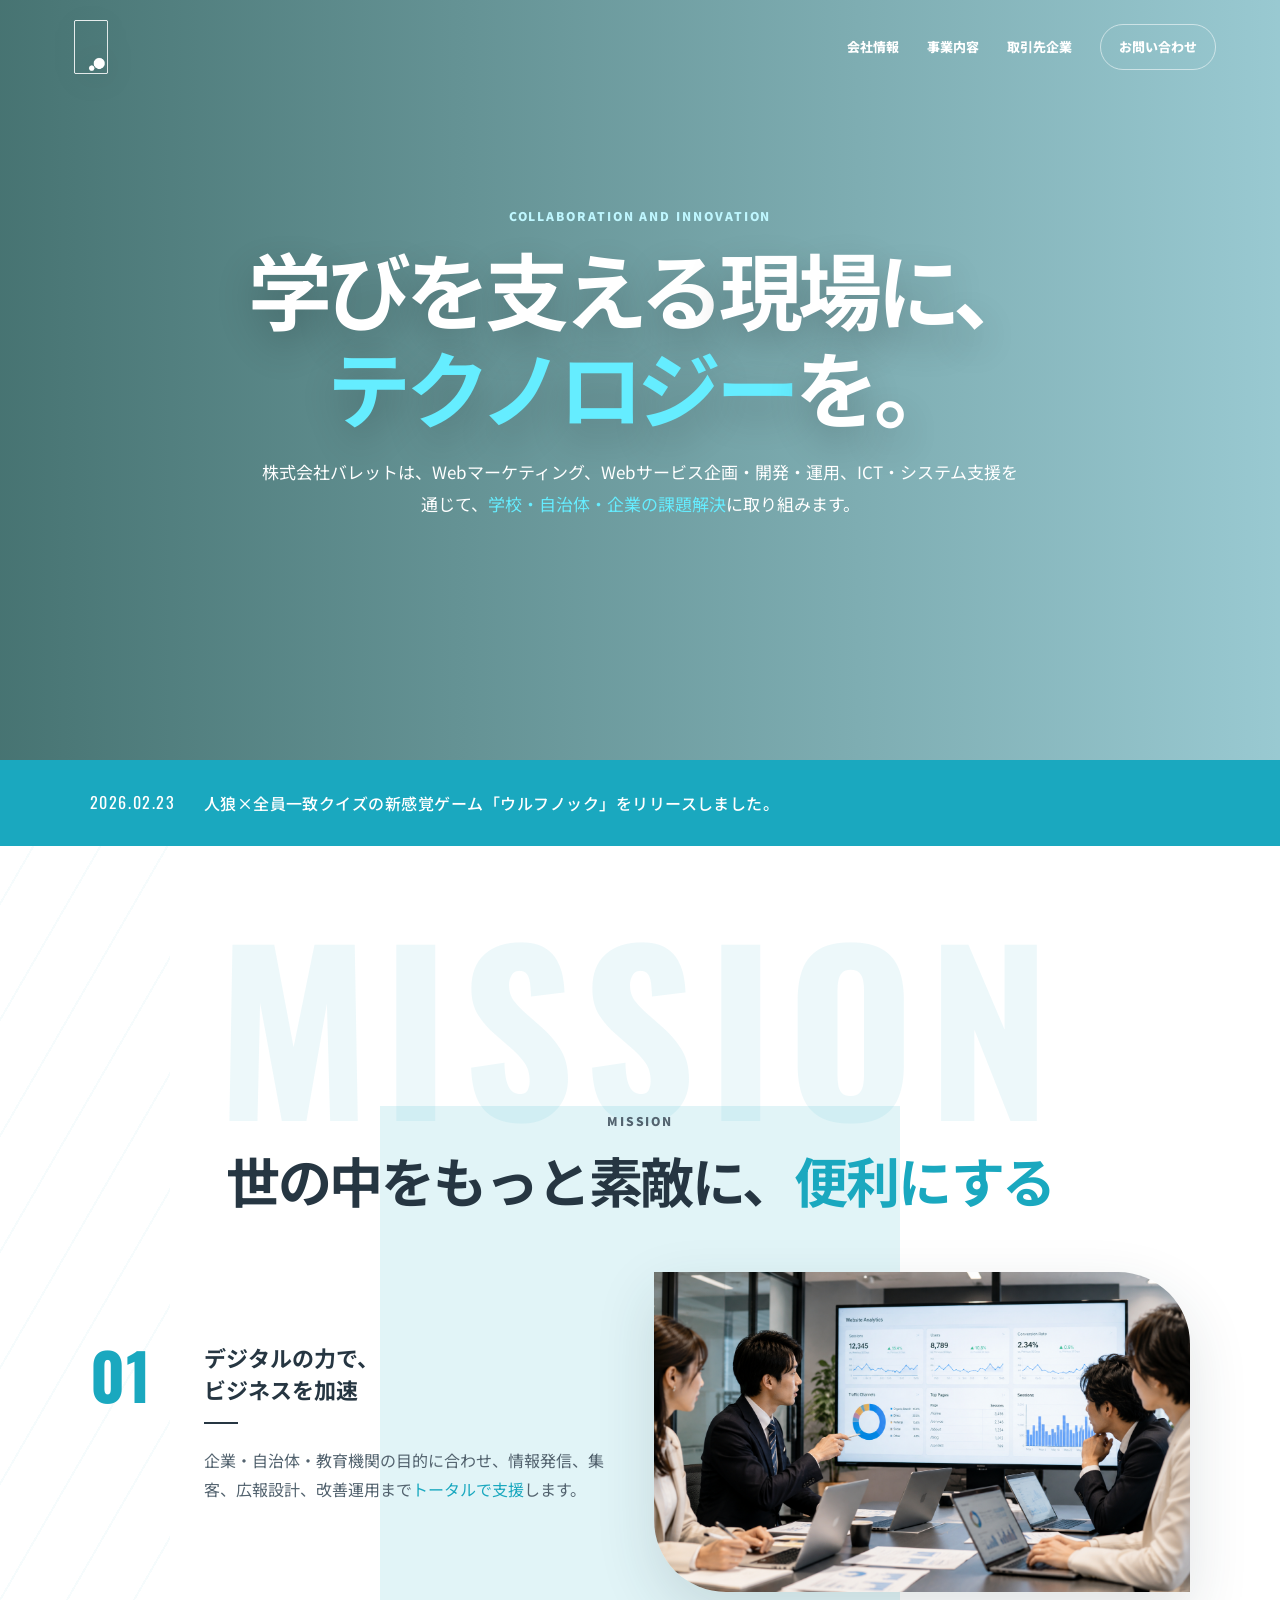
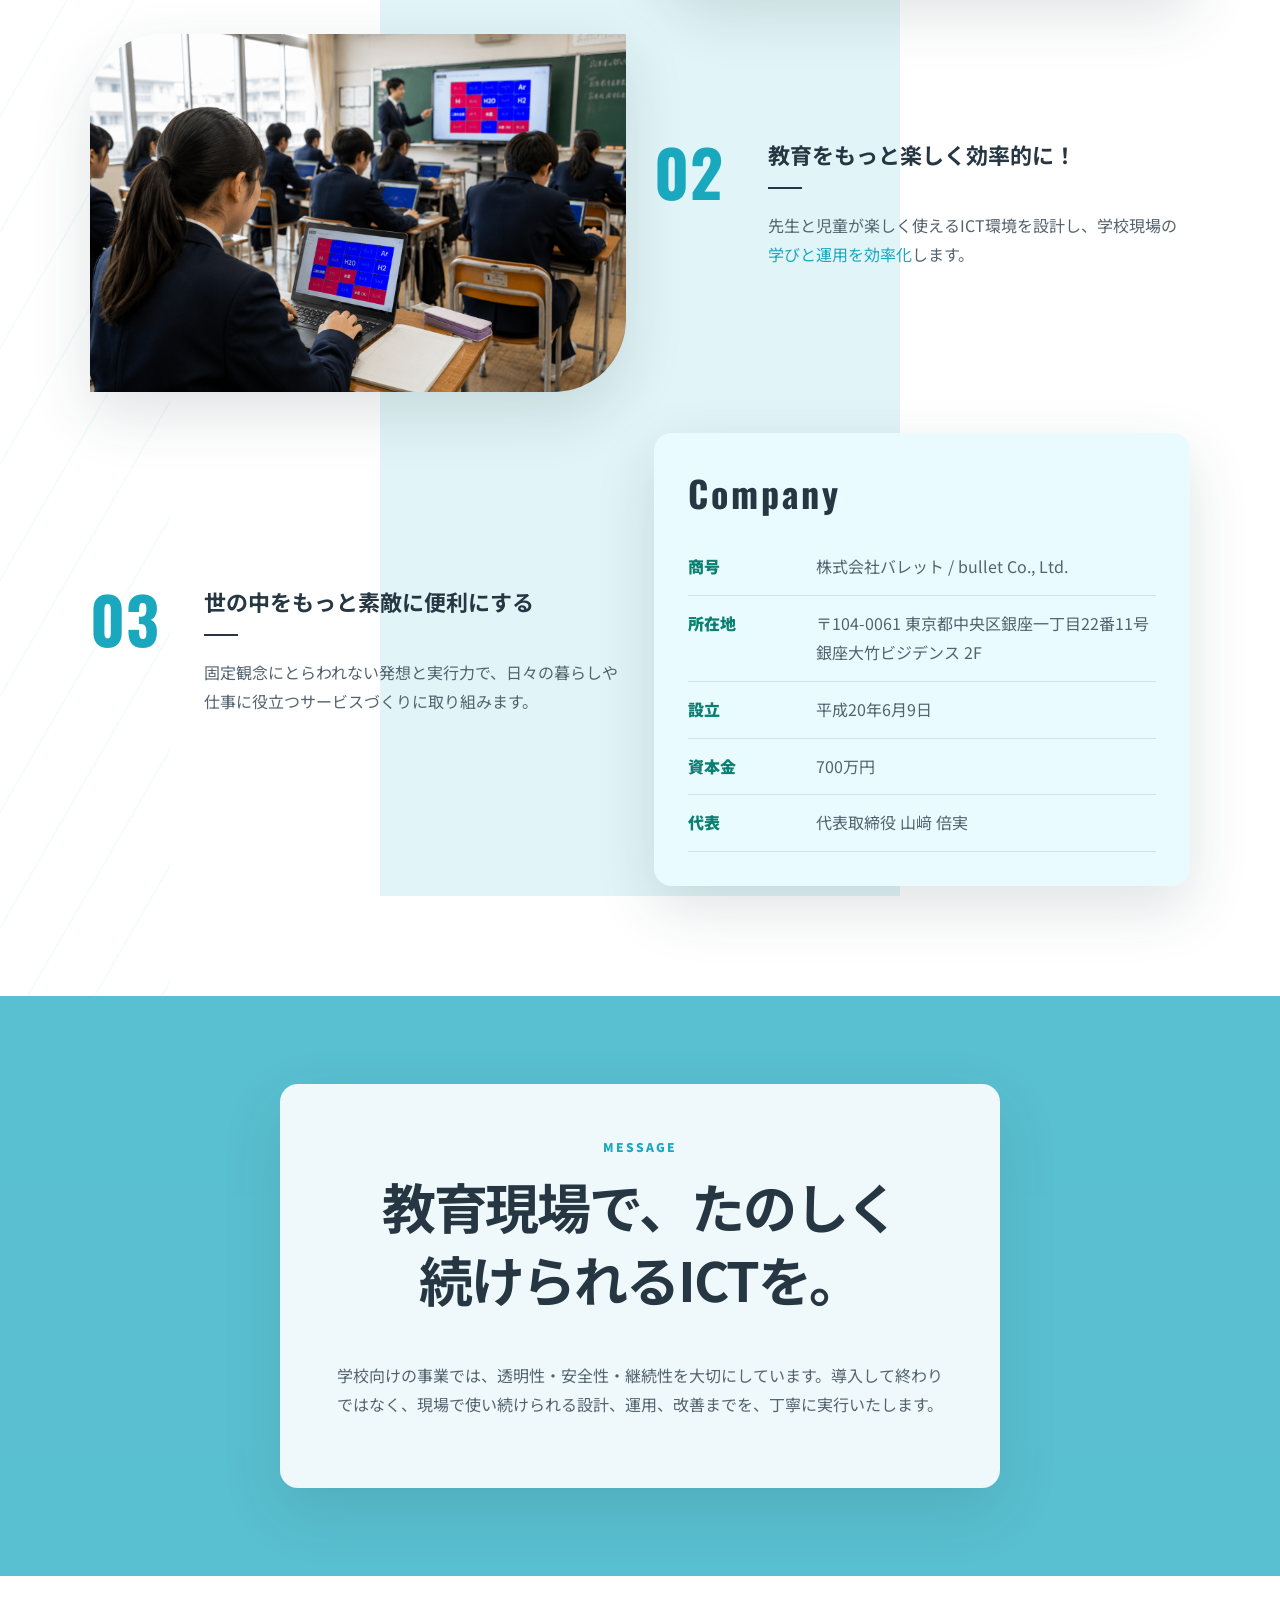
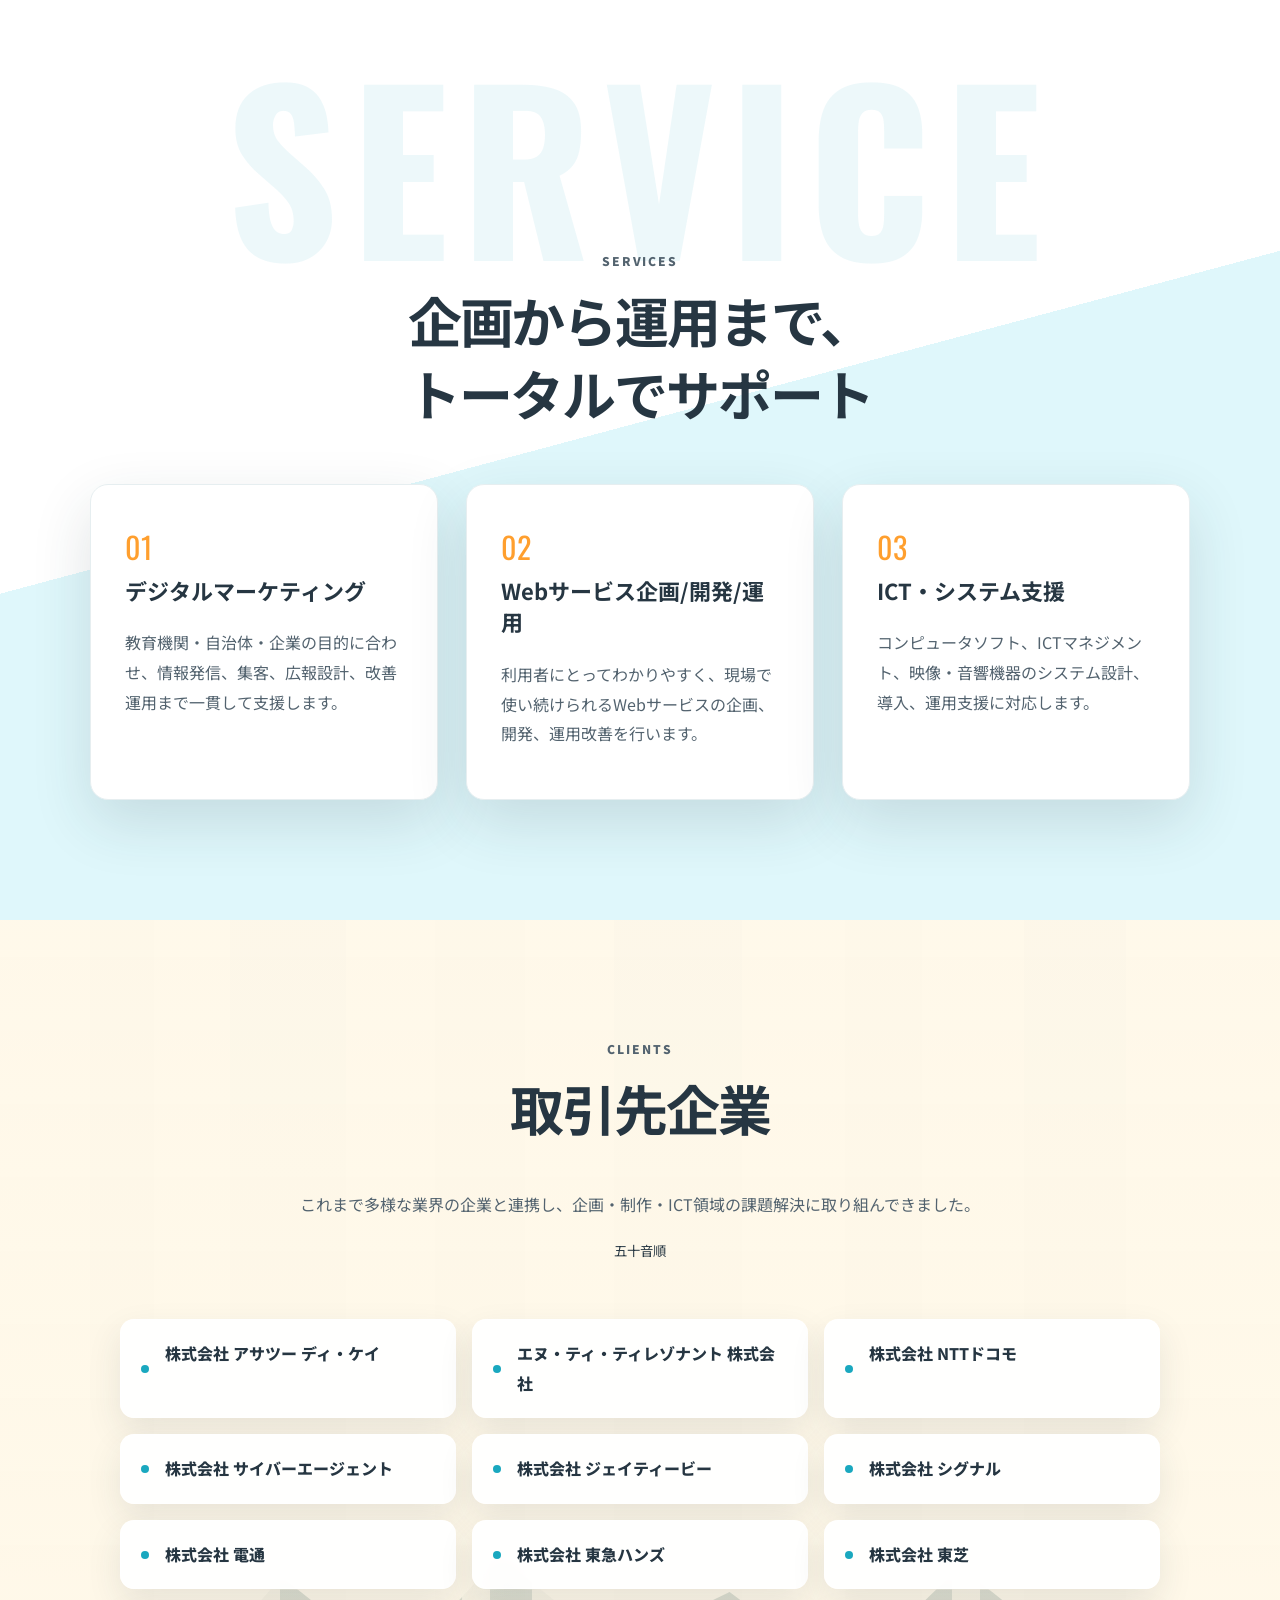
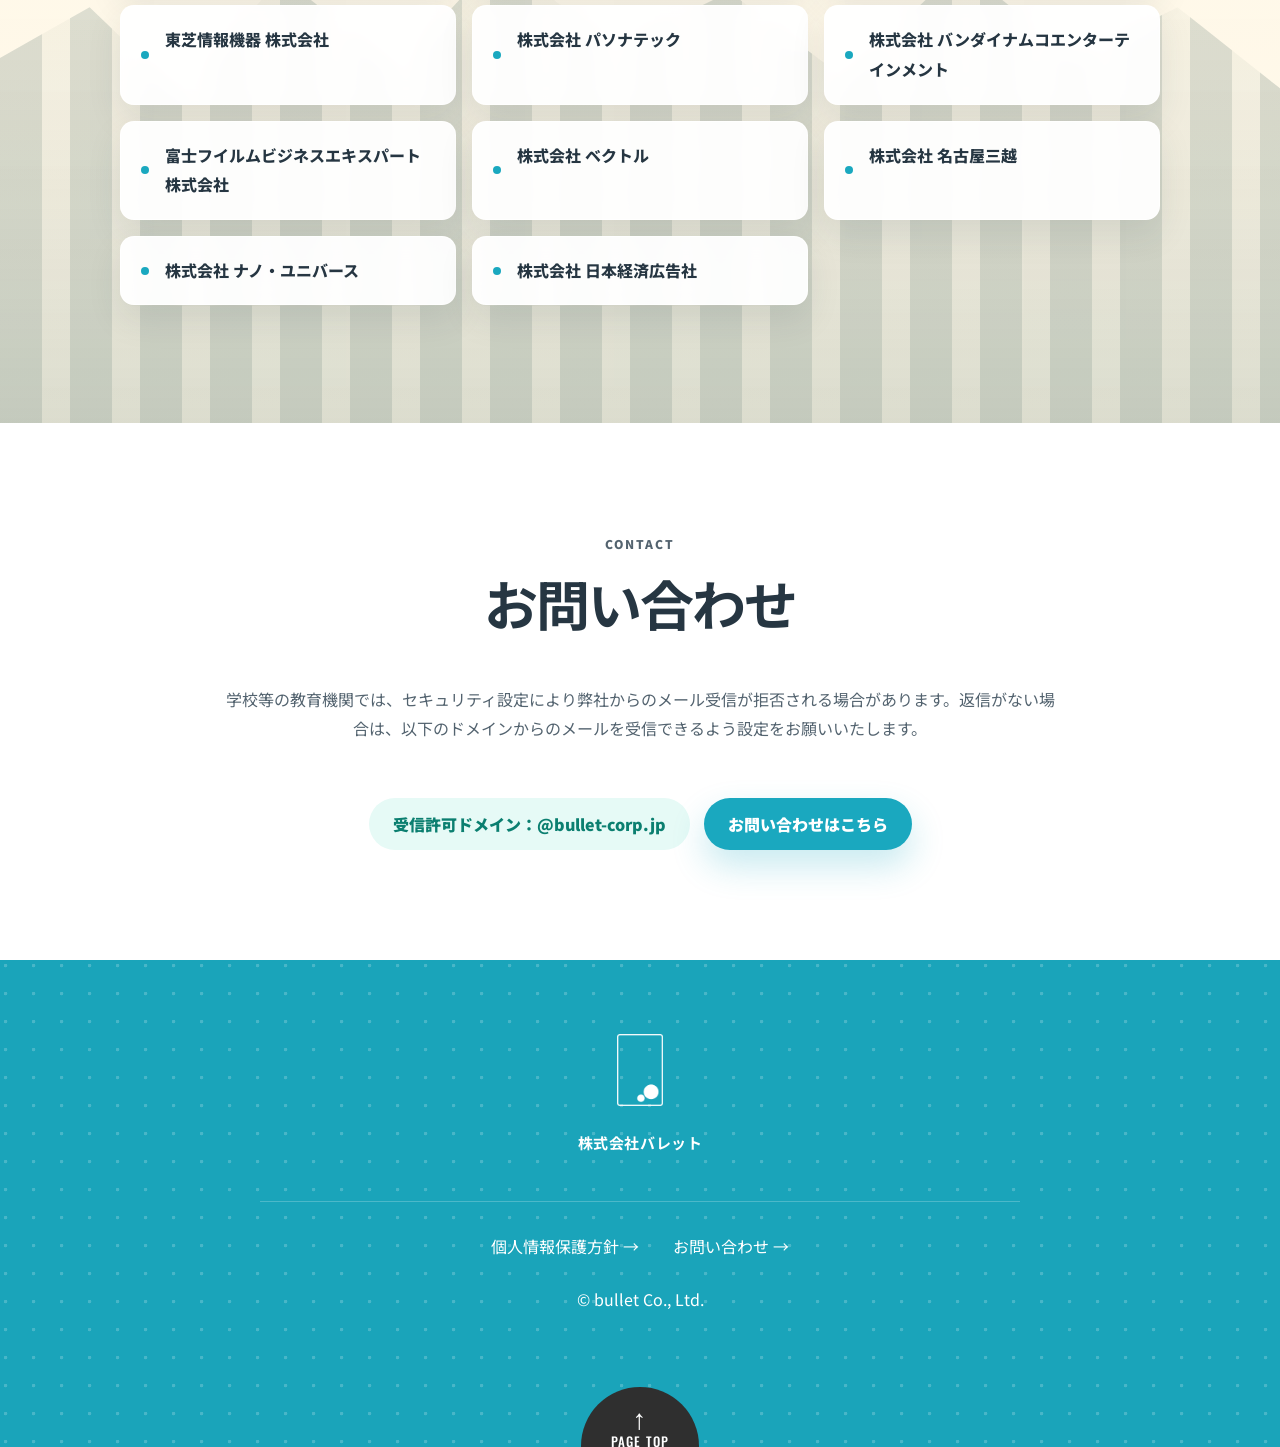
==== index.html @ dcca3805 "Update marketing section copy" ====
<!doctype html>
<html lang="ja">
  <head>
    <meta charset="UTF-8" />
    <meta name="viewport" content="width=device-width, initial-scale=1.0" />
    <meta
      name="description"
      content="株式会社バレットは、公立学校・教育機関に向けたWebサービス企画、ICT・システム支援、Webマーケティングを通じて、子どもの学びを支える環境づくりに伴走します。"
    />
    <title>株式会社バレット | 教育現場を支えるICT・Webサービスパートナー</title>
    <link rel="preconnect" href="https://fonts.googleapis.com" />
    <link rel="preconnect" href="https://fonts.gstatic.com" crossorigin />
    <link
      href="https://fonts.googleapis.com/css2?family=Noto+Sans+JP:wght@400;500;700;900&family=Oswald:wght@500;700&display=swap"
      rel="stylesheet"
    />
    <link rel="stylesheet" href="styles.css" />
  </head>
  <body>
    <header class="site-header" id="siteHeader">
      <a class="brand" href="#top" aria-label="株式会社バレット ホーム">
        <img class="brand-logo" src="assets/logo/アイコン.png" alt="株式会社バレット ロゴ" />
      </a>
      <button class="menu-toggle" type="button" aria-controls="globalNav" aria-expanded="false">
        <span class="menu-toggle__label">MENU</span>
        <span class="menu-toggle__bars" aria-hidden="true"><span></span><span></span><span></span></span>
      </button>
      <nav class="global-nav" id="globalNav" aria-label="主要ナビゲーション">
        <a href="#mission">会社情報</a>
        <a href="#services">事業内容</a>
        <a href="#clients">取引先企業</a>
        <a class="nav-button" href="https://forms.gle/RUbGqja7ydPH21GW9" target="_blank" rel="noopener">お問い合わせ</a>
      </nav>
    </header>

    <main id="top">
      <section class="hero photo-section">
        <div class="hero-slides" aria-hidden="true">
          <span class="hero-slide slide-panel"></span>
          <span class="hero-slide slide-meeting"></span>
          <span class="hero-slide slide-classroom"></span>
        </div>
        <div class="hero-overlay"></div>
        <div class="hero-content">
          <p class="eyebrow light">Collaboration and Innovation</p>
          <h1>学びを支える<br class="sp-only-br" />現場に、<br /><span class="accent-text">テクノロジー</span>を。</h1>
          <p>
            株式会社バレットは、Webマーケティング、Webサービス企画・開発・運用、ICT・システム支援を通じて、<span class="accent-text">学校・自治体・企業の課題解決</span>に取り組みます。
          </p>
        </div>
      </section>

      <section class="news-bar" aria-label="お知らせ">
        <span>2026.02.23</span>
        <a href="https://app2.wolfknock.net/lp" target="_blank" rel="noopener">人狼×全員一致クイズの新感覚ゲーム「ウルフノック」をリリースしました。</a>
      </section>

      <section class="mission" id="mission">
        <p class="mega-title" aria-hidden="true">MISSION</p>
        <div class="section-heading centered reveal">
          <p class="eyebrow">Mission</p>
          <h2>世の中をもっと素敵に、<br class="sp-only-br" /><span class="accent-text">便利にする</span></h2>
        </div>
        <div class="mission-grid">
          <article class="mission-item reveal">
            <span>01</span>
            <div>
              <h3>デジタルの力で、<br />ビジネスを加速</h3>
              <p>企業・自治体・教育機関の目的に合わせ、情報発信、集客、広報設計、改善運用まで<span class="accent-text">トータルで支援</span>します。</p>
            </div>
          </article>
          <figure class="mission-photo image-card classroom-card reveal">
            <img src="assets/images/meeting.png" alt="デジタルマーケティングの打ち合わせイメージ" />
          </figure>
          <figure class="mission-photo support-card reveal">
            <img src="assets/images/class01.png" alt="タブレットを使った学校授業の様子" />
          </figure>
          <article class="mission-item reveal">
            <span>02</span>
            <div>
              <h3>教育をもっと楽しく効率的に！</h3>
              <p>先生と児童が楽しく使えるICT環境を設計し、学校現場の<span class="accent-text">学びと運用を効率化</span>します。</p>
            </div>
          </article>
          <article class="mission-item reveal">
            <span>03</span>
            <div>
              <h3>世の中をもっと素敵に便利にする</h3>
              <p>固定観念にとらわれない発想と実行力で、日々の暮らしや仕事に役立つサービスづくりに取り組みます。</p>
            </div>
          </article>
          <div class="profile-card reveal">
            <h3>Company</h3>
            <dl>
              <div><dt>商号</dt><dd>株式会社バレット / bullet Co., Ltd.</dd></div>
              <div><dt>所在地</dt><dd>〒104-0061 東京都中央区銀座一丁目22番11号 銀座大竹ビジデンス 2F</dd></div>
              <div><dt>設立</dt><dd>平成20年6月9日</dd></div>
              <div><dt>資本金</dt><dd>700万円</dd></div>
              <div><dt>代表</dt><dd>代表取締役 山﨑 倍実</dd></div>
            </dl>
          </div>
        </div>
      </section>

      <section class="message photo-section" id="education">
        <div class="message-panel reveal">
          <p class="eyebrow">Message</p>
          <h2>教育現場で、たのしく<br />続けられるICTを。</h2>
          <p>
            学校向けの事業では、透明性・安全性・継続性を大切にしています。導入して終わりではなく、現場で使い続けられる設計、運用、改善までを、丁寧に実行いたします。
          </p>
        </div>
      </section>

      <section class="services" id="services">
        <p class="mega-title" aria-hidden="true">SERVICE</p>
        <div class="section-heading centered reveal">
          <p class="eyebrow">Services</p>
          <h2>企画から運用まで、<br />トータルでサポート</h2>
        </div>
        <div class="service-grid">
          <article class="reveal"><span>01</span><h3>デジタルマーケティング</h3><p>教育機関・自治体・企業の目的に合わせ、情報発信、集客、広報設計、改善運用まで一貫して支援します。</p></article>
          <article class="reveal"><span>02</span><h3>Webサービス企画/開発/運用</h3><p>利用者にとってわかりやすく、現場で使い続けられるWebサービスの企画、開発、運用改善を行います。</p></article>
          <article class="reveal"><span>03</span><h3>ICT・システム支援</h3><p>コンピュータソフト、ICTマネジメント、映像・音響機器のシステム設計、導入、運用支援に対応します。</p></article>
        </div>
      </section>

      <section class="clients" id="clients">
        <div class="section-heading centered reveal">
          <p class="eyebrow">Clients</p>
          <h2>取引先企業</h2>
          <p>これまで多様な業界の企業と連携し、企画・制作・ICT領域の課題解決に取り組んできました。</p>
          <small>五十音順</small>
        </div>
        <ul class="client-list" aria-label="取引先企業一覧">
          <li>株式会社 アサツー ディ・ケイ</li><li>エヌ・ティ・ティレゾナント 株式会社</li><li>株式会社 NTTドコモ</li><li>株式会社 サイバーエージェント</li><li>株式会社 ジェイティービー</li><li>株式会社 シグナル</li><li>株式会社 電通</li><li>株式会社 東急ハンズ</li><li>株式会社 東芝</li><li>東芝情報機器 株式会社</li><li>株式会社 パソナテック</li><li>株式会社 バンダイナムコエンターテインメント</li><li>富士フイルムビジネスエキスパート 株式会社</li><li>株式会社 ベクトル</li><li>株式会社 名古屋三越</li><li>株式会社 ナノ・ユニバース</li><li>株式会社 日本経済広告社</li>
        </ul>
      </section>

      <section class="contact" id="contact">
        <div class="section-heading centered reveal">
          <p class="eyebrow">Contact</p>
          <h2>お問い合わせ</h2>
          <p>学校等の教育機関では、セキュリティ設定により弊社からのメール受信が拒否される場合があります。返信がない場合は、以下のドメインからのメールを受信できるよう設定をお願いいたします。</p>
        </div>
        <div class="contact-actions">
          <div class="domain-box">受信許可ドメイン：@bullet-corp.jp</div>
          <a class="button" href="https://forms.gle/RUbGqja7ydPH21GW9" target="_blank" rel="noopener">お問い合わせはこちら</a>
        </div>
      </section>
    </main>

    <footer class="site-footer">
      <div class="footer-inner">
        <a class="footer-logo" href="#top" aria-label="株式会社バレット ホーム">
          <img src="assets/logo/アイコン.png" alt="株式会社バレット ロゴ" />
        </a>
        <p class="footer-company">株式会社バレット</p>
        <nav class="footer-links" aria-label="フッターナビゲーション">
          <a href="privacy-policy.html">個人情報保護方針</a>
          <a href="https://forms.gle/RUbGqja7ydPH21GW9" target="_blank" rel="noopener">お問い合わせ</a>
        </nav>
        <p>© bullet Co., Ltd.</p>
        <a class="page-top" href="#top">PAGE TOP</a>
      </div>
    </footer>
      <script>
      const siteHeader = document.getElementById("siteHeader");
      const menuToggle = document.querySelector(".menu-toggle");
      const globalNav = document.getElementById("globalNav");
      const updateHeader = () => {
        siteHeader.classList.toggle("is-scrolled", window.scrollY > 60);
      };
      updateHeader();
      window.addEventListener("scroll", updateHeader, { passive: true });

      if (menuToggle && globalNav) {
        const closeMenu = () => {
          siteHeader.classList.remove("is-menu-open");
          menuToggle.setAttribute("aria-expanded", "false");
        };

        menuToggle.addEventListener("click", () => {
          const isOpen = siteHeader.classList.toggle("is-menu-open");
          menuToggle.setAttribute("aria-expanded", String(isOpen));
        });

        globalNav.querySelectorAll("a").forEach((link) => {
          link.addEventListener("click", closeMenu);
        });
      }

      const revealElements = document.querySelectorAll(".reveal");
      if (!("IntersectionObserver" in window)) {
        revealElements.forEach((element) => element.classList.add("is-visible"));
      } else {
        const revealObserver = new IntersectionObserver(
          (entries) => {
            entries.forEach((entry) => {
              if (entry.isIntersecting) {
                entry.target.classList.add("is-visible");
                revealObserver.unobserve(entry.target);
              }
            });
          },
          { rootMargin: "0px 0px -12%", threshold: 0.12 },
        );

        revealElements.forEach((element, index) => {
          element.style.setProperty("--reveal-delay", `${Math.min(index % 3, 2) * 90}ms`);
          revealObserver.observe(element);
        });
      }
    </script>
  </body>
</html>
---- styles.css ----
:root {
  --ink: #263642;
  --text: #53636f;
  --cyan: #1aa8bf;
  --deep: #0b7f70;
  --deep-dark: #123e39;
  --aqua: #dff7fb;
  --pale: #f6fbfc;
  --cream: #fff8e8;
  --white: #ffffff;
  --line: #e6eef0;
  --shadow: 0 22px 60px rgba(38, 54, 66, 0.14);
  --photo: url("assets/images/hero-classroom.png"), url("https://upload.wikimedia.org/wikipedia/commons/6/65/Japanese_classroom.jpg");
  --photo-panel: url("assets/images/panel.png"), var(--photo);
  --photo-meeting: url("assets/images/meeting.png"), var(--photo);
  --photo-classroom: url("assets/images/hero-classroom.png"), var(--photo);
}

* { box-sizing: border-box; }
html { scroll-behavior: smooth; }
body {
  margin: 0;
  font-family: "Noto Sans JP", system-ui, sans-serif;
  color: var(--ink);
  background: var(--white);
  line-height: 1.85;
}
a { color: inherit; text-decoration: none; }
.sp-only-br { display: none; }

.site-header {
  position: fixed;
  inset: 0 0 auto;
  z-index: 20;
  display: flex;
  align-items: center;
  justify-content: space-between;
  gap: 28px;
  padding: 20px clamp(24px, 5vw, 92px);
  color: var(--white);
  transition: background .25s ease, color .25s ease, box-shadow .25s ease, padding .25s ease;
}
.site-header.is-scrolled {
  color: var(--ink);
  background: rgba(255, 255, 255, .96);
  box-shadow: 0 10px 32px rgba(38, 54, 66, .12);
  backdrop-filter: blur(14px);
}
.site-header.is-scrolled .brand-logo { filter: brightness(0); }
.site-header.is-scrolled .nav-button { color: var(--white); background: var(--cyan); border-color: var(--cyan); }
.brand { display: flex; align-items: center; font-weight: 900; }
.brand-logo { width: 54px; height: 54px; object-fit: contain; filter: brightness(0) invert(1) drop-shadow(0 4px 14px rgba(0,0,0,.18)); transition: filter .25s ease; }
.global-nav { display: flex; align-items: center; gap: 28px; font-size: 13px; font-weight: 800; }
.menu-toggle {
  display: none;
  position: relative;
  z-index: 32;
  margin-left: auto;
  padding: 0;
  color: inherit;
  background: transparent;
  border: 0;
  cursor: pointer;
}
.menu-toggle__label {
  display: block;
  margin-bottom: 3px;
  font-family: Oswald, sans-serif;
  font-size: 11px;
  line-height: 1;
  letter-spacing: .08em;
}
.menu-toggle__bars { display: grid; gap: 5px; width: 31px; }
.menu-toggle__bars span { display: block; height: 3px; background: currentColor; transition: transform .25s ease, opacity .2s ease; }
.site-header.is-menu-open .menu-toggle { color: var(--white); }
.site-header.is-menu-open .menu-toggle__label { opacity: 0; }
.site-header.is-menu-open .menu-toggle__bars span:nth-child(1) { transform: translateY(8px) rotate(40deg); }
.site-header.is-menu-open .menu-toggle__bars span:nth-child(2) { opacity: 0; }
.site-header.is-menu-open .menu-toggle__bars span:nth-child(3) { transform: translateY(-8px) rotate(-40deg); }

.nav-button { padding: 10px 18px; border: 1px solid rgba(255,255,255,.55); border-radius: 999px; }

.photo-section { position: relative; background-image: var(--photo); background-size: cover; background-position: center; }
.hero { min-height: 760px; display: grid; place-items: center; overflow: hidden; background-image: none; }
.hero-slides { position: absolute; inset: 0; overflow: hidden; }
.hero-slide { position: absolute; inset: 0; background-size: cover; background-position: center; opacity: 0; transform: scale(1.04); animation: heroSlide 18s infinite; }
.slide-panel { background-image: var(--photo-panel); animation-delay: 0s; }
.slide-meeting { background-image: var(--photo-meeting); animation-delay: 6s; }
.slide-classroom { background-image: var(--photo-classroom); background-position: center 42%; animation-delay: 12s; }
@keyframes heroSlide {
  0% { opacity: 0; transform: scale(1.04); }
  8% { opacity: 1; }
  33% { opacity: 1; transform: scale(1); }
  41% { opacity: 0; transform: scale(1); }
  100% { opacity: 0; transform: scale(1.04); }
}
.hero-overlay { position: absolute; inset: 0; background: linear-gradient(90deg, rgba(12, 74, 72, .72), rgba(16, 157, 181, .34)), rgba(0,0,0,.12); }
.hero-content { position: relative; z-index: 1; width: min(980px, calc(100% - 40px)); color: var(--white); text-align: center; }
.eyebrow { margin: 0 0 12px; color: var(--cyan); font-size: 12px; font-weight: 900; letter-spacing: .16em; text-transform: uppercase; }
.eyebrow.light { color: #bff7ff; }
.accent-text { color: var(--cyan); }
.hero-content .accent-text { color: #65edff; }
h1, h2, h3, p { margin-top: 0; }
h1 { margin-bottom: 22px; font-size: clamp(42px, 7vw, 84px); line-height: 1.16; letter-spacing: -.06em; text-shadow: 0 16px 38px rgba(0,0,0,.24); }
h2 { font-size: clamp(30px, 4.6vw, 54px); line-height: 1.35; letter-spacing: -.04em; }
h3 { font-size: 22px; line-height: 1.45; }
.hero-content p:not(.eyebrow) { max-width: 760px; margin: 0 auto 36px; font-size: 17px; }
.news-bar { display: grid; grid-template-columns: auto 1fr; gap: 28px; align-items: center; padding: 28px clamp(24px, 7vw, 120px); color: var(--white); background: var(--cyan); }
.news-bar span { font-family: Oswald, sans-serif; letter-spacing: .1em; }
.news-bar p, .news-bar a { margin: 0; color: var(--white); font-weight: 500; line-height: 1.9; letter-spacing: .03em; }
.news-bar a:hover { text-decoration: underline; text-underline-offset: 4px; }

.section-heading { max-width: 840px; margin: 0 auto 54px; }
.section-heading.centered { text-align: center; }
.reveal {
  opacity: 0;
  transform: translateY(34px) scale(.985);
  transition: opacity .7s ease, transform .7s cubic-bezier(.22, 1, .36, 1);
  transition-delay: var(--reveal-delay, 0ms);
  will-change: opacity, transform;
}
.reveal.is-visible {
  opacity: 1;
  transform: translateY(0) scale(1);
}
@media (prefers-reduced-motion: reduce) {
  .reveal {
    opacity: 1;
    transform: none;
    transition: none;
  }
}
.mega-title { margin: 0; color: rgba(26,168,191,.08); font-family: Oswald, sans-serif; font-size: clamp(80px, 17vw, 220px); font-weight: 700; letter-spacing: .06em; line-height: .8; text-align: center; }
.mission { position: relative; padding: 90px clamp(24px, 7vw, 120px) 110px; overflow: hidden; background: var(--white); }
.mission::before { content: ""; position: absolute; top: 260px; left: 50%; width: min(520px, 54vw); height: calc(100% - 360px); background: rgba(26, 168, 191, .13); transform: translateX(-50%); z-index: 0; }
.mission::after { content: ""; position: absolute; top: 0; left: 0; width: 170px; height: 100%; opacity: .16; background: repeating-linear-gradient(120deg, transparent 0 28px, rgba(26,168,191,.25) 28px 30px, transparent 30px 58px); }
.mission-grid { position: relative; z-index: 1; display: grid; grid-template-columns: repeat(12, 1fr); gap: 42px 28px; max-width: 1180px; margin: auto; align-items: center; }
.mission-item { grid-column: span 6; display: grid; grid-template-columns: 92px 1fr; gap: 22px; align-items: start; padding: 18px 0; background: transparent; border: 0; box-shadow: none; }
.mission-item > span { color: var(--cyan); font-family: Oswald, sans-serif; font-size: 64px; font-weight: 700; letter-spacing: .01em; line-height: 1; }
.mission-item h3::after { content: ""; display: block; width: 34px; height: 2px; margin: 16px 0; background: var(--ink); }
.mission-item p, .section-heading p { color: var(--text); }
.mission-photo { grid-column: span 6; margin: 0; }
.mission-photo img { display: block; width: 100%; min-height: 320px; object-fit: cover; box-shadow: var(--shadow); }
.image-card img { border-radius: 0 72px 0 72px; }
.support-card img { border-radius: 72px 0 72px 0; }
.profile-card { grid-column: span 6; padding: 34px; background: #e9fbff; border-radius: 18px; box-shadow: var(--shadow); }
.profile-card h3 { margin-bottom: 20px; font-family: Oswald, sans-serif; font-size: 36px; letter-spacing: .08em; }
.profile-card dl { margin: 0; }
.profile-card div { display: grid; grid-template-columns: 110px 1fr; gap: 18px; padding: 13px 0; border-bottom: 1px solid rgba(38,54,66,.12); }
dt { color: var(--deep); font-weight: 900; }
dd { margin: 0; color: var(--text); }

.message { min-height: 520px; display: grid; place-items: center; padding: 88px 24px; background-attachment: fixed; }
.message::before { content: ""; position: absolute; inset: 0; background: rgba(26,168,191,.72); }
.message-panel { position: relative; z-index: 1; width: min(720px, 100%); padding: 52px; background: rgba(255,255,255,.9); border-radius: 18px; text-align: center; box-shadow: var(--shadow); }
.message-panel p:last-child { color: var(--text); }

.services { position: relative; padding: 100px clamp(24px, 7vw, 120px) 120px; background: linear-gradient(165deg, var(--white) 0 48%, var(--aqua) 48% 100%); overflow: hidden; }
.service-grid { display: grid; grid-template-columns: repeat(3, 1fr); gap: 28px; max-width: 1180px; margin: auto; }
.service-grid article { min-height: 300px; padding: 34px; background: var(--white); border: 1px solid var(--line); border-radius: 18px; box-shadow: var(--shadow); }
.service-grid span { color: #ff9f2e; font-family: Oswald, sans-serif; font-size: 30px; }
.service-grid p { color: var(--text); }

.clients {
  position: relative;
  isolation: isolate;
  padding: 118px clamp(24px, 7vw, 120px);
  overflow: hidden;
  background:
    linear-gradient(180deg, rgba(255,248,232,.92), rgba(255,248,232,.98)),
    linear-gradient(90deg, transparent 0 7%, rgba(38,54,66,.08) 7% 12%, transparent 12% 18%, rgba(38,54,66,.1) 18% 27%, transparent 27% 34%, rgba(38,54,66,.08) 34% 41%, transparent 41% 48%, rgba(38,54,66,.1) 48% 58%, transparent 58% 66%, rgba(38,54,66,.08) 66% 72%, transparent 72% 80%, rgba(38,54,66,.1) 80% 88%, transparent 88% 100%);
}
.clients::before {
  content: "";
  position: absolute;
  inset: auto 0 0;
  height: 46%;
  z-index: -1;
  opacity: .75;
  background:
    linear-gradient(to top, rgba(18,62,57,.2), transparent),
    repeating-linear-gradient(90deg, rgba(18,62,57,.16) 0 42px, transparent 42px 70px);
  clip-path: polygon(0 28%, 7% 18%, 14% 35%, 22% 12%, 31% 30%, 39% 8%, 48% 26%, 57% 15%, 66% 32%, 75% 10%, 84% 28%, 92% 18%, 100% 34%, 100% 100%, 0 100%);
}
.client-list { display: grid; grid-template-columns: repeat(3, 1fr); gap: 16px; max-width: 1040px; margin: 0 auto; padding: 0; list-style: none; }
.client-list li { position: relative; padding: 19px 22px 19px 44px; background: rgba(255,255,255,.94); border: 1px solid rgba(255,255,255,.75); border-radius: 14px; box-shadow: 0 14px 34px rgba(38,54,66,.1); font-weight: 800; backdrop-filter: blur(10px); }
.client-list li::before { content: ""; position: absolute; left: 20px; top: 50%; width: 8px; height: 8px; border-radius: 50%; background: var(--cyan); transform: translateY(-50%); }
.contact { padding: 110px clamp(24px, 7vw, 120px); background: var(--white); text-align: center; }
.contact-actions { display: flex; flex-wrap: wrap; justify-content: center; gap: 14px; }
.domain-box, .button { display: inline-flex; align-items: center; justify-content: center; min-height: 52px; padding: 0 24px; border-radius: 999px; font-weight: 900; }
.domain-box { color: var(--deep); background: #e6faf6; }
.button { color: var(--white); background: var(--cyan); box-shadow: 0 16px 34px rgba(26,168,191,.24); }
.site-footer { position: relative; overflow: hidden; color: var(--white); background: #1aa4ba; }
.site-footer::before { content: ""; position: absolute; inset: 0; opacity: .2; background: radial-gradient(circle at 20% 20%, #fff 0 1.5px, transparent 2px); background-size: 28px 28px; }
.footer-inner { position: relative; display: grid; justify-items: center; gap: 24px; max-width: 1120px; margin: 0 auto; padding: 74px 24px 132px; text-align: center; }
.footer-logo img { width: 118px; height: 72px; object-fit: contain; filter: brightness(0) invert(1); }
.site-footer .footer-company { margin: -10px 0 20px; font-size: 15px; font-weight: 700; letter-spacing: .04em; }
.footer-links { display: flex; flex-wrap: wrap; justify-content: center; gap: 20px 34px; width: min(760px, 100%); padding-top: 30px; border-top: 1px solid rgba(255,255,255,.22); font-size: 16px; font-weight: 400; }
.footer-links a::after { content: " →"; }
.site-footer p { margin: 0; font-weight: 400; }
.page-top { position: absolute; left: 50%; bottom: -58px; display: grid; place-items: start center; width: 118px; height: 118px; padding-top: 42px; color: var(--white); background: #2f2f2f; border: 0; border-radius: 50%; font-family: Oswald, sans-serif; font-size: 13px; font-weight: 500; letter-spacing: .08em; text-transform: uppercase; transform: translateX(-50%); }
.page-top::before { content: "↑"; position: absolute; top: 16px; font-size: 28px; font-weight: 300; line-height: 1; }

@media (max-width: 900px) {
  .site-header { position: fixed; align-items: center; flex-direction: row; padding: 14px 16px; color: var(--white); background: transparent; box-shadow: none; backdrop-filter: none; }
  .site-header.is-scrolled { color: var(--ink); background: rgba(255,255,255,.97); box-shadow: 0 8px 24px rgba(38,54,66,.1); backdrop-filter: blur(12px); }
  .site-header .brand-logo { width: 45px; height: 45px; filter: brightness(0) invert(1) drop-shadow(0 4px 14px rgba(0,0,0,.18)); }
  .site-header.is-scrolled .brand-logo { width: 45px; height: 45px; filter: brightness(0); }
  .menu-toggle { display: block; }
  .global-nav { position: absolute; inset: 0; z-index: 30; display: flex; flex-direction: column; justify-content: center; align-items: center; gap: 0; color: var(--white); background: linear-gradient(90deg, rgba(48, 173, 191, .98) 0 50%, rgba(16, 149, 169, .98) 50% 100%); font-size: 20px; font-weight: 700; opacity: 0; pointer-events: none; transform: translateY(-8px); transition: opacity .25s ease, transform .25s ease; }
  .site-header.is-menu-open { inset: 0; height: 100svh; align-items: flex-start; background: linear-gradient(90deg, rgba(48, 173, 191, .98) 0 50%, rgba(16, 149, 169, .98) 50% 100%); box-shadow: none; backdrop-filter: none; }
  .site-header.is-menu-open .brand { position: relative; z-index: 32; }
  .site-header.is-menu-open .brand-logo { filter: brightness(0) invert(1); }
  .site-header.is-menu-open .global-nav { opacity: 1; pointer-events: auto; transform: translateY(0); }
  .global-nav a { min-width: 190px; padding: 24px 0; text-align: center; }
  .global-nav a + a { border-top: 1px solid rgba(255,255,255,.22); }
  .global-nav .nav-button { min-width: 136px; margin-top: 22px; padding: 10px 20px; color: var(--white); background: #35bcef; border: 0; border-radius: 999px; }
  .sp-only-br { display: initial; }
  .hero { min-height: 100svh; padding: 120px 0 94px; }
  .hero-content { text-align: center; }
  .hero-content p:not(.eyebrow) { font-size: 14px; margin-right: auto; margin-left: auto; }
  .news-bar { grid-template-columns: 1fr; gap: 8px; padding: 16px 34px 18px; }
  .news-bar span { font-size: 18px; }
  .news-bar a { font-size: 16px; font-weight: 500; line-height: 1.55; letter-spacing: .04em; }
  .mission-grid, .service-grid, .client-list { grid-template-columns: 1fr; }
  .mission { padding: 54px 24px 76px; }
  .mission::before { top: 118px; right: 0; left: auto; width: 52%; height: calc(100% - 210px); transform: none; }
  .mission::after { width: 92px; opacity: .1; }
  .mega-title { font-size: 54px; text-align: left; }
  .section-heading { margin-bottom: 28px; }
  .mission-grid { gap: 18px; align-items: start; }
  .mission-item, .mission-photo, .profile-card { grid-column: 1; }
  .mission-item { position: relative; display: block; padding: 0 0 34px; }
  .mission-item > span { display: none; }
  .mission-item h3 { margin-bottom: 8px; font-size: 22px; font-weight: 800; line-height: 1.42; letter-spacing: -.02em; }
  .mission-item h3::after { width: 28px; margin: 10px 0 16px; }
  .mission-item p { font-size: 14px; font-weight: 400; line-height: 1.95; letter-spacing: .01em; }
  .mission-item p .accent-text { font-size: inherit; font-weight: 700; line-height: inherit; letter-spacing: inherit; }
  .mission-photo { position: relative; margin-top: 12px; }
  .mission-photo img { min-height: 0; height: auto; box-shadow: 0 16px 36px rgba(38,54,66,.14); }
  .image-card img, .support-card img { border-radius: 0 38px 0 38px; }
  .classroom-card { order: 1; }
  .mission-item:nth-of-type(1) { order: 2; }
  .support-card { order: 3; }
  .mission-item:nth-of-type(2) { order: 4; }
  .mission-item:nth-of-type(3) { order: 5; }
  .profile-card { order: 6; padding: 24px 20px; }
  .classroom-card::after, .support-card::after { position: absolute; right: 12px; bottom: -18px; color: rgba(26,168,191,.82); font-family: Oswald, sans-serif; font-size: 72px; font-weight: 700; letter-spacing: .01em; line-height: 1; }
  .classroom-card::after { content: "01"; }
  .support-card::after { content: "02"; }
  .mission-item:nth-of-type(3) > span { display: block; color: rgba(26,168,191,.82); font-family: Oswald, sans-serif; font-size: 72px; font-weight: 700; letter-spacing: .01em; line-height: 1; }
  .message { background-attachment: scroll; }
  .message-panel { padding: 34px 22px; border-radius: 8px; }
  .footer-inner { gap: 20px; padding: 70px 24px 132px; }
  .footer-logo img { width: 116px; height: 68px; }
  .site-footer .footer-company { margin-bottom: 18px; font-size: 14px; }
  .footer-links { flex-direction: column; gap: 14px; font-size: 15px; }
}

.privacy-page { background: #f6fbfc; }
.policy-main { padding: 124px clamp(24px, 7vw, 120px) 96px; }
.policy-hero { max-width: 980px; margin: 0 auto 34px; padding: 70px 0 28px; }
.policy-hero h1 { color: var(--ink); text-shadow: none; }
.policy-content { max-width: 980px; margin: 0 auto; padding: clamp(28px, 5vw, 64px); background: var(--white); box-shadow: var(--shadow); }
.policy-content section + section { margin-top: 42px; padding-top: 36px; border-top: 1px solid var(--line); }
.policy-content h2 { margin-bottom: 18px; font-size: clamp(24px, 3vw, 34px); }
.policy-content h3 { margin: 30px 0 12px; font-size: 22px; }
.policy-content h4 { margin: 24px 0 10px; color: var(--deep); font-size: 18px; }
.policy-content p, .policy-content li { color: var(--text); }
.policy-content ol { padding-left: 1.4em; }
.policy-content .circled-list { list-style: none; padding-left: 0; counter-reset: circled; }
.policy-content .circled-list li { counter-increment: circled; position: relative; padding-left: 2.2em; margin: 12px 0; }
.policy-content .circled-list li::before { content: counter(circled); position: absolute; left: 0; top: .1em; display: inline-grid; place-items: center; width: 1.6em; height: 1.6em; color: var(--white); background: var(--cyan); border-radius: 50%; font-size: .78em; font-weight: 900; }
.policy-date { padding: 24px; background: #e9fbff; }

.privacy-page .site-header { color: var(--ink); background: rgba(255, 255, 255, .96); box-shadow: 0 10px 32px rgba(38, 54, 66, .12); backdrop-filter: blur(14px); }
.privacy-page .site-header .brand-logo { filter: brightness(0); }
.privacy-page .site-header .nav-button { color: var(--white); background: var(--cyan); border-color: var(--cyan); }
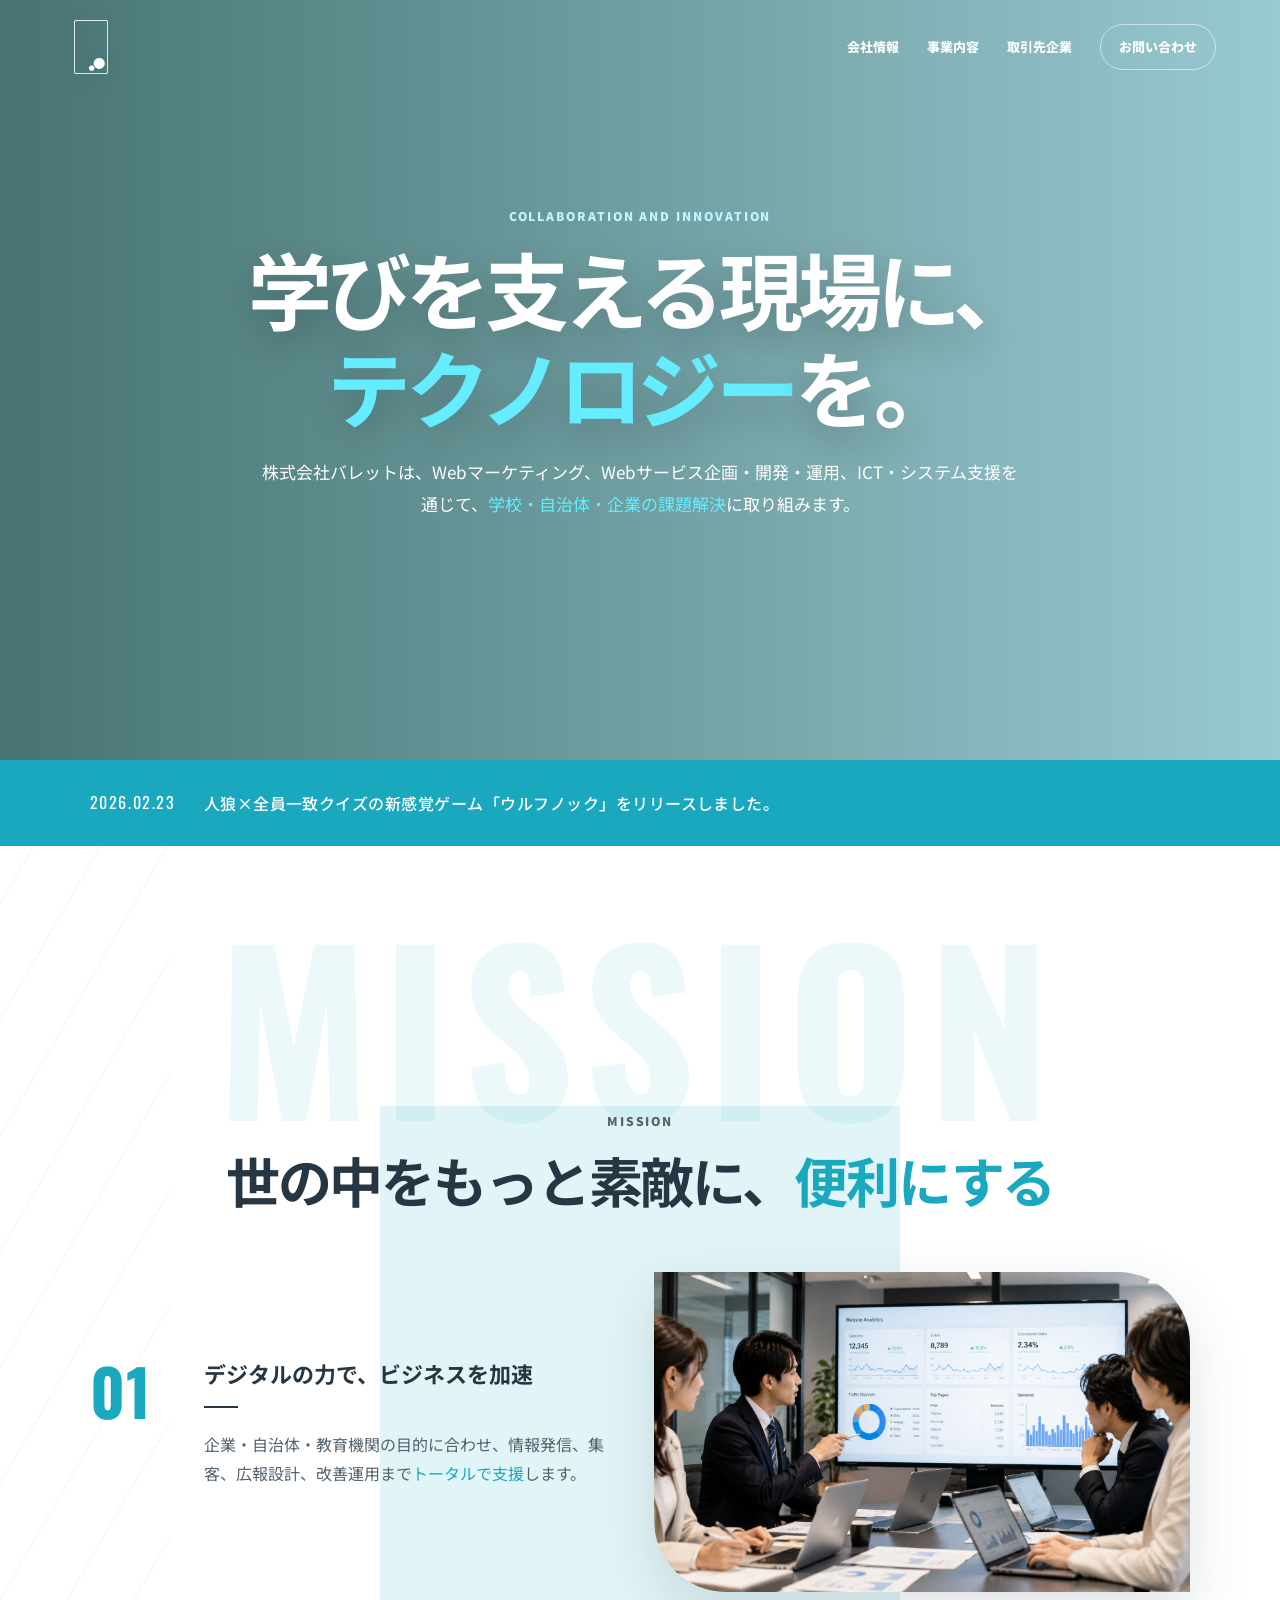
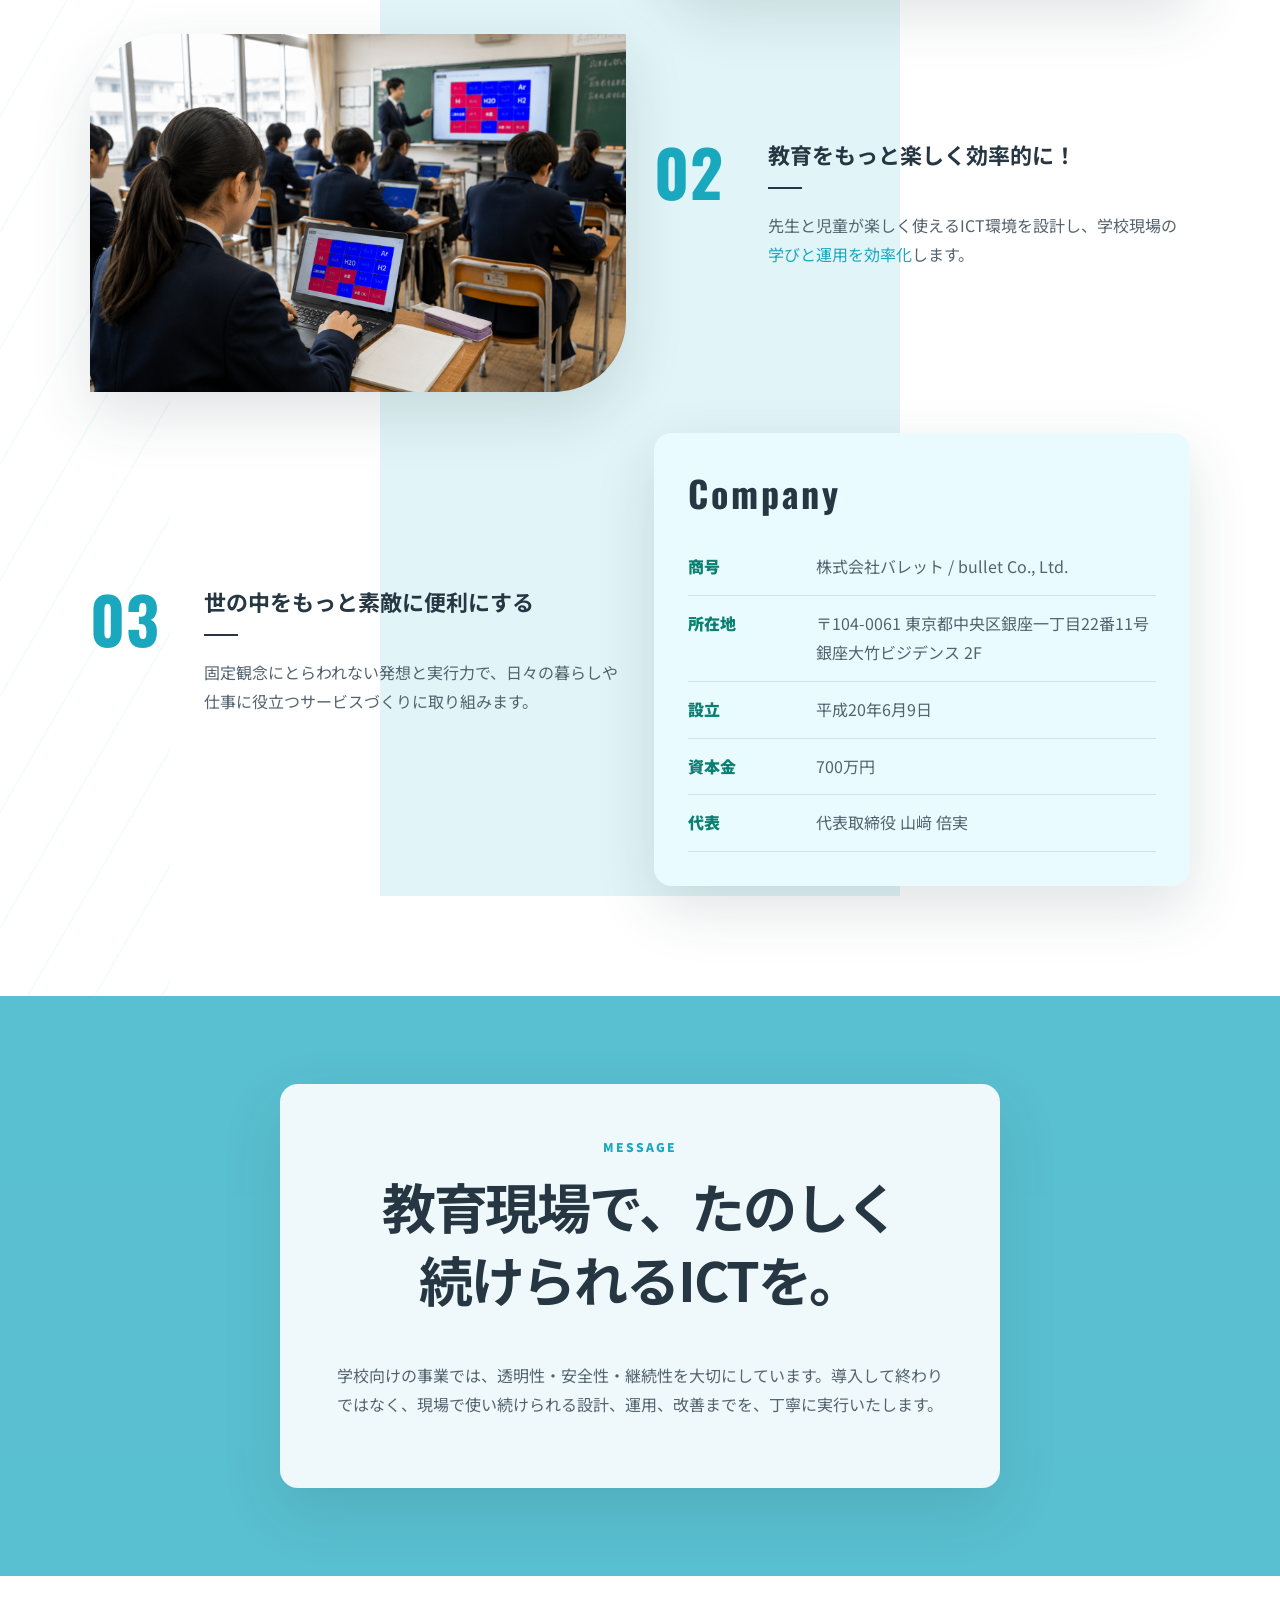
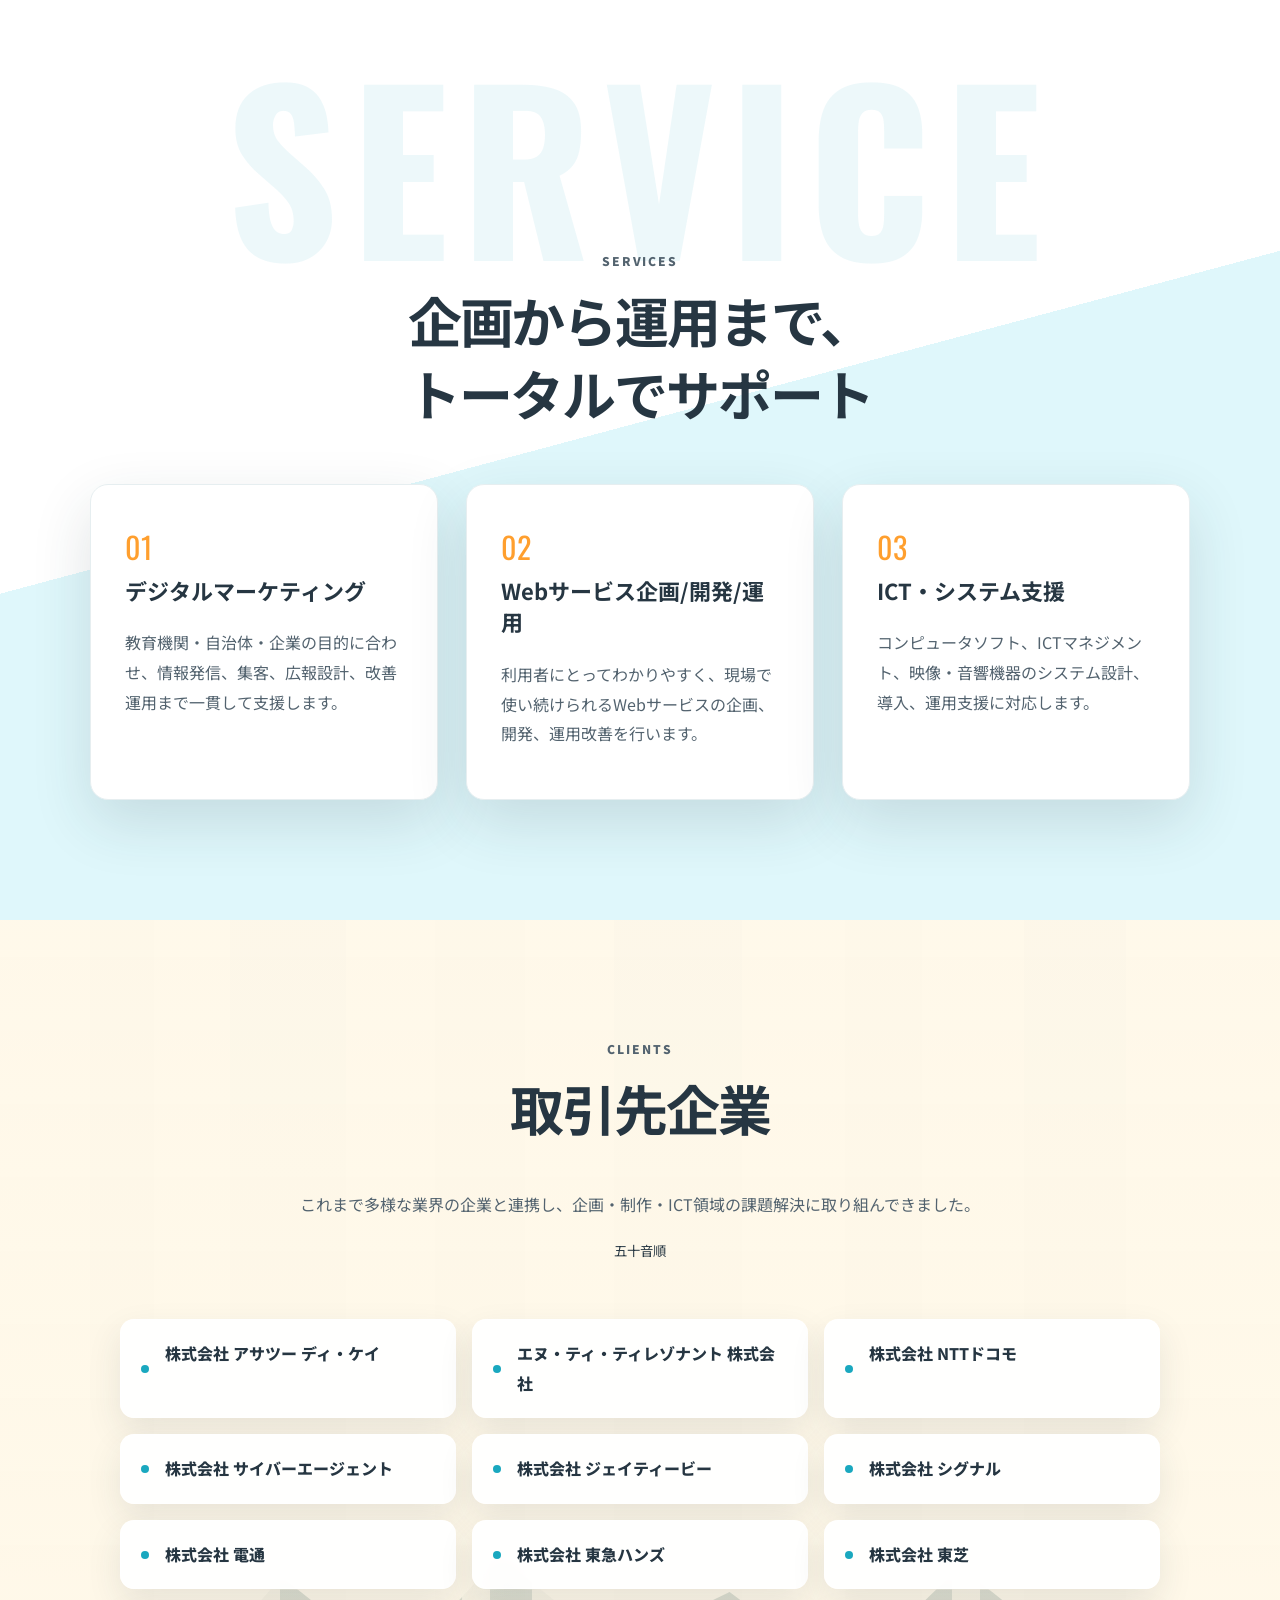
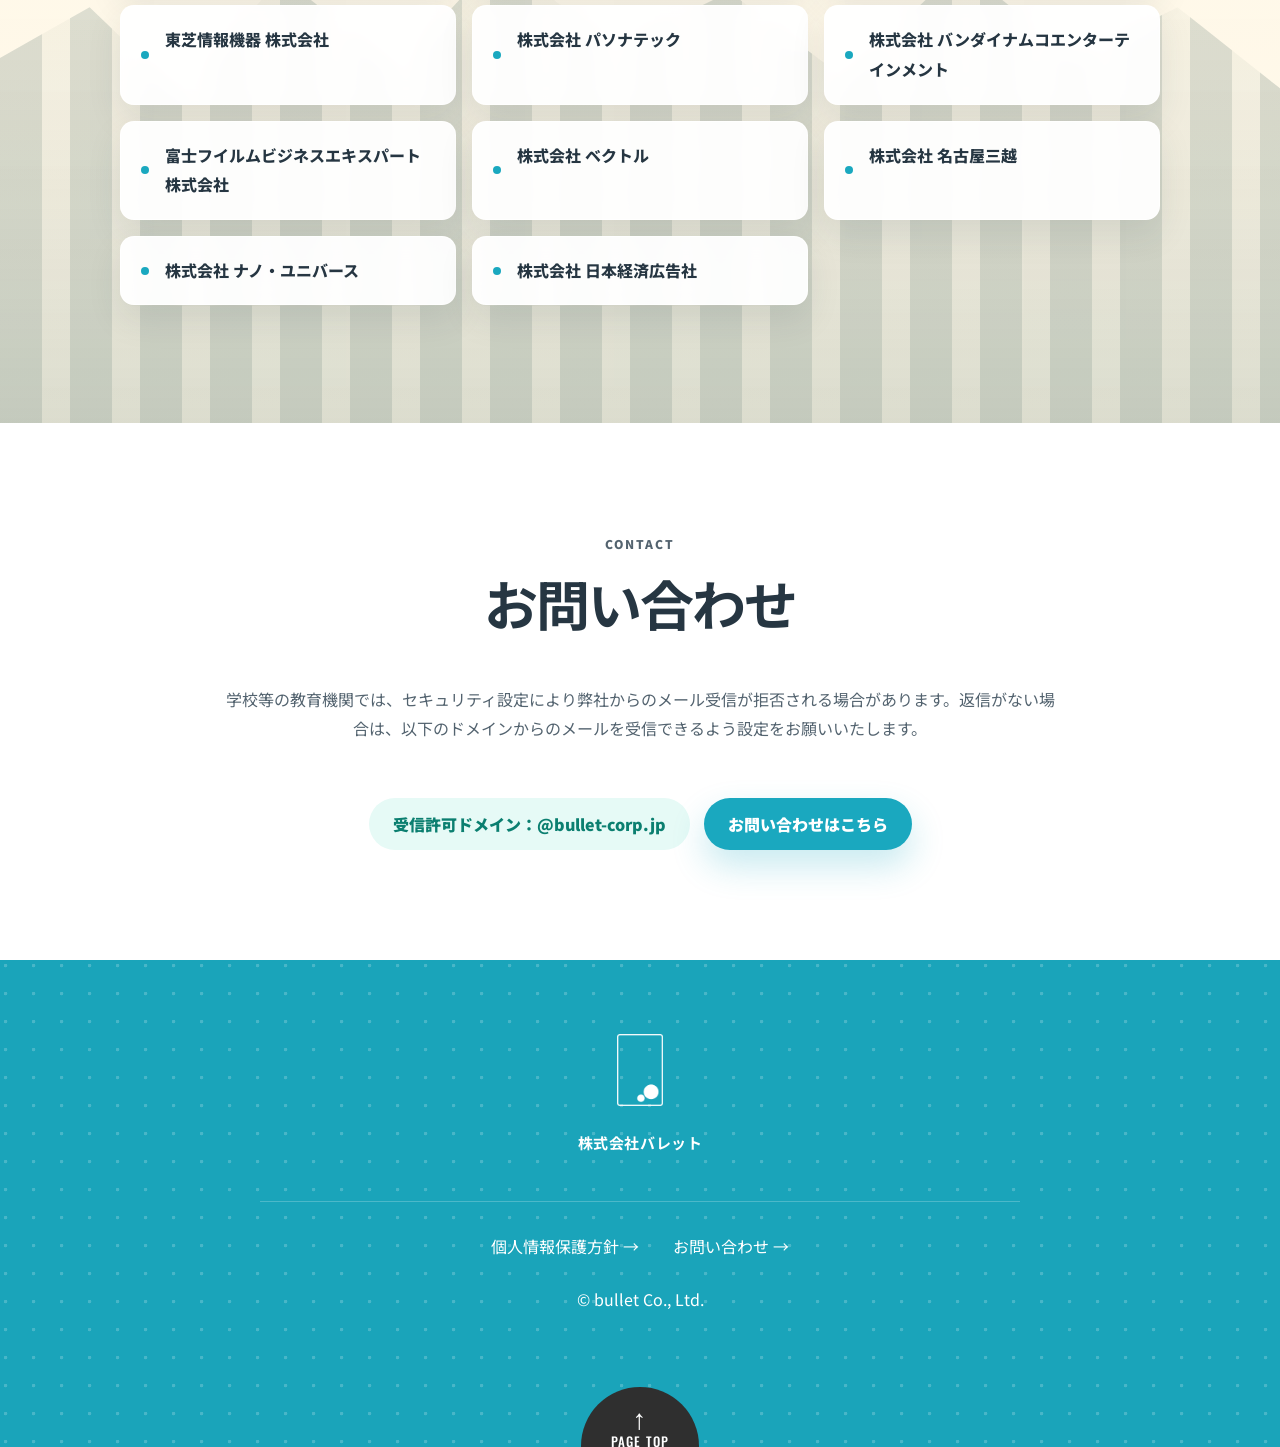
==== commit d198b725: "Keep mission heading on one line" ====
--- a/index.html
+++ b/index.html
@@ -65,7 +65,7 @@
           <article class="mission-item reveal">
             <span>01</span>
             <div>
-              <h3>デジタルの力で、<br />ビジネスを加速</h3>
+              <h3>デジタルの力で、ビジネスを加速</h3>
               <p>企業・自治体・教育機関の目的に合わせ、情報発信、集客、広報設計、改善運用まで<span class="accent-text">トータルで支援</span>します。</p>
             </div>
           </article>
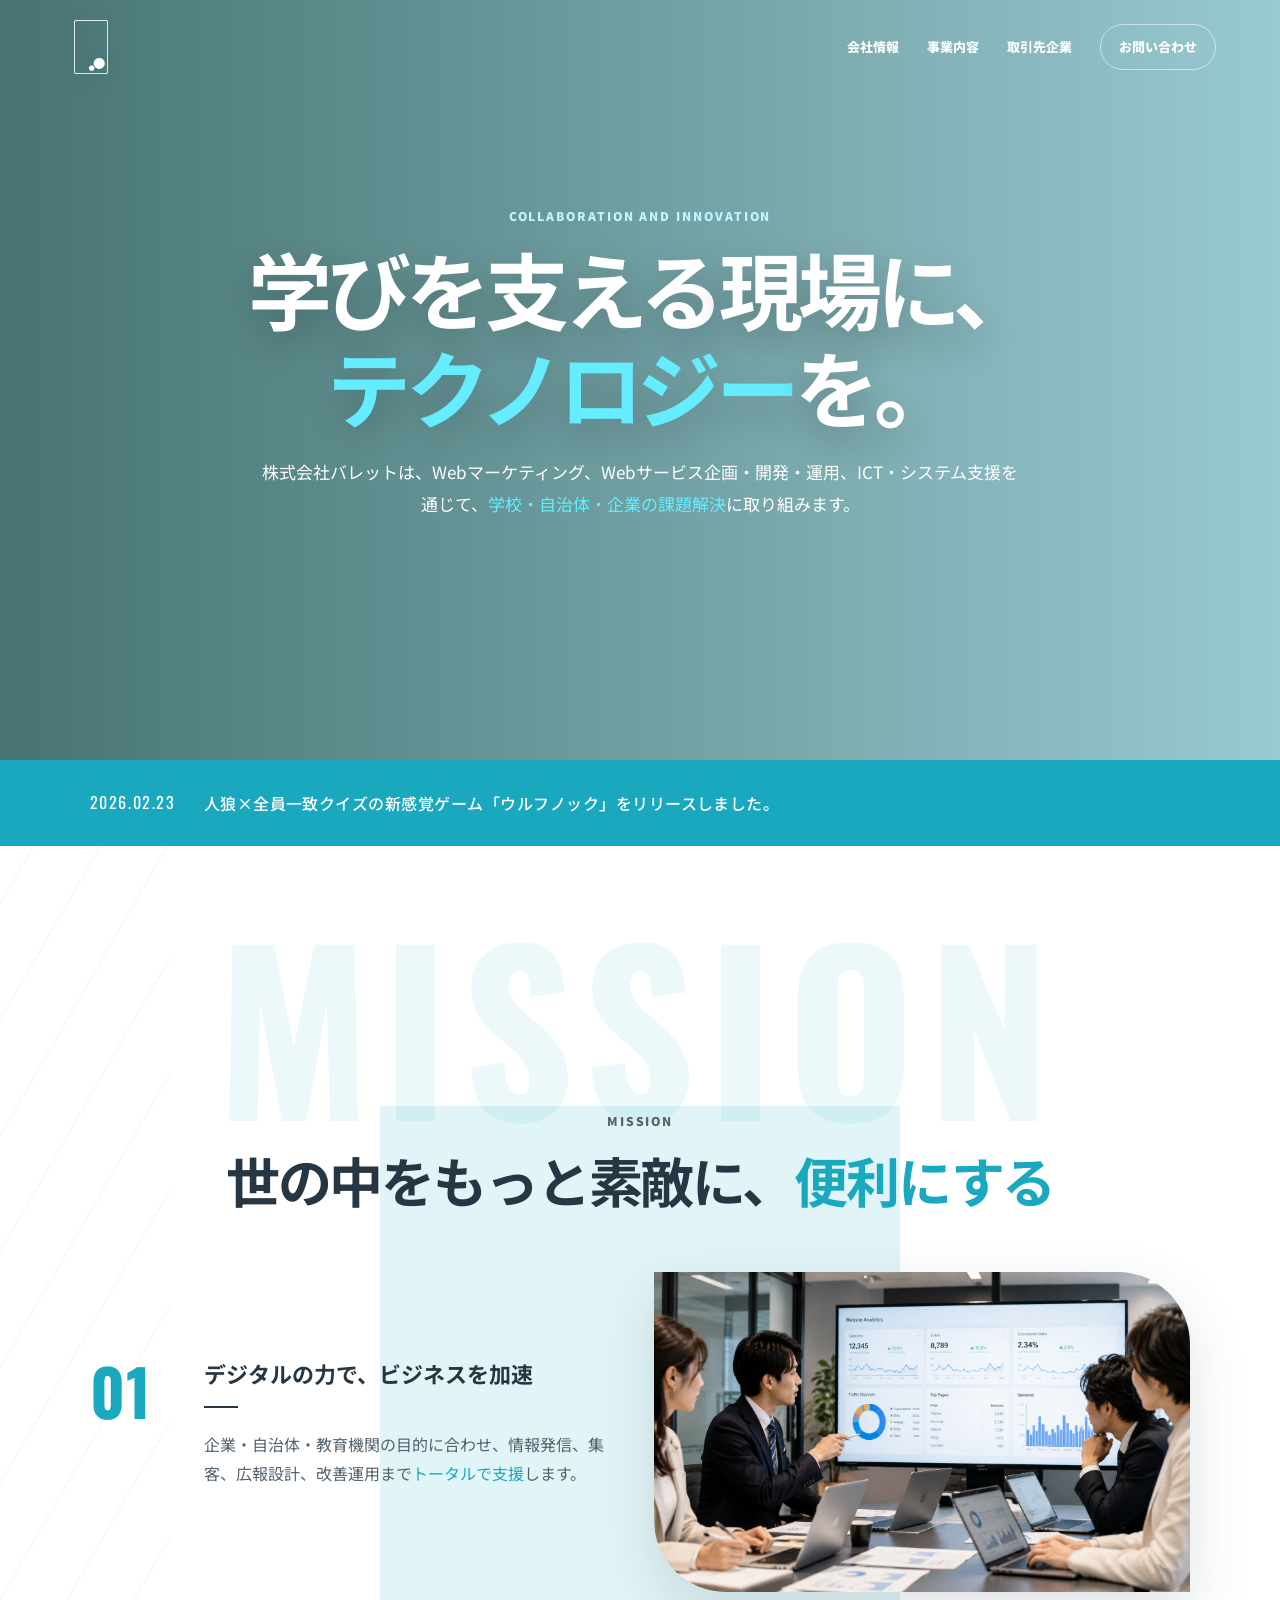
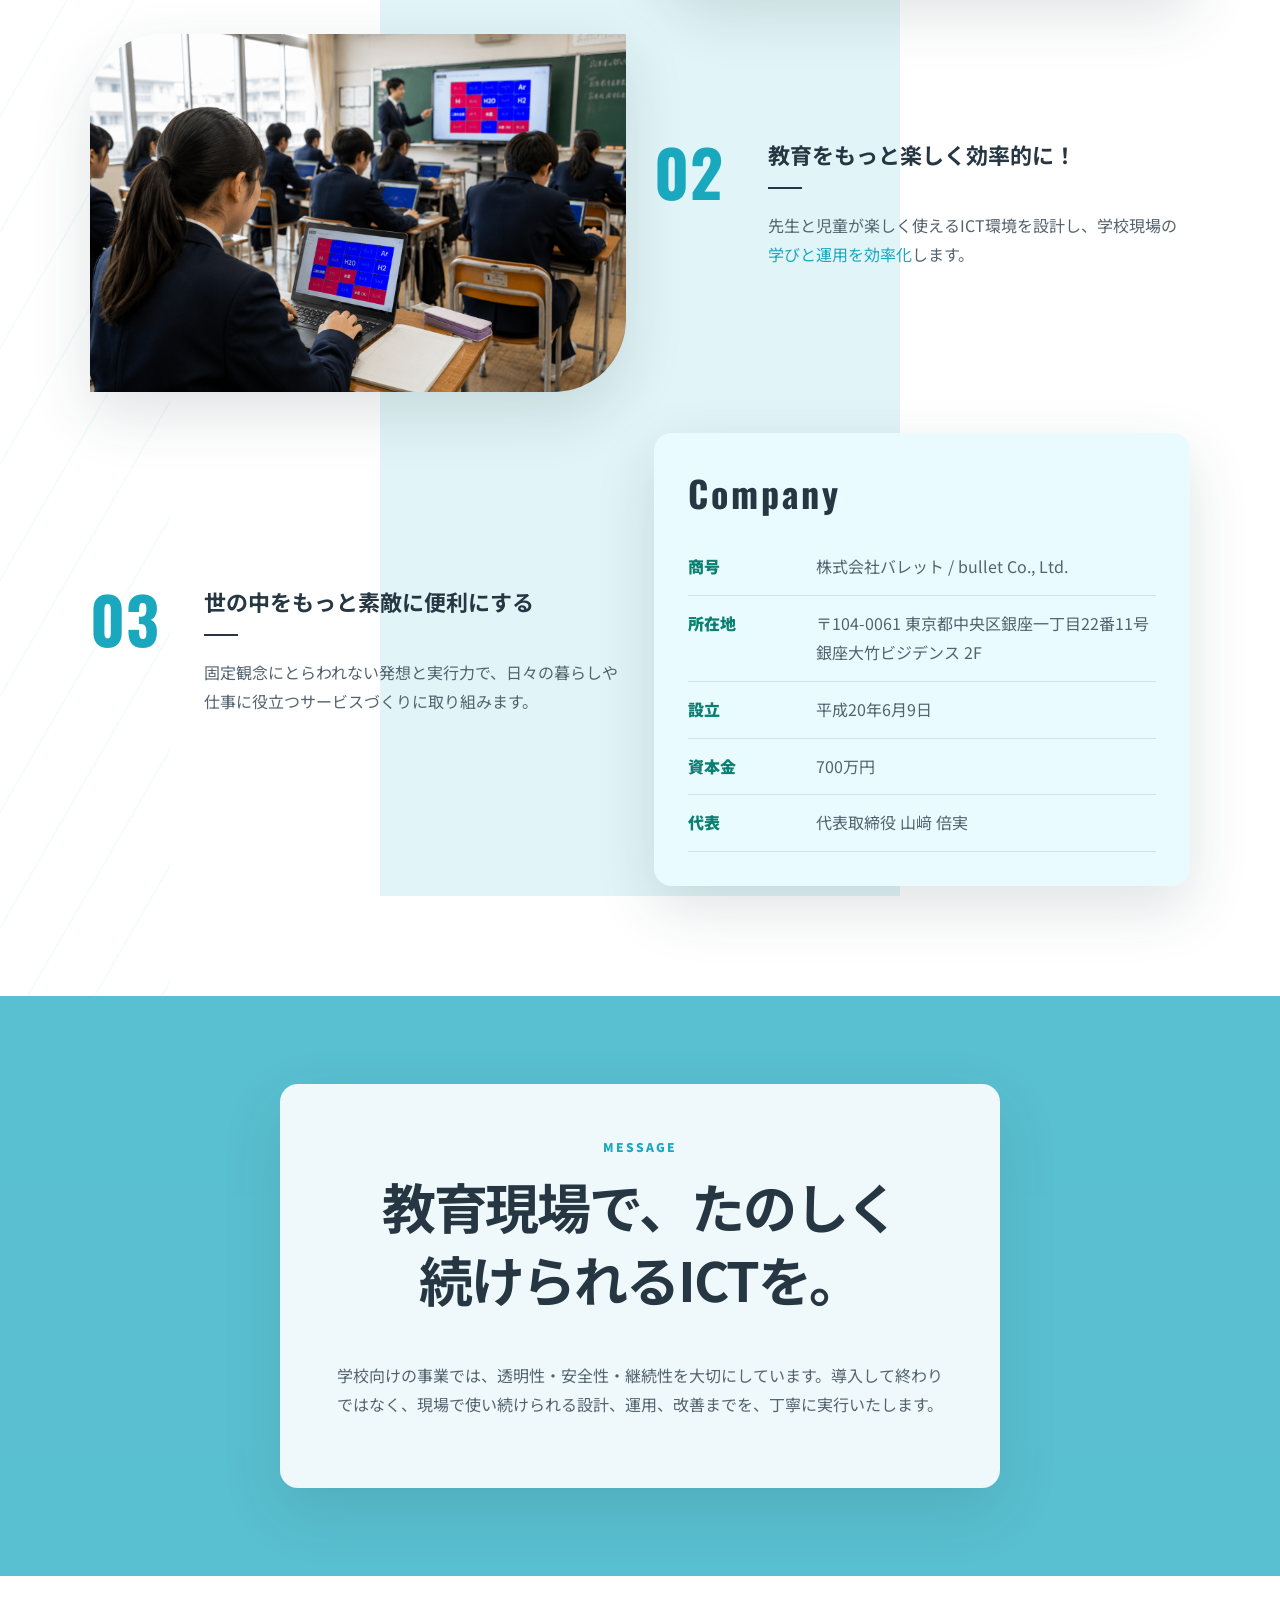
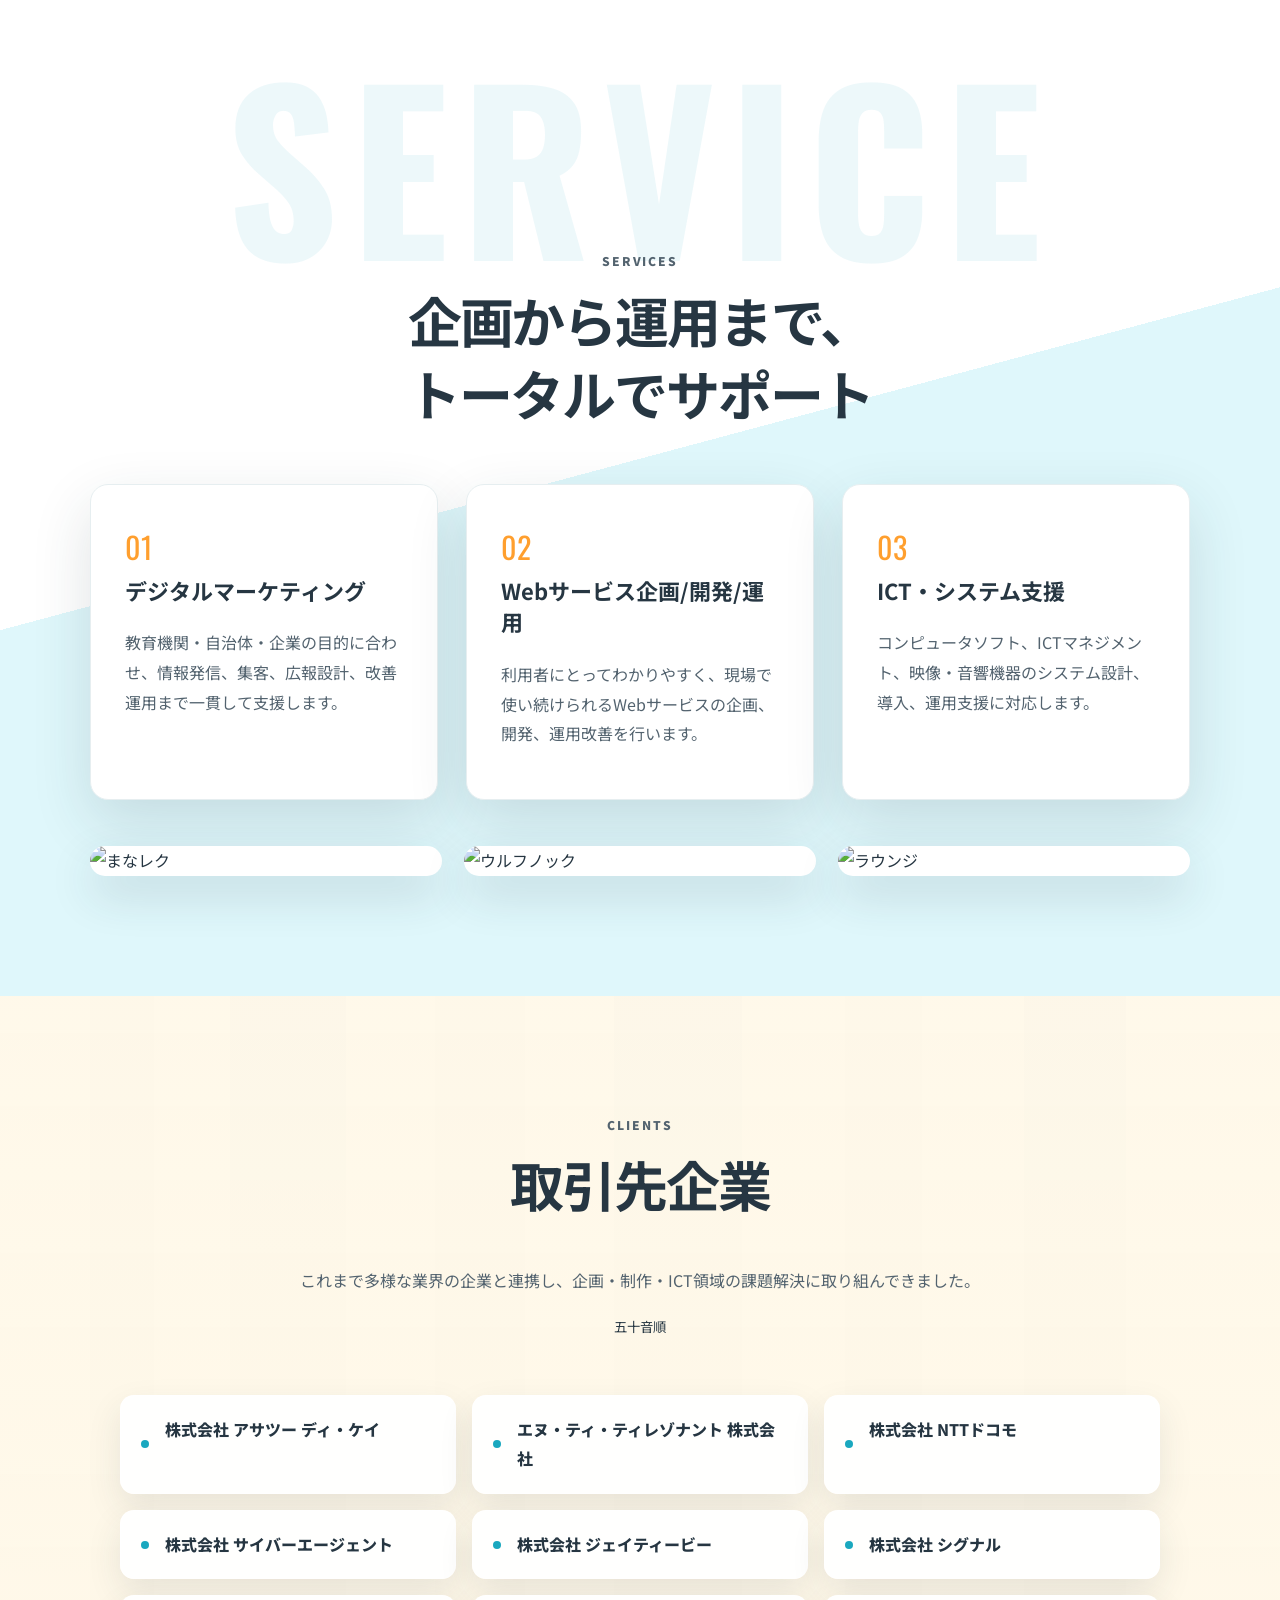
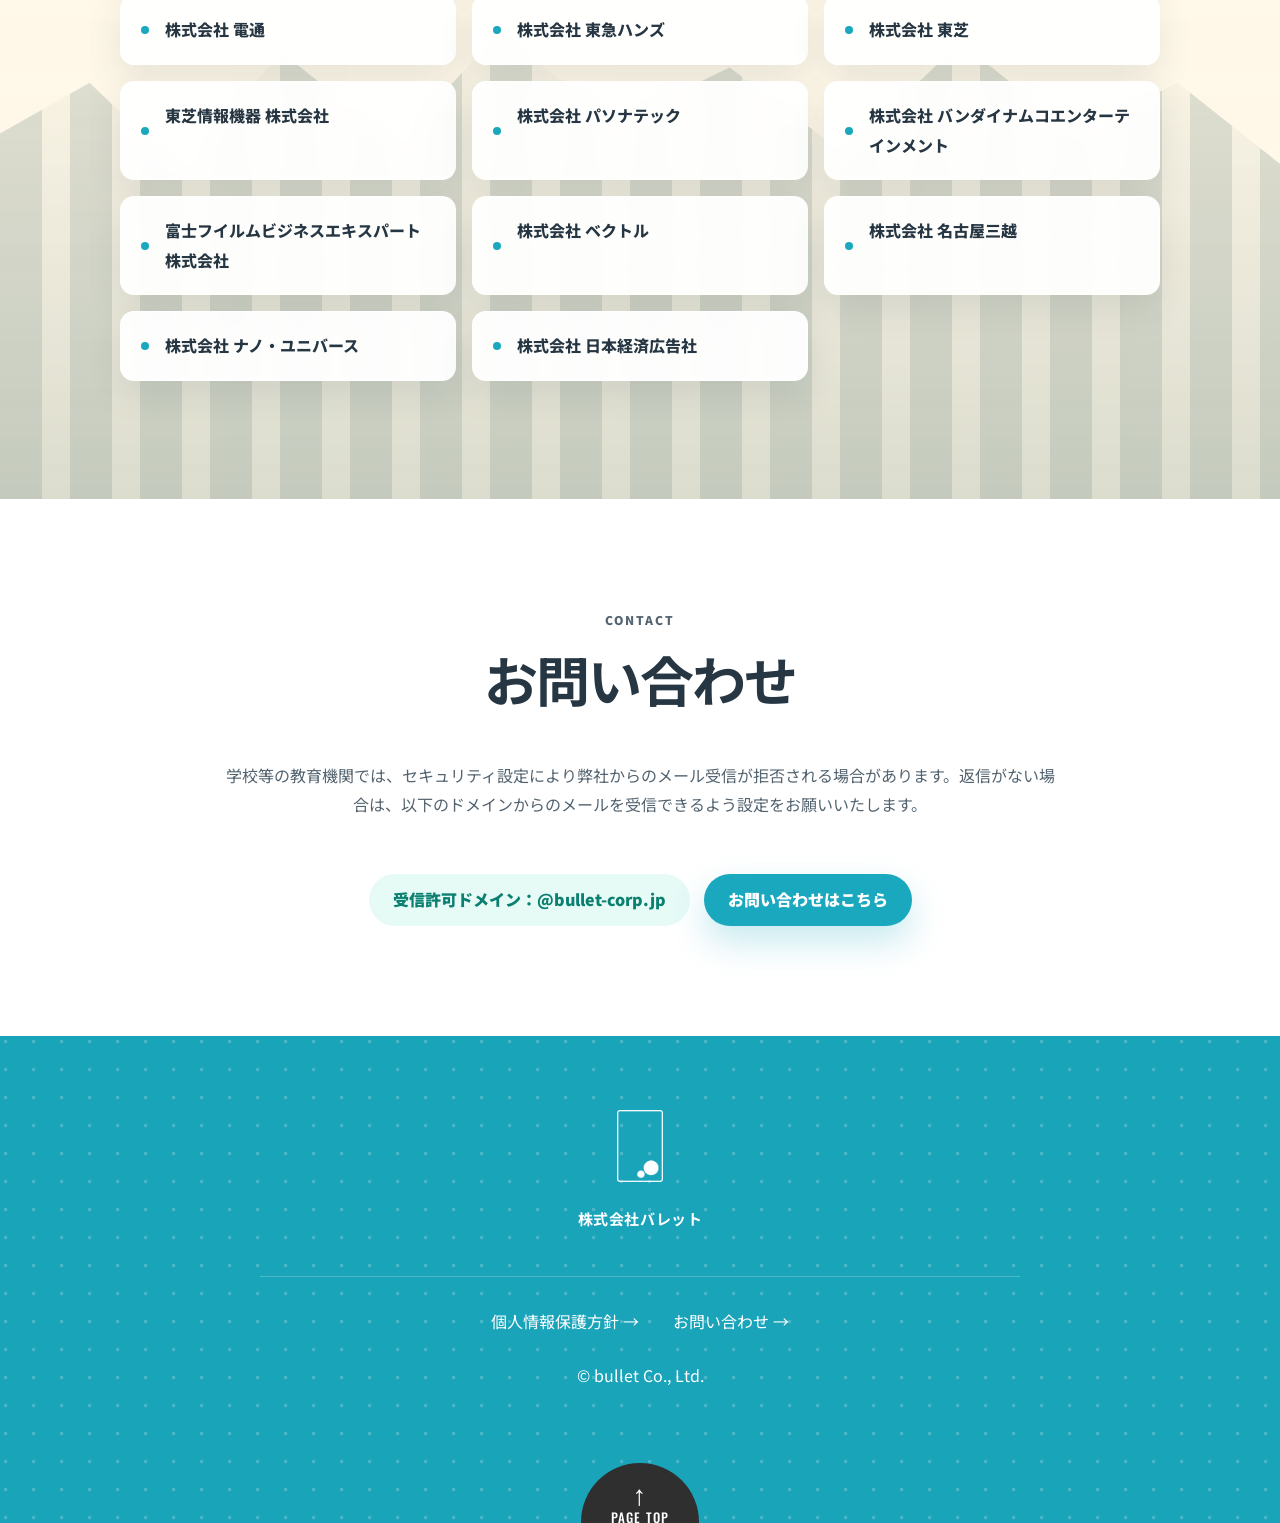
==== commit f5f3d195: "Add service banner links" ====
--- a/index.html
+++ b/index.html
@@ -123,6 +123,17 @@
           <article class="reveal"><span>02</span><h3>Webサービス企画/開発/運用</h3><p>利用者にとってわかりやすく、現場で使い続けられるWebサービスの企画、開発、運用改善を行います。</p></article>
           <article class="reveal"><span>03</span><h3>ICT・システム支援</h3><p>コンピュータソフト、ICTマネジメント、映像・音響機器のシステム設計、導入、運用支援に対応します。</p></article>
         </div>
+        <div class="service-banners" aria-label="サービス紹介バナー">
+          <a class="service-banner reveal" href="about:blank" target="_blank" rel="noopener" aria-label="まなレクを別タブで開く">
+            <img src="assets/images/manareku_pc.png" alt="まなレク" />
+          </a>
+          <a class="service-banner reveal" href="https://app2.wolfknock.net/lp" target="_blank" rel="noopener" aria-label="ウルフノックを別タブで開く">
+            <img src="assets/images/wolfknock_pc.png" alt="ウルフノック" />
+          </a>
+          <a class="service-banner reveal" href="https://loungegame.site/top/" target="_blank" rel="noopener" aria-label="ラウンジを別タブで開く">
+            <img src="assets/images/lounge_pc.png" alt="ラウンジ" />
+          </a>
+        </div>
       </section>
 
       <section class="clients" id="clients">
--- a/styles.css
+++ b/styles.css
@@ -160,6 +160,10 @@
 .service-grid article { min-height: 300px; padding: 34px; background: var(--white); border: 1px solid var(--line); border-radius: 18px; box-shadow: var(--shadow); }
 .service-grid span { color: #ff9f2e; font-family: Oswald, sans-serif; font-size: 30px; }
 .service-grid p { color: var(--text); }
+.service-banners { display: grid; grid-template-columns: repeat(3, 1fr); gap: 22px; max-width: 1180px; margin: 46px auto 0; }
+.service-banner { display: block; overflow: hidden; background: var(--white); border-radius: 18px; box-shadow: 0 18px 46px rgba(38,54,66,.16); transition: transform .25s ease, box-shadow .25s ease; }
+.service-banner:hover { transform: translateY(-4px); box-shadow: 0 24px 58px rgba(38,54,66,.2); }
+.service-banner img { display: block; width: 100%; height: auto; }
 
 .clients {
   position: relative;
@@ -222,7 +226,7 @@
   .news-bar { grid-template-columns: 1fr; gap: 8px; padding: 16px 34px 18px; }
   .news-bar span { font-size: 18px; }
   .news-bar a { font-size: 16px; font-weight: 500; line-height: 1.55; letter-spacing: .04em; }
-  .mission-grid, .service-grid, .client-list { grid-template-columns: 1fr; }
+  .mission-grid, .service-grid, .service-banners, .client-list { grid-template-columns: 1fr; }
   .mission { padding: 54px 24px 76px; }
   .mission::before { top: 118px; right: 0; left: auto; width: 52%; height: calc(100% - 210px); transform: none; }
   .mission::after { width: 92px; opacity: .1; }
@@ -249,6 +253,8 @@
   .classroom-card::after { content: "01"; }
   .support-card::after { content: "02"; }
   .mission-item:nth-of-type(3) > span { display: block; color: rgba(26,168,191,.82); font-family: Oswald, sans-serif; font-size: 72px; font-weight: 700; letter-spacing: .01em; line-height: 1; }
+  .service-banners { gap: 16px; margin-top: 28px; }
+  .service-banner { border-radius: 12px; }
   .message { background-attachment: scroll; }
   .message-panel { padding: 34px 22px; border-radius: 8px; }
   .footer-inner { gap: 20px; padding: 70px 24px 132px; }
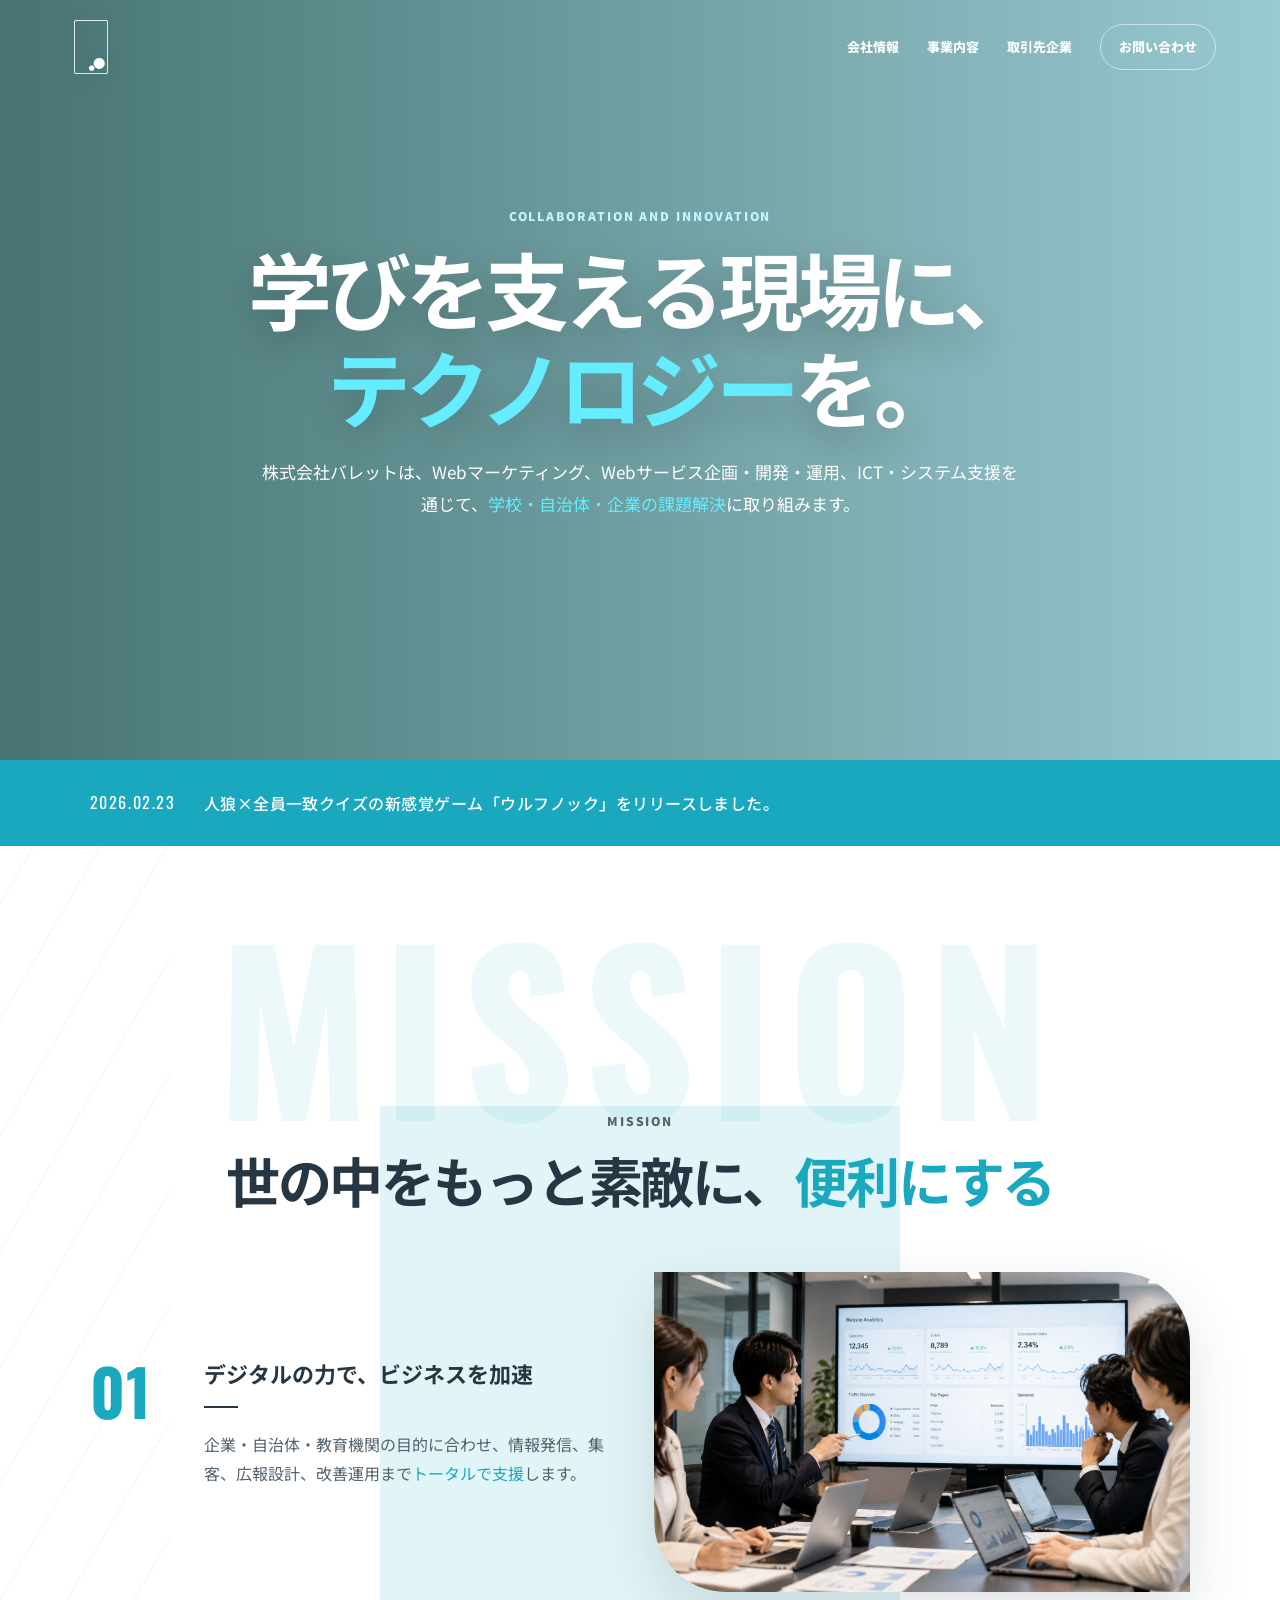
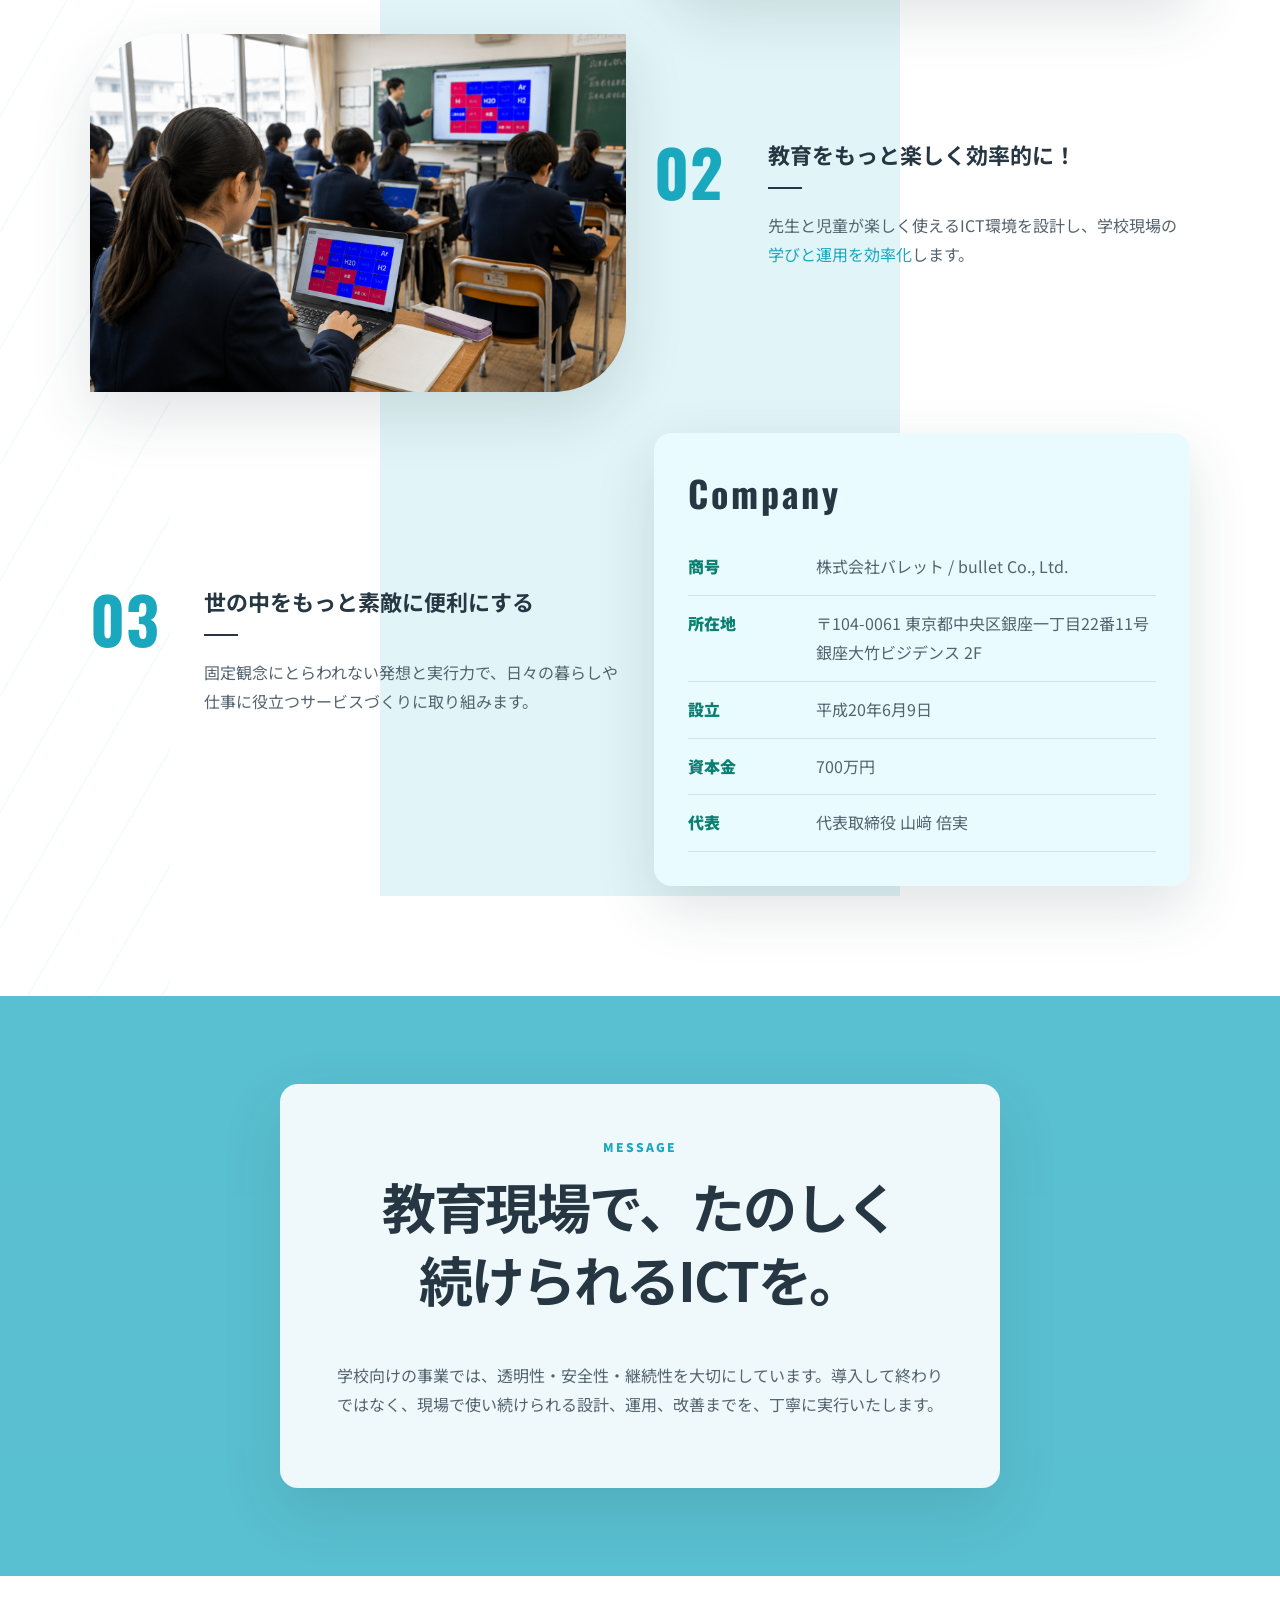
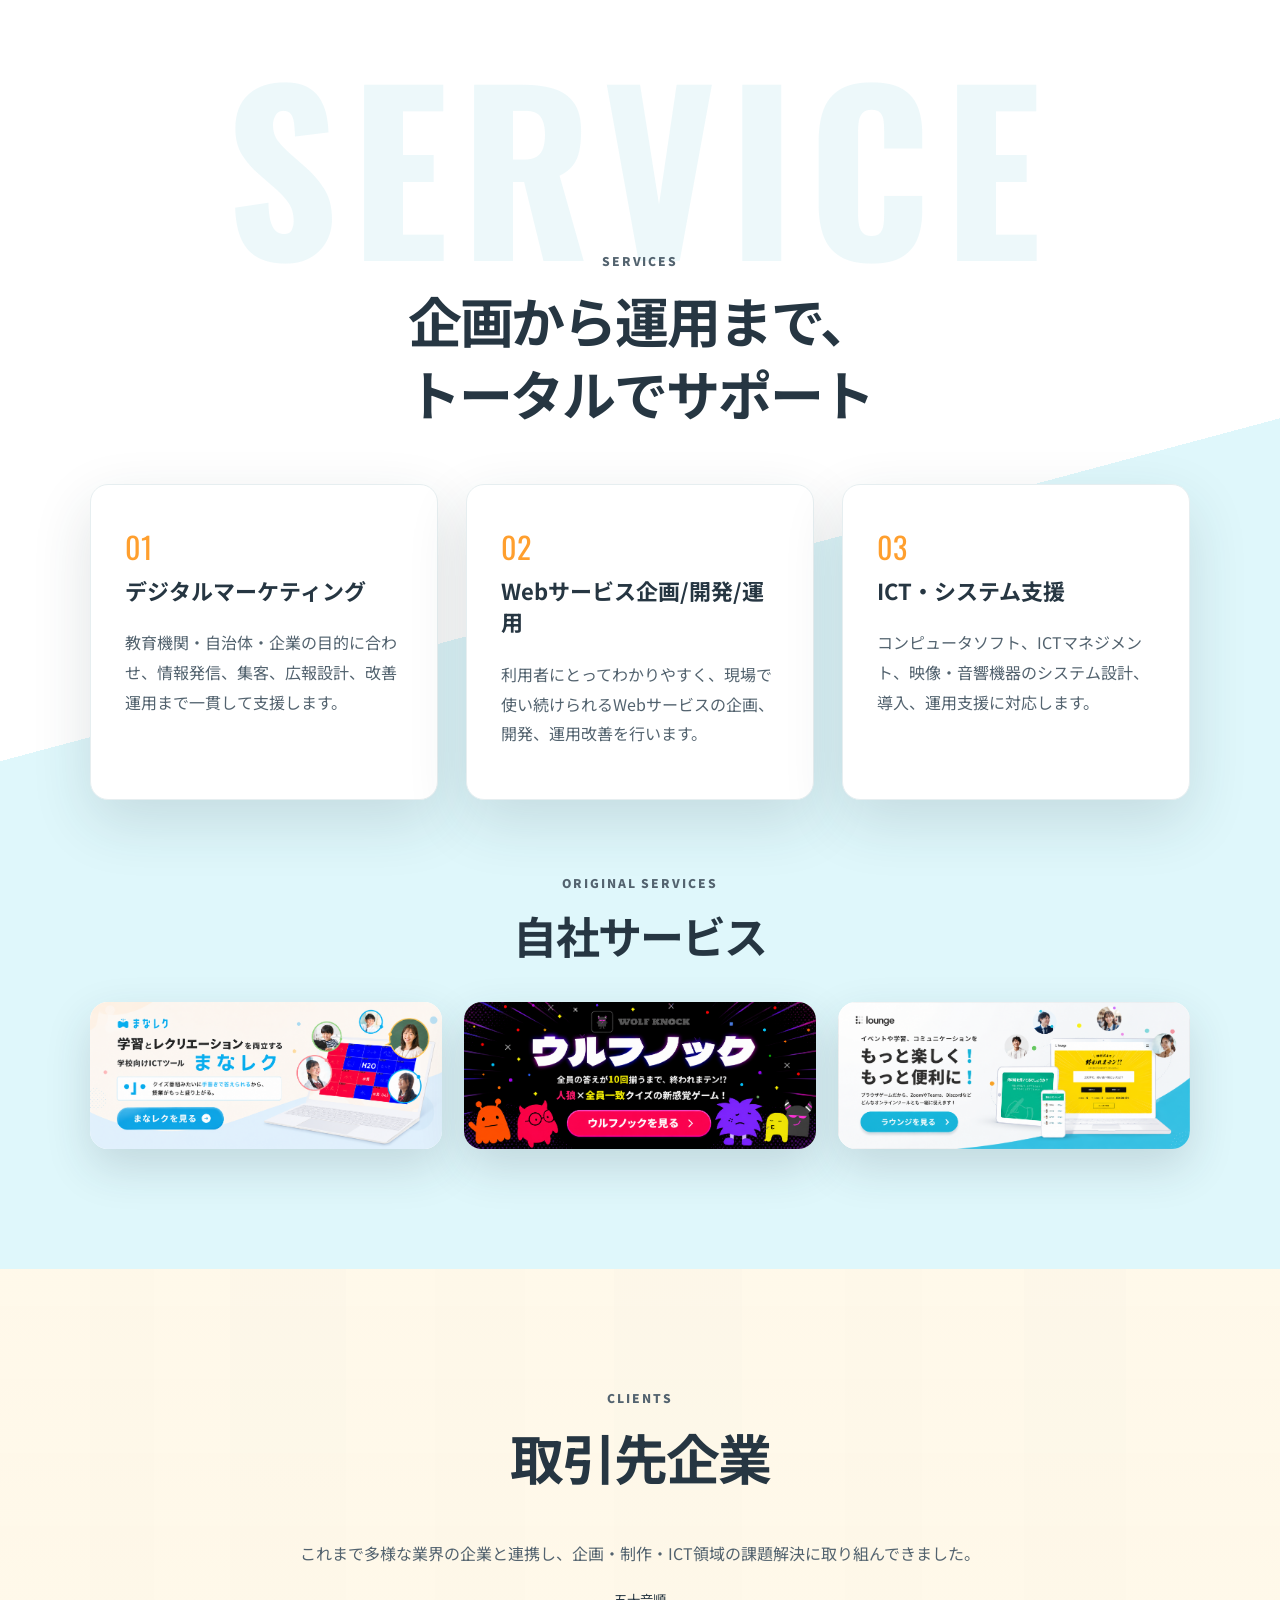
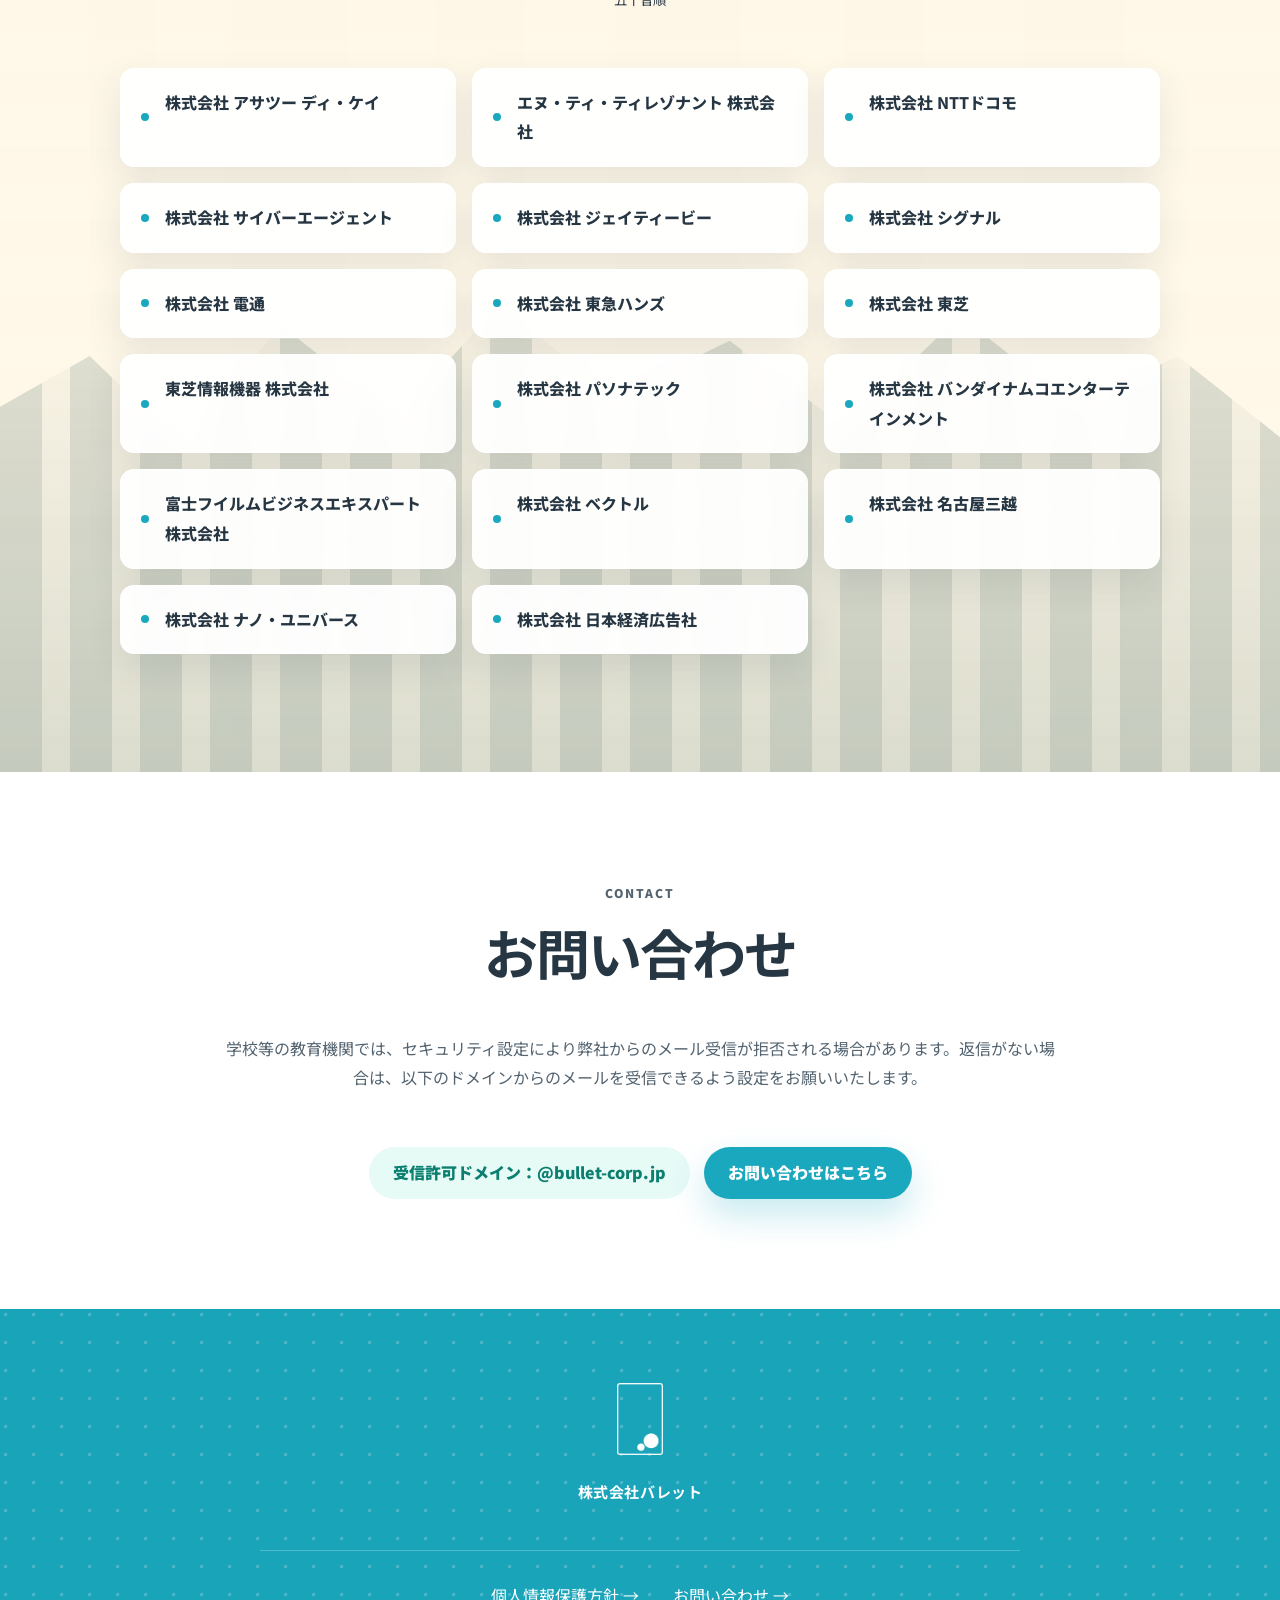
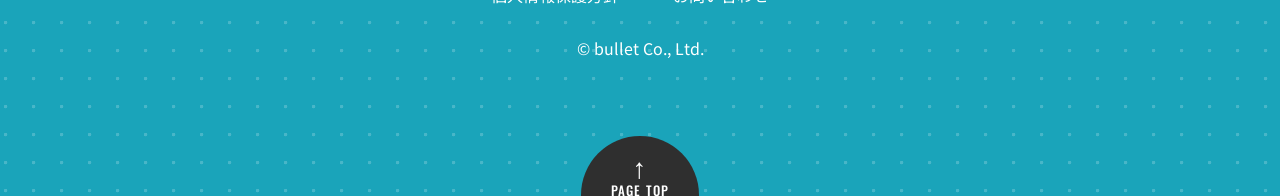
==== commit eed9415c: "Add heading for service banners" ====
--- a/index.html
+++ b/index.html
@@ -123,6 +123,10 @@
           <article class="reveal"><span>02</span><h3>Webサービス企画/開発/運用</h3><p>利用者にとってわかりやすく、現場で使い続けられるWebサービスの企画、開発、運用改善を行います。</p></article>
           <article class="reveal"><span>03</span><h3>ICT・システム支援</h3><p>コンピュータソフト、ICTマネジメント、映像・音響機器のシステム設計、導入、運用支援に対応します。</p></article>
         </div>
+        <div class="service-banners-heading section-heading centered reveal">
+          <p class="eyebrow">Original Services</p>
+          <h2>自社サービス</h2>
+        </div>
         <div class="service-banners" aria-label="サービス紹介バナー">
           <a class="service-banner reveal" href="about:blank" target="_blank" rel="noopener" aria-label="まなレクを別タブで開く">
             <img src="assets/images/manareku_pc.png" alt="まなレク" />
--- a/styles.css
+++ b/styles.css
@@ -160,7 +160,9 @@
 .service-grid article { min-height: 300px; padding: 34px; background: var(--white); border: 1px solid var(--line); border-radius: 18px; box-shadow: var(--shadow); }
 .service-grid span { color: #ff9f2e; font-family: Oswald, sans-serif; font-size: 30px; }
 .service-grid p { color: var(--text); }
-.service-banners { display: grid; grid-template-columns: repeat(3, 1fr); gap: 22px; max-width: 1180px; margin: 46px auto 0; }
+.service-banners-heading { margin-top: 72px; margin-bottom: 28px; }
+.service-banners-heading h2 { font-size: clamp(28px, 3.6vw, 44px); }
+.service-banners { display: grid; grid-template-columns: repeat(3, 1fr); gap: 22px; max-width: 1180px; margin: 0 auto; }
 .service-banner { display: block; overflow: hidden; background: var(--white); border-radius: 18px; box-shadow: 0 18px 46px rgba(38,54,66,.16); transition: transform .25s ease, box-shadow .25s ease; }
 .service-banner:hover { transform: translateY(-4px); box-shadow: 0 24px 58px rgba(38,54,66,.2); }
 .service-banner img { display: block; width: 100%; height: auto; }
@@ -253,7 +255,8 @@
   .classroom-card::after { content: "01"; }
   .support-card::after { content: "02"; }
   .mission-item:nth-of-type(3) > span { display: block; color: rgba(26,168,191,.82); font-family: Oswald, sans-serif; font-size: 72px; font-weight: 700; letter-spacing: .01em; line-height: 1; }
-  .service-banners { gap: 16px; margin-top: 28px; }
+  .service-banners-heading { margin-top: 44px; margin-bottom: 18px; }
+  .service-banners { gap: 16px; }
   .service-banner { border-radius: 12px; }
   .message { background-attachment: scroll; }
   .message-panel { padding: 34px 22px; border-radius: 8px; }
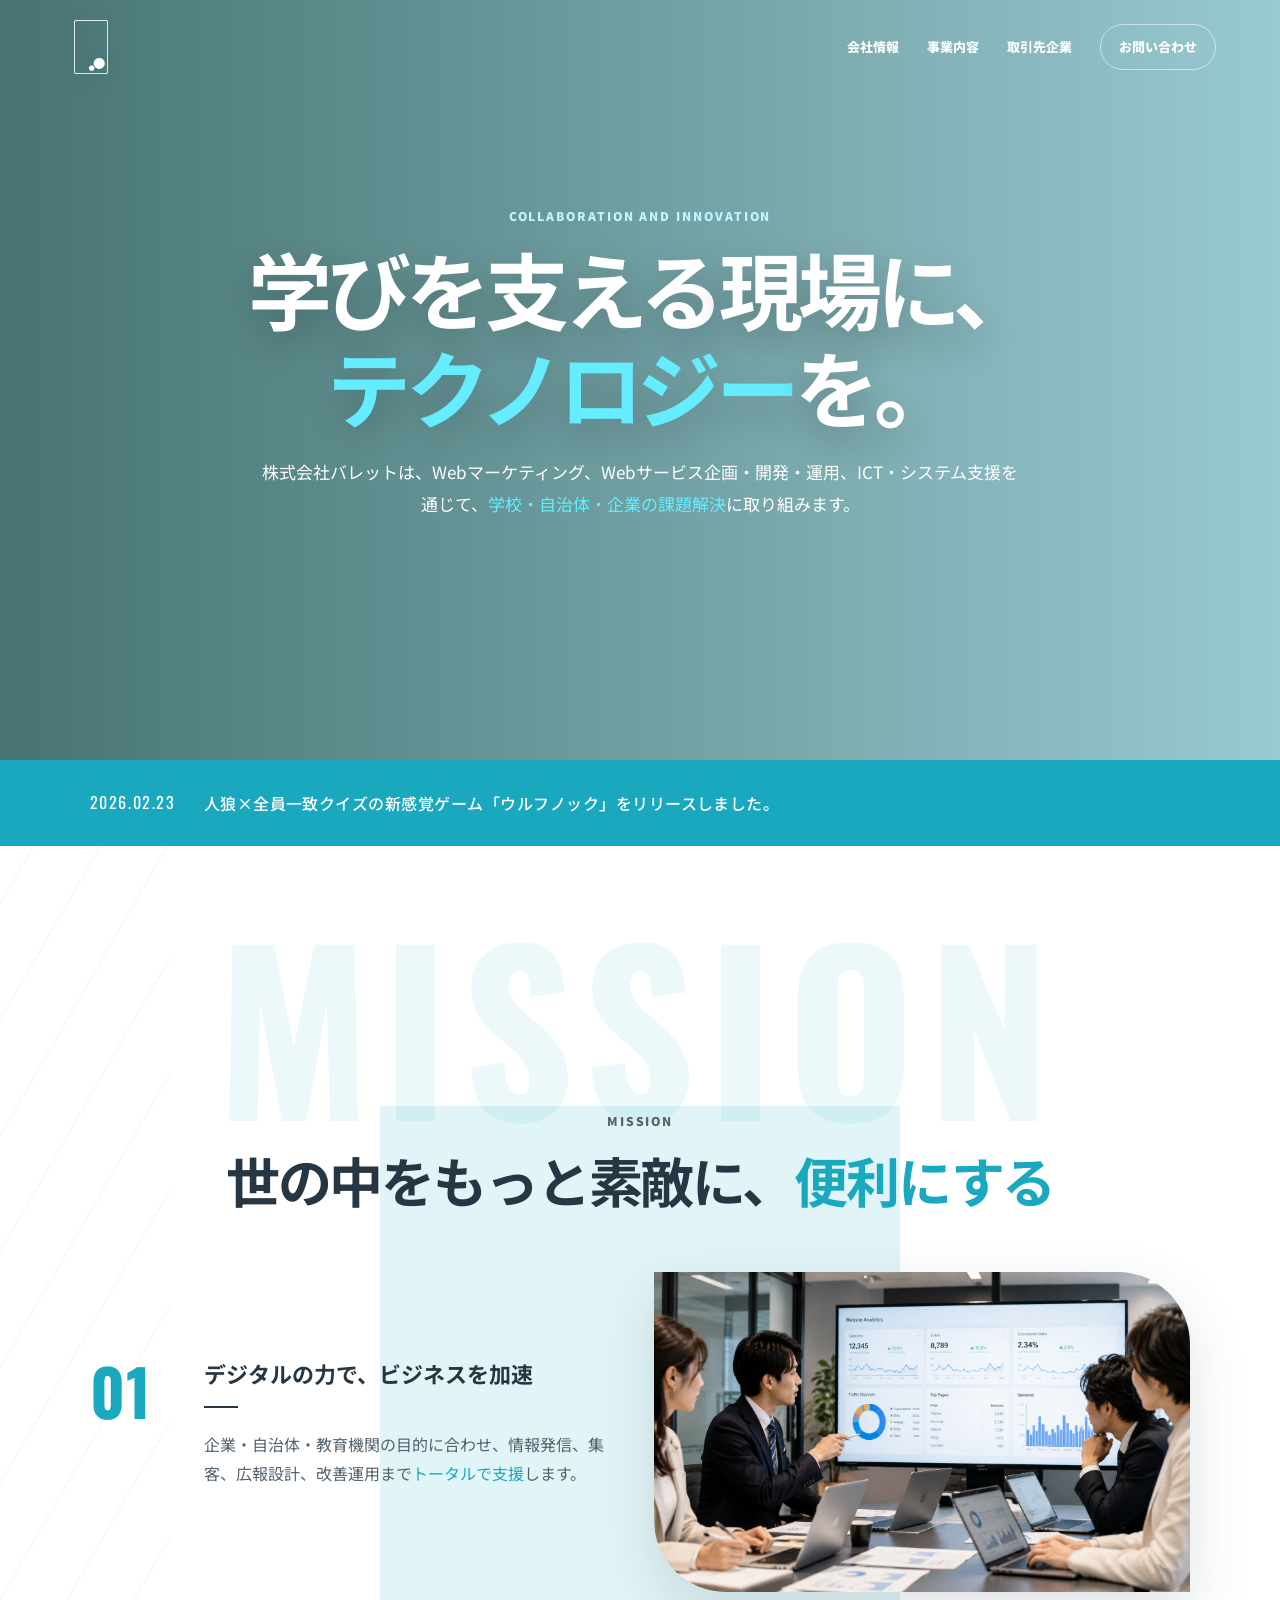
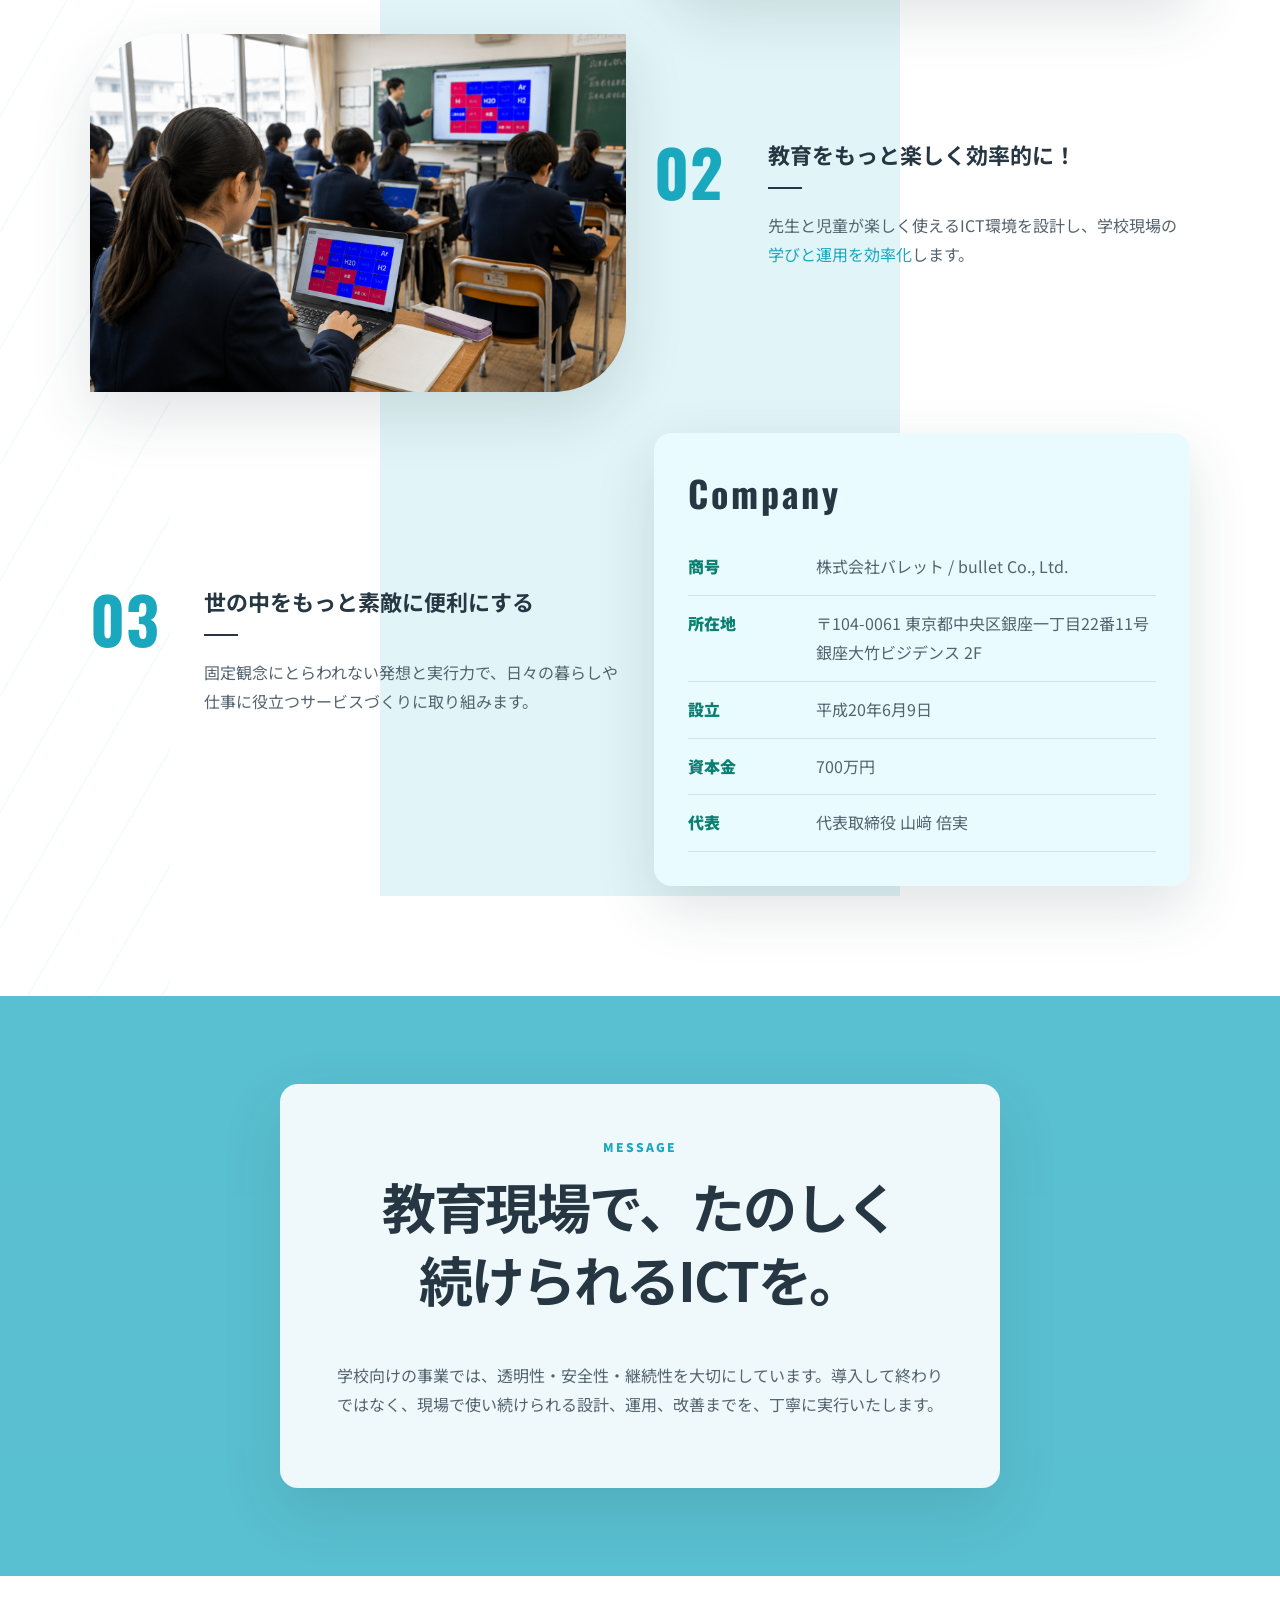
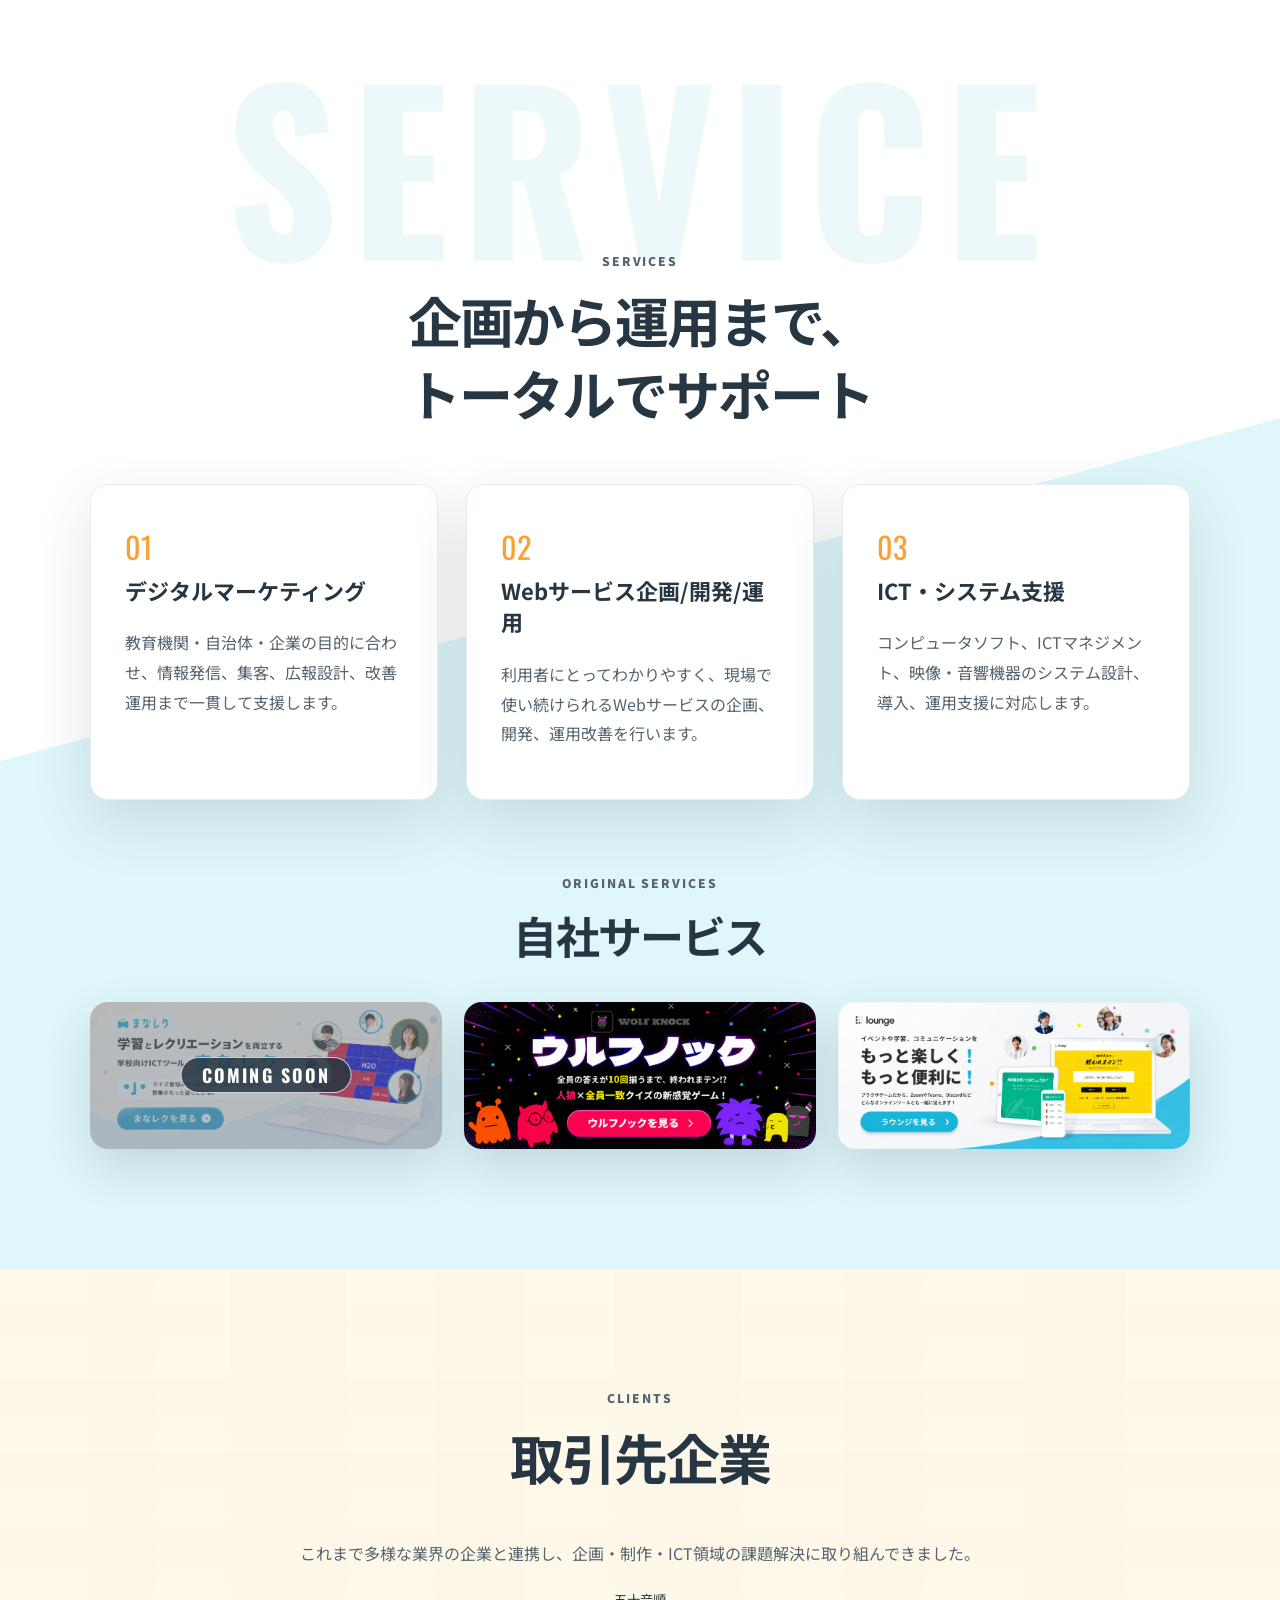
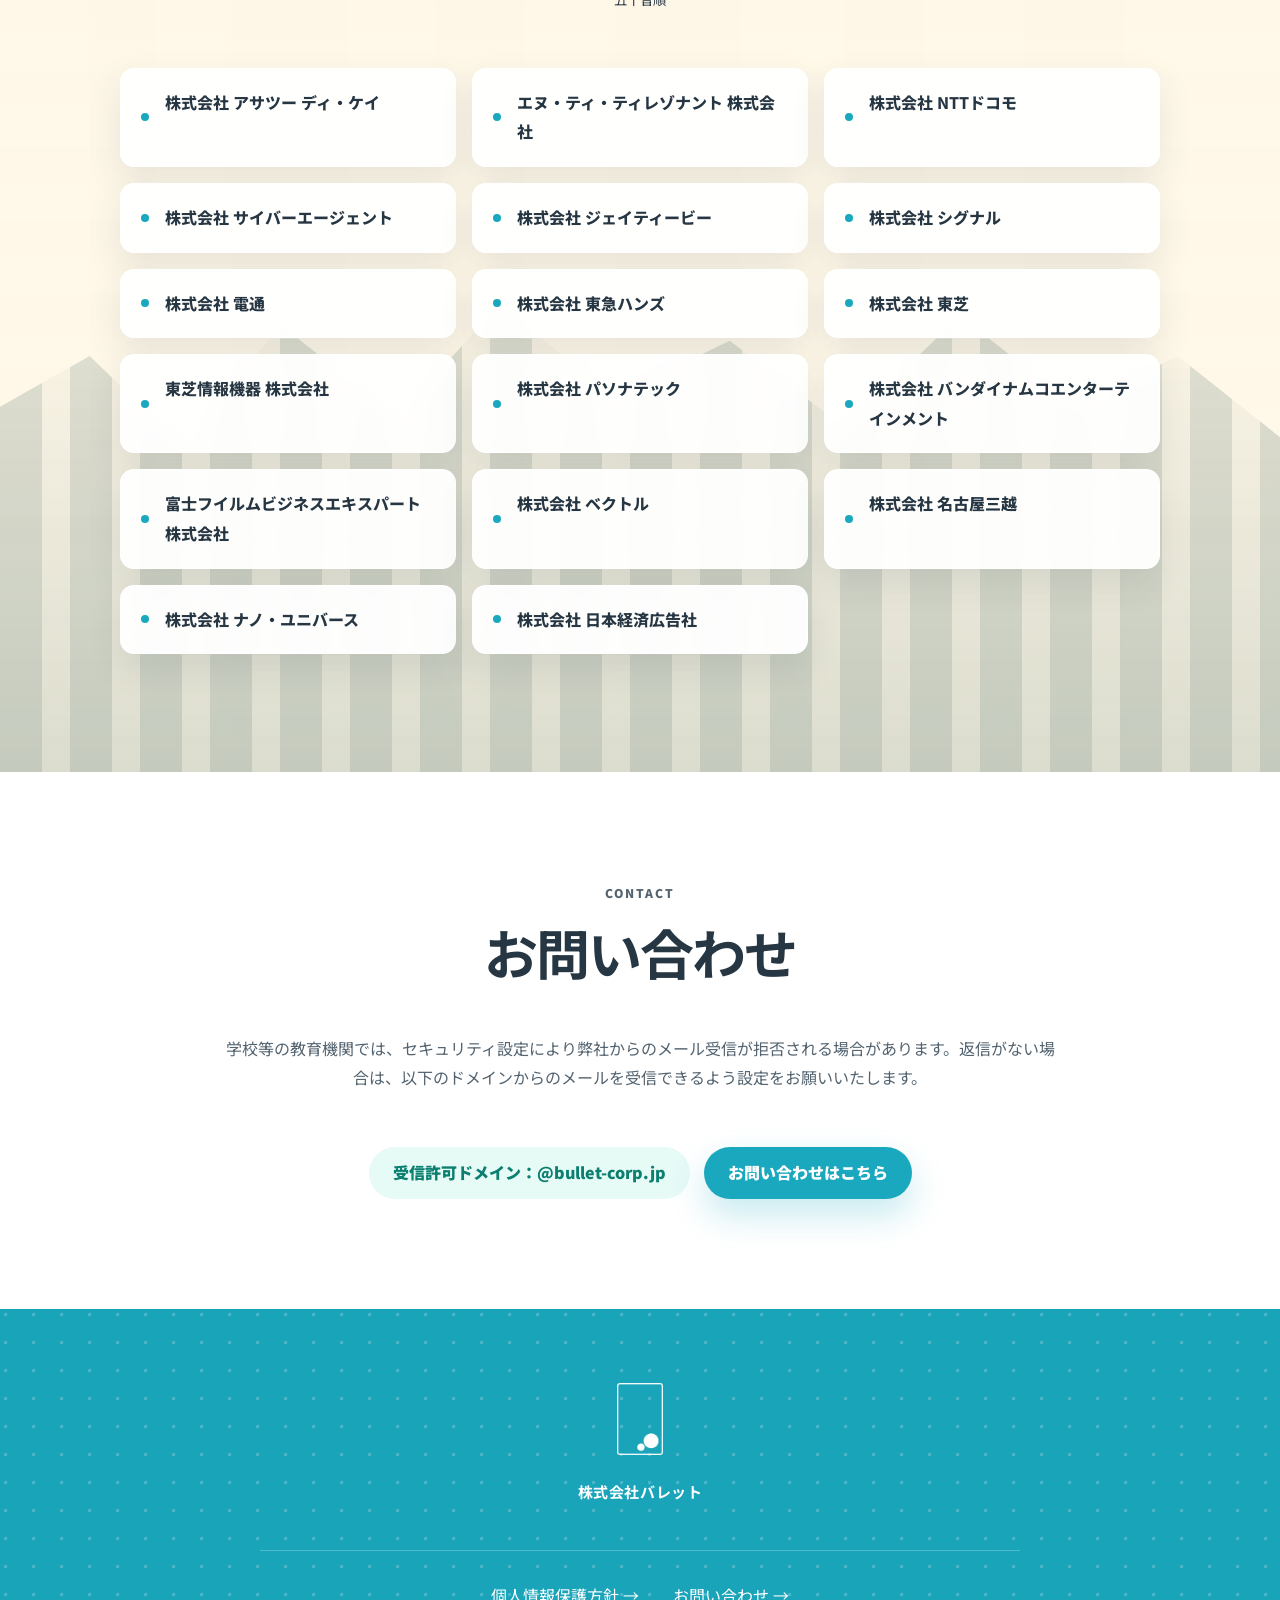
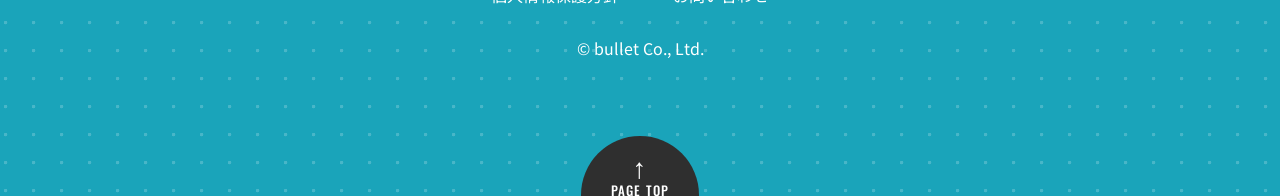
==== commit 8b43205e: "Mark Manareku banner coming soon" ====
--- a/index.html
+++ b/index.html
@@ -128,9 +128,10 @@
           <h2>自社サービス</h2>
         </div>
         <div class="service-banners" aria-label="サービス紹介バナー">
-          <a class="service-banner reveal" href="about:blank" target="_blank" rel="noopener" aria-label="まなレクを別タブで開く">
+          <div class="service-banner service-banner--coming-soon reveal" aria-label="まなレク Coming Soon">
             <img src="assets/images/manareku_pc.png" alt="まなレク" />
-          </a>
+            <span class="service-banner__status">Coming Soon</span>
+          </div>
           <a class="service-banner reveal" href="https://app2.wolfknock.net/lp" target="_blank" rel="noopener" aria-label="ウルフノックを別タブで開く">
             <img src="assets/images/wolfknock_pc.png" alt="ウルフノック" />
           </a>
--- a/styles.css
+++ b/styles.css
@@ -163,9 +163,13 @@
 .service-banners-heading { margin-top: 72px; margin-bottom: 28px; }
 .service-banners-heading h2 { font-size: clamp(28px, 3.6vw, 44px); }
 .service-banners { display: grid; grid-template-columns: repeat(3, 1fr); gap: 22px; max-width: 1180px; margin: 0 auto; }
-.service-banner { display: block; overflow: hidden; background: var(--white); border-radius: 18px; box-shadow: 0 18px 46px rgba(38,54,66,.16); transition: transform .25s ease, box-shadow .25s ease; }
-.service-banner:hover { transform: translateY(-4px); box-shadow: 0 24px 58px rgba(38,54,66,.2); }
+.service-banner { position: relative; display: block; overflow: hidden; background: var(--white); border-radius: 18px; box-shadow: 0 18px 46px rgba(38,54,66,.16); transition: transform .25s ease, box-shadow .25s ease; }
+a.service-banner:hover { transform: translateY(-4px); box-shadow: 0 24px 58px rgba(38,54,66,.2); }
 .service-banner img { display: block; width: 100%; height: auto; }
+.service-banner--coming-soon { cursor: default; }
+.service-banner--coming-soon img { filter: grayscale(.18); opacity: .74; }
+.service-banner--coming-soon::after { content: ""; position: absolute; inset: 0; background: rgba(38,54,66,.32); }
+.service-banner__status { position: absolute; inset: 50% auto auto 50%; z-index: 1; padding: 8px 20px; color: var(--white); background: rgba(38,54,66,.86); border: 1px solid rgba(255,255,255,.74); border-radius: 999px; font-family: Oswald, sans-serif; font-size: 18px; font-weight: 700; letter-spacing: .12em; line-height: 1; text-transform: uppercase; transform: translate(-50%, -50%); }
 
 .clients {
   position: relative;
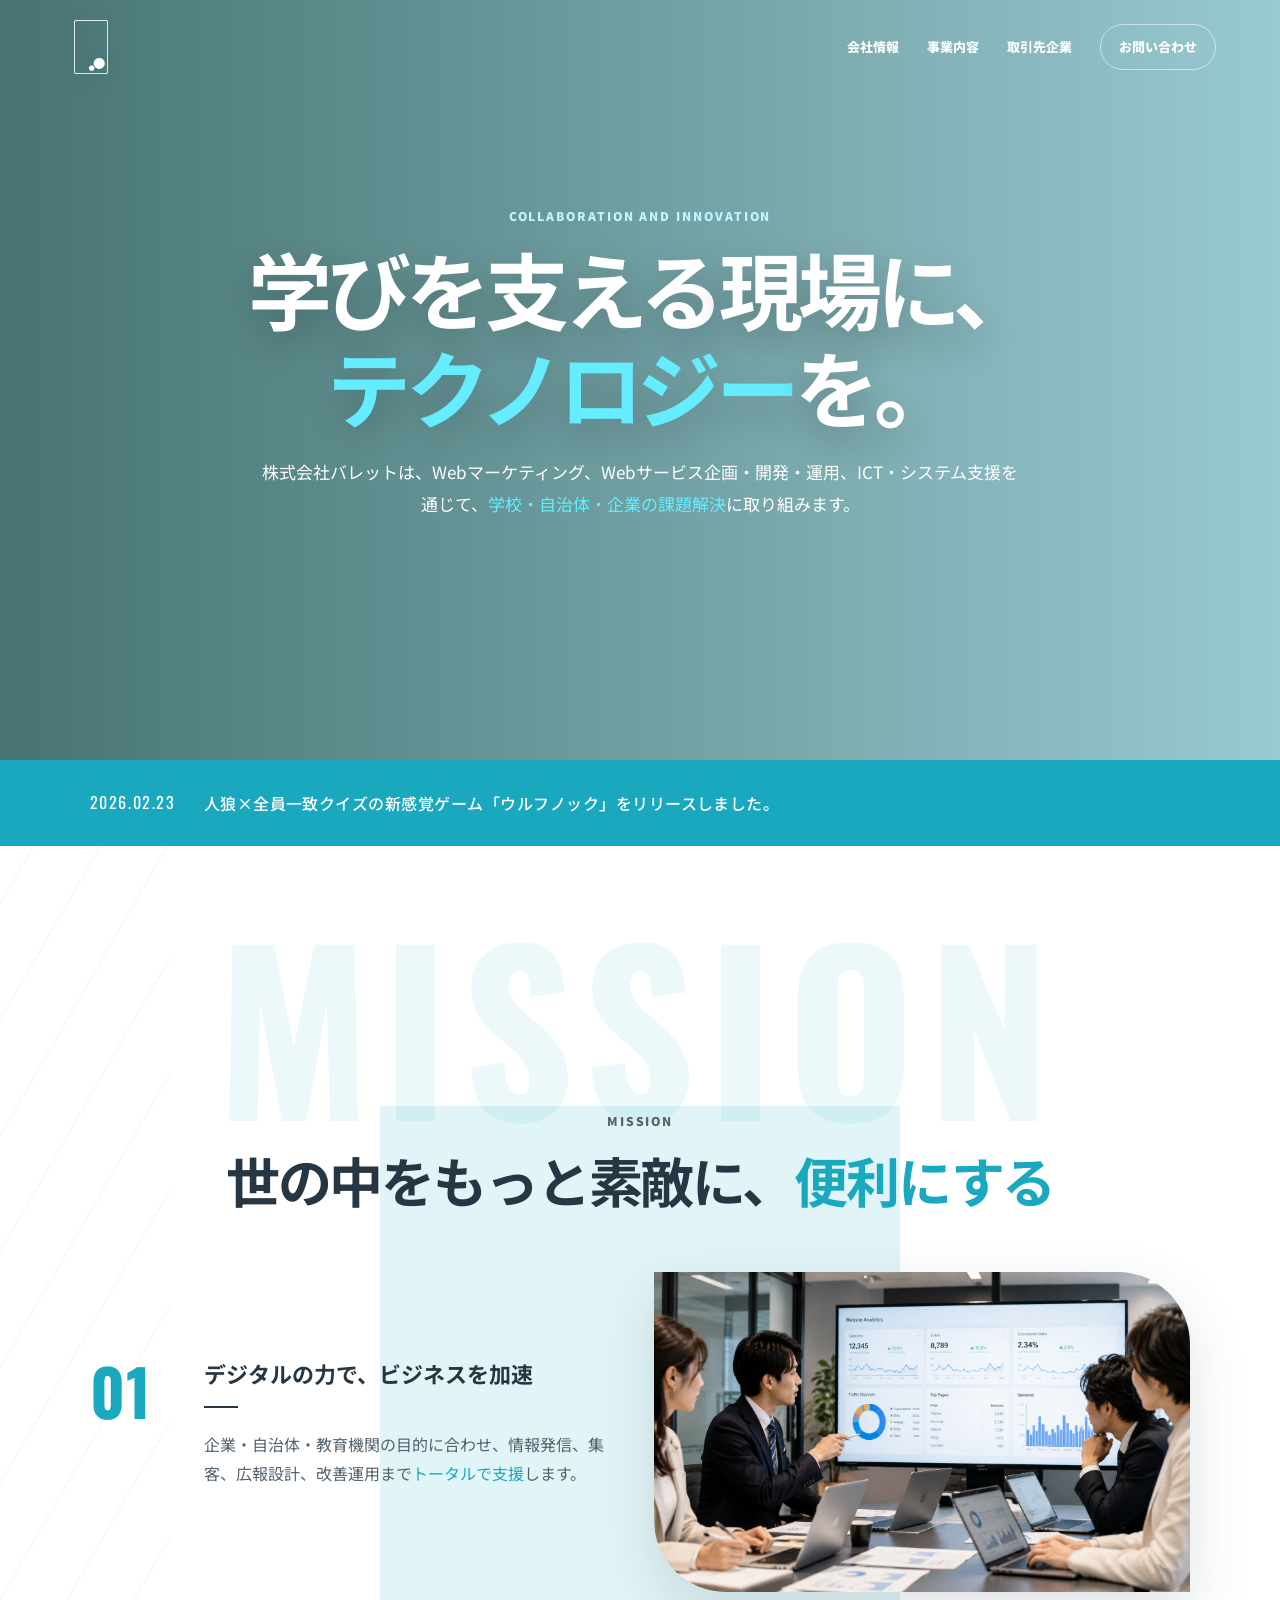
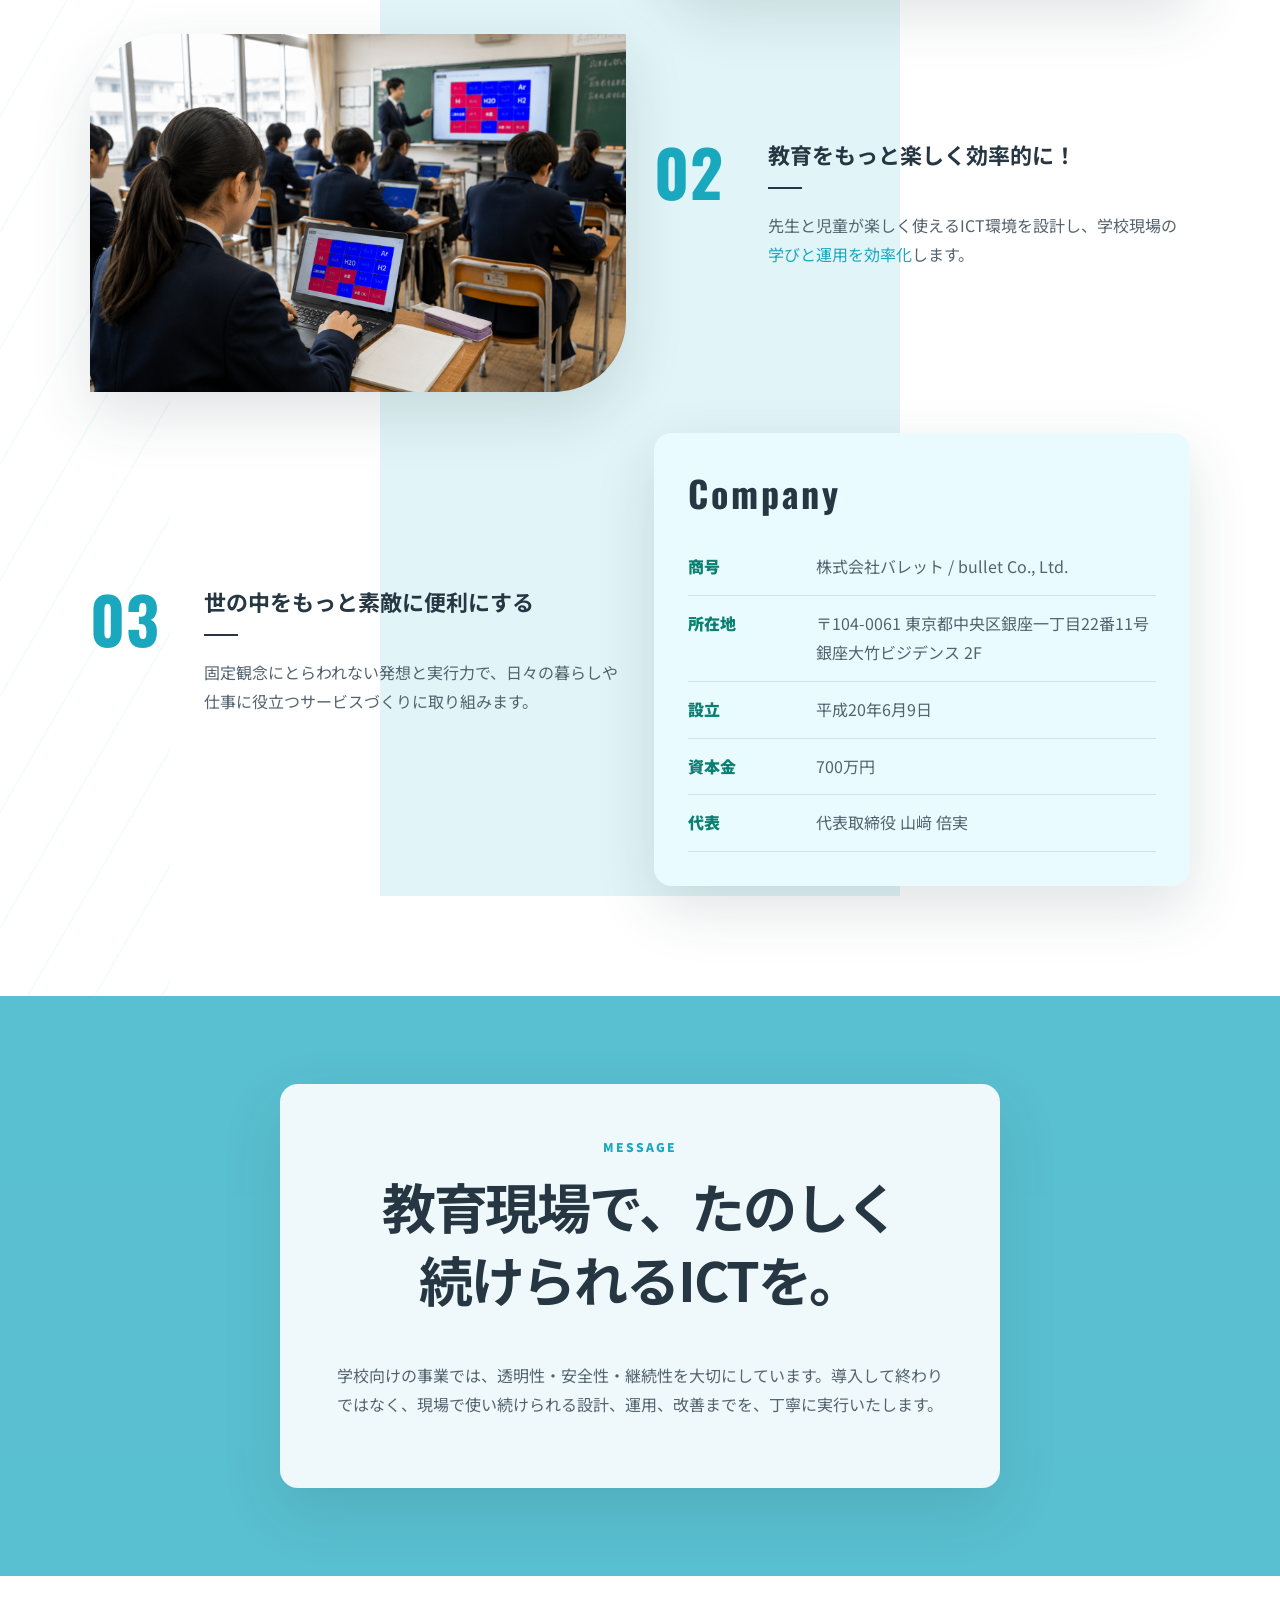
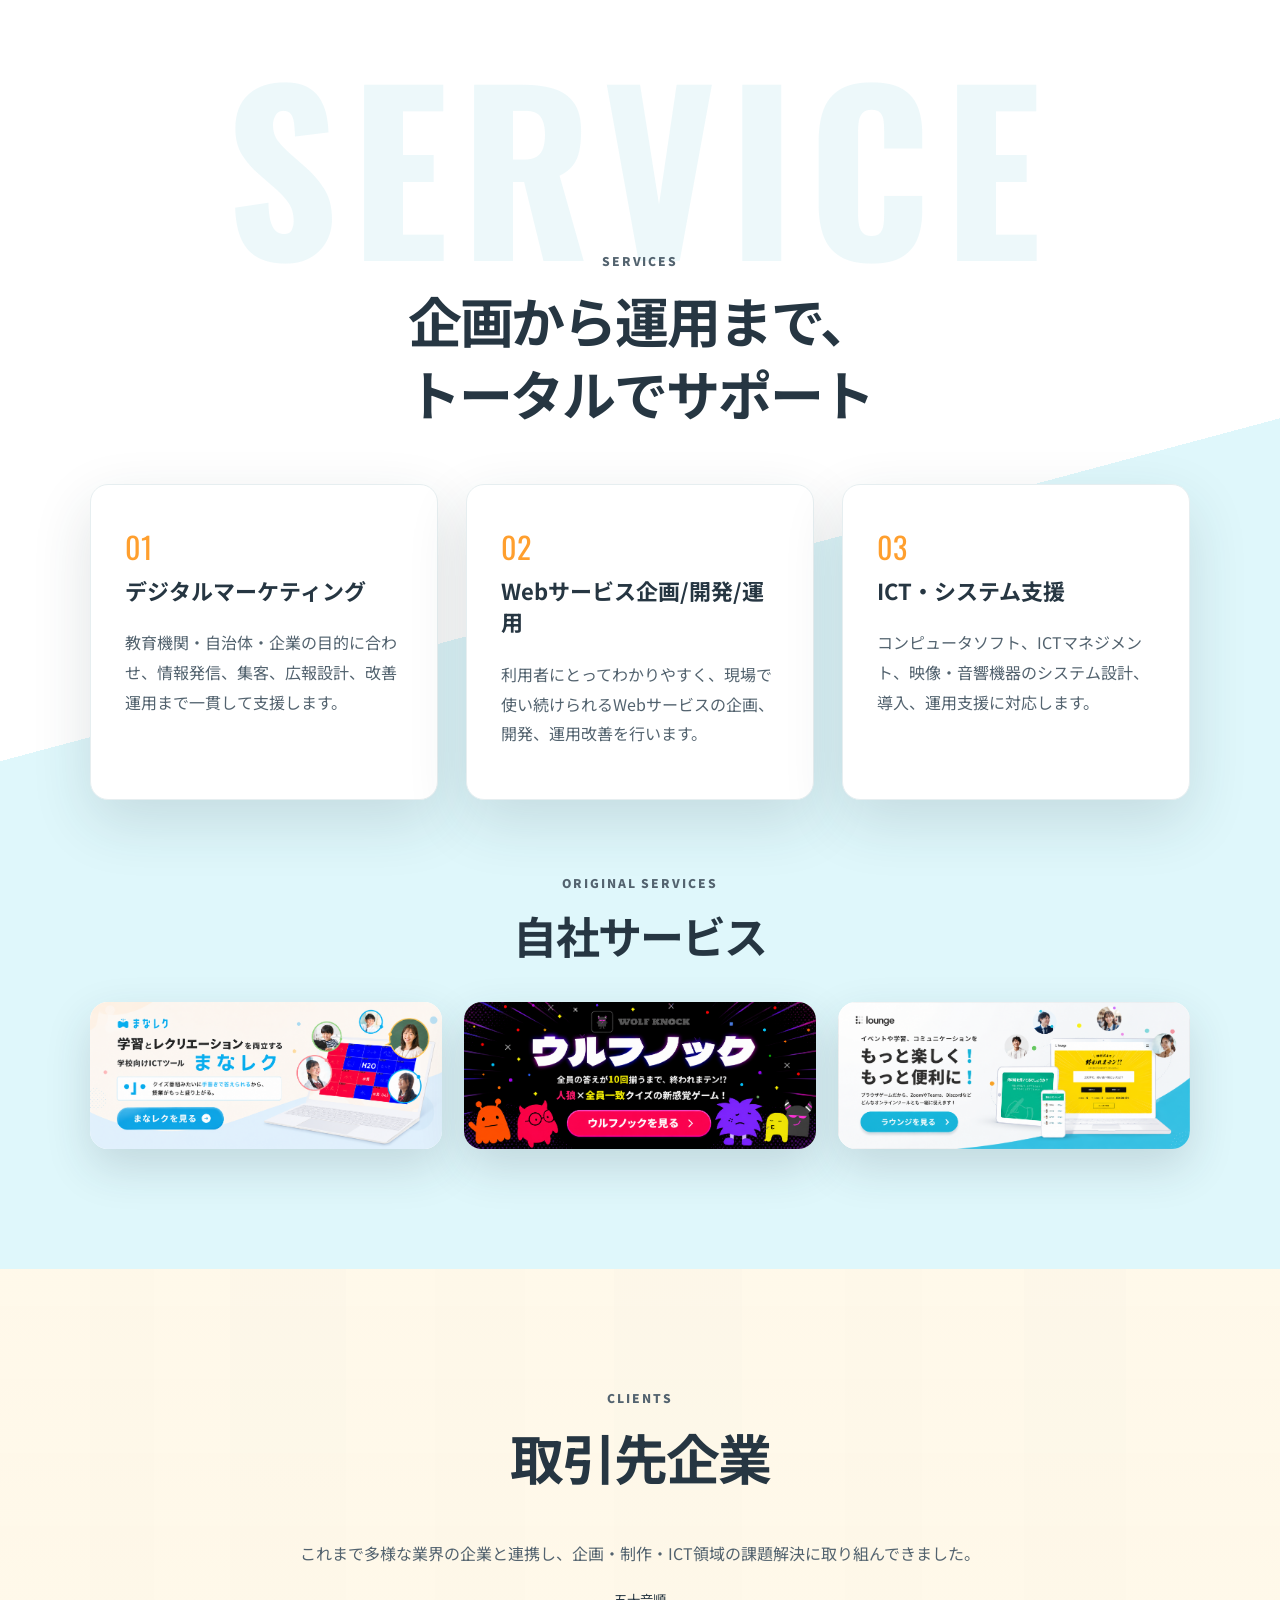
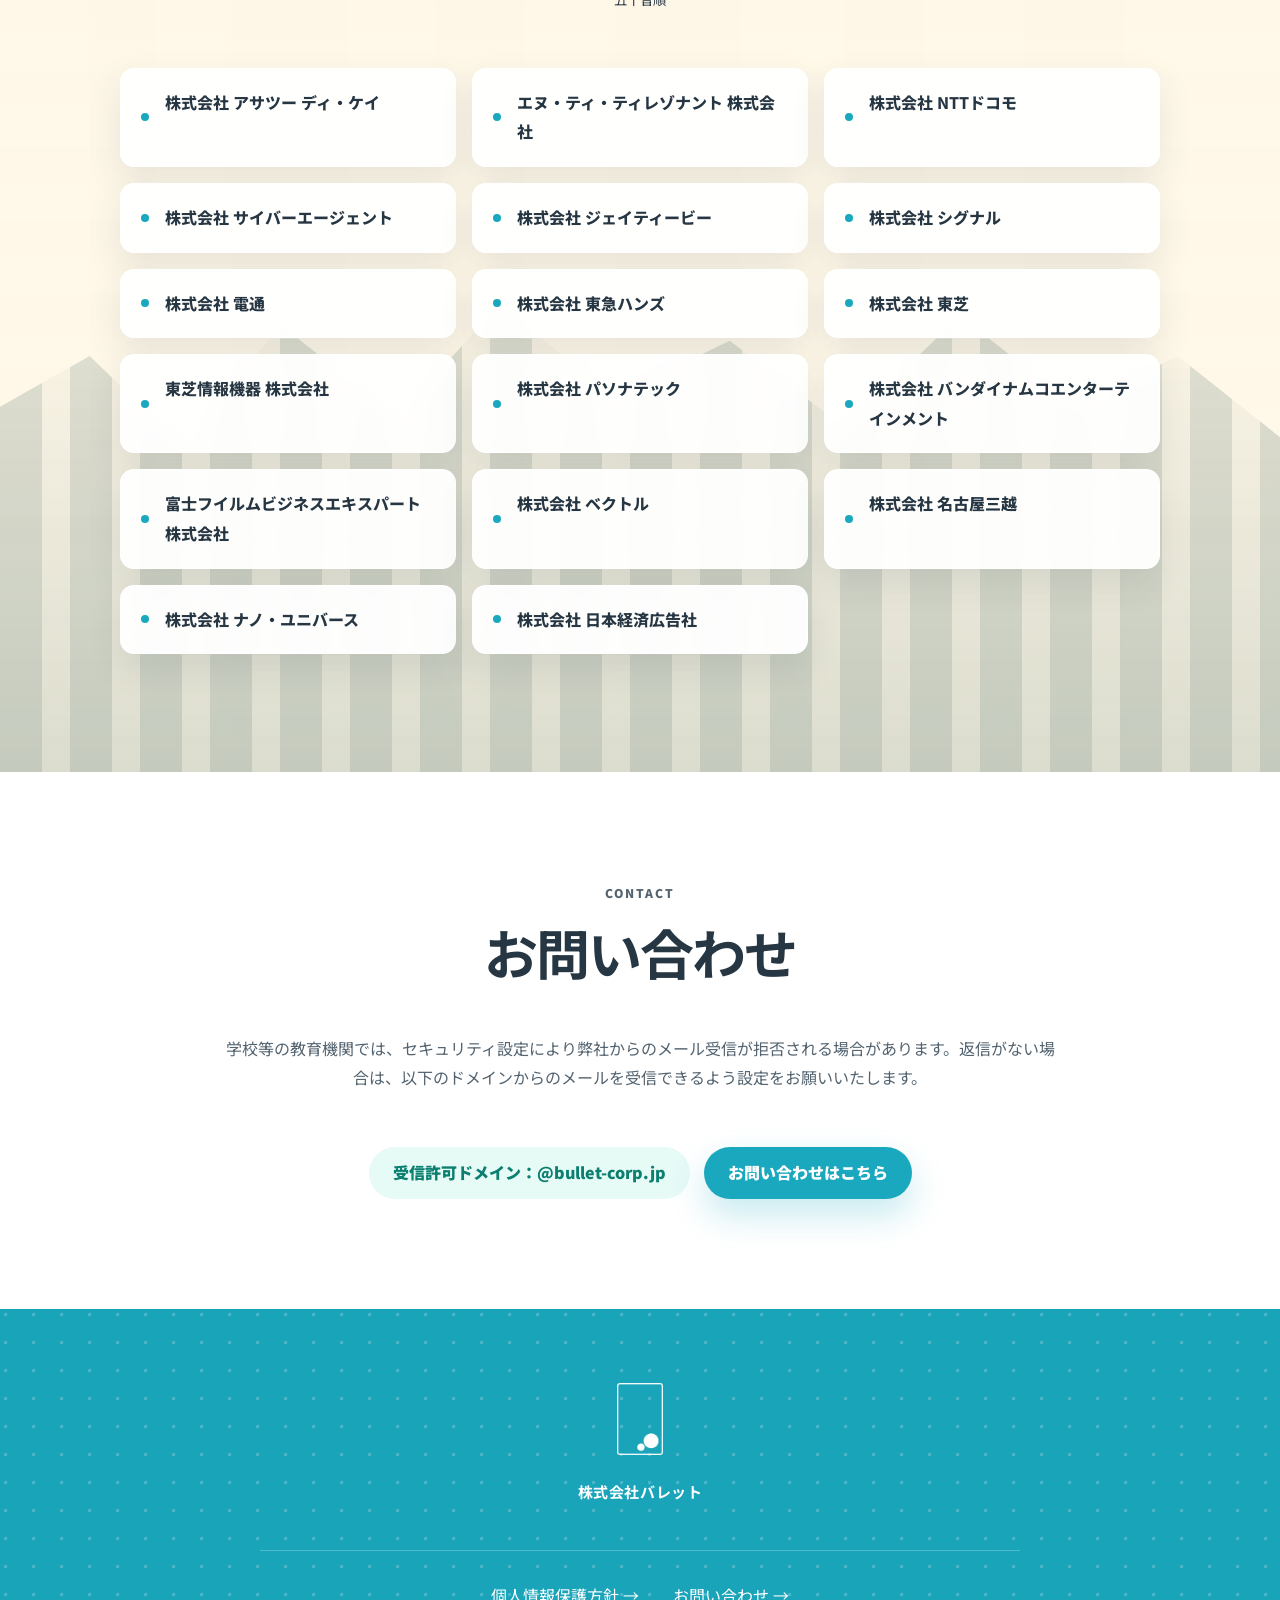
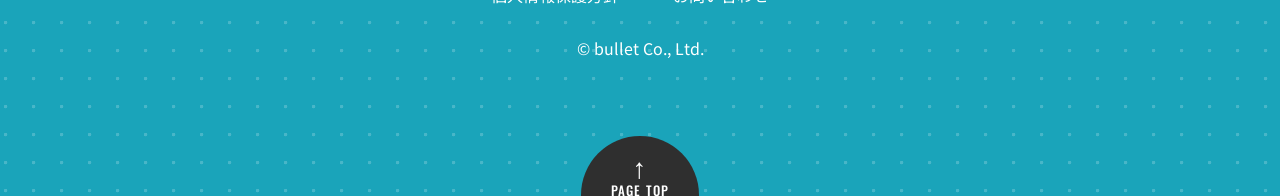
==== commit 082f1498: "Update Manareku service banner" ====
--- a/index.html
+++ b/index.html
@@ -128,10 +128,9 @@
           <h2>自社サービス</h2>
         </div>
         <div class="service-banners" aria-label="サービス紹介バナー">
-          <div class="service-banner service-banner--coming-soon reveal" aria-label="まなレク Coming Soon">
+          <a class="service-banner reveal" href="https://manareku-prod.web.app/" target="_blank" rel="noopener" aria-label="まなレクを別タブで開く">
             <img src="assets/images/manareku_pc.png" alt="まなレク" />
-            <span class="service-banner__status">Coming Soon</span>
-          </div>
+          </a>
           <a class="service-banner reveal" href="https://app2.wolfknock.net/lp" target="_blank" rel="noopener" aria-label="ウルフノックを別タブで開く">
             <img src="assets/images/wolfknock_pc.png" alt="ウルフノック" />
           </a>
--- a/styles.css
+++ b/styles.css
@@ -166,10 +166,6 @@
 .service-banner { position: relative; display: block; overflow: hidden; background: var(--white); border-radius: 18px; box-shadow: 0 18px 46px rgba(38,54,66,.16); transition: transform .25s ease, box-shadow .25s ease; }
 a.service-banner:hover { transform: translateY(-4px); box-shadow: 0 24px 58px rgba(38,54,66,.2); }
 .service-banner img { display: block; width: 100%; height: auto; }
-.service-banner--coming-soon { cursor: default; }
-.service-banner--coming-soon img { filter: grayscale(.18); opacity: .74; }
-.service-banner--coming-soon::after { content: ""; position: absolute; inset: 0; background: rgba(38,54,66,.32); }
-.service-banner__status { position: absolute; inset: 50% auto auto 50%; z-index: 1; padding: 8px 20px; color: var(--white); background: rgba(38,54,66,.86); border: 1px solid rgba(255,255,255,.74); border-radius: 999px; font-family: Oswald, sans-serif; font-size: 18px; font-weight: 700; letter-spacing: .12em; line-height: 1; text-transform: uppercase; transform: translate(-50%, -50%); }
 
 .clients {
   position: relative;
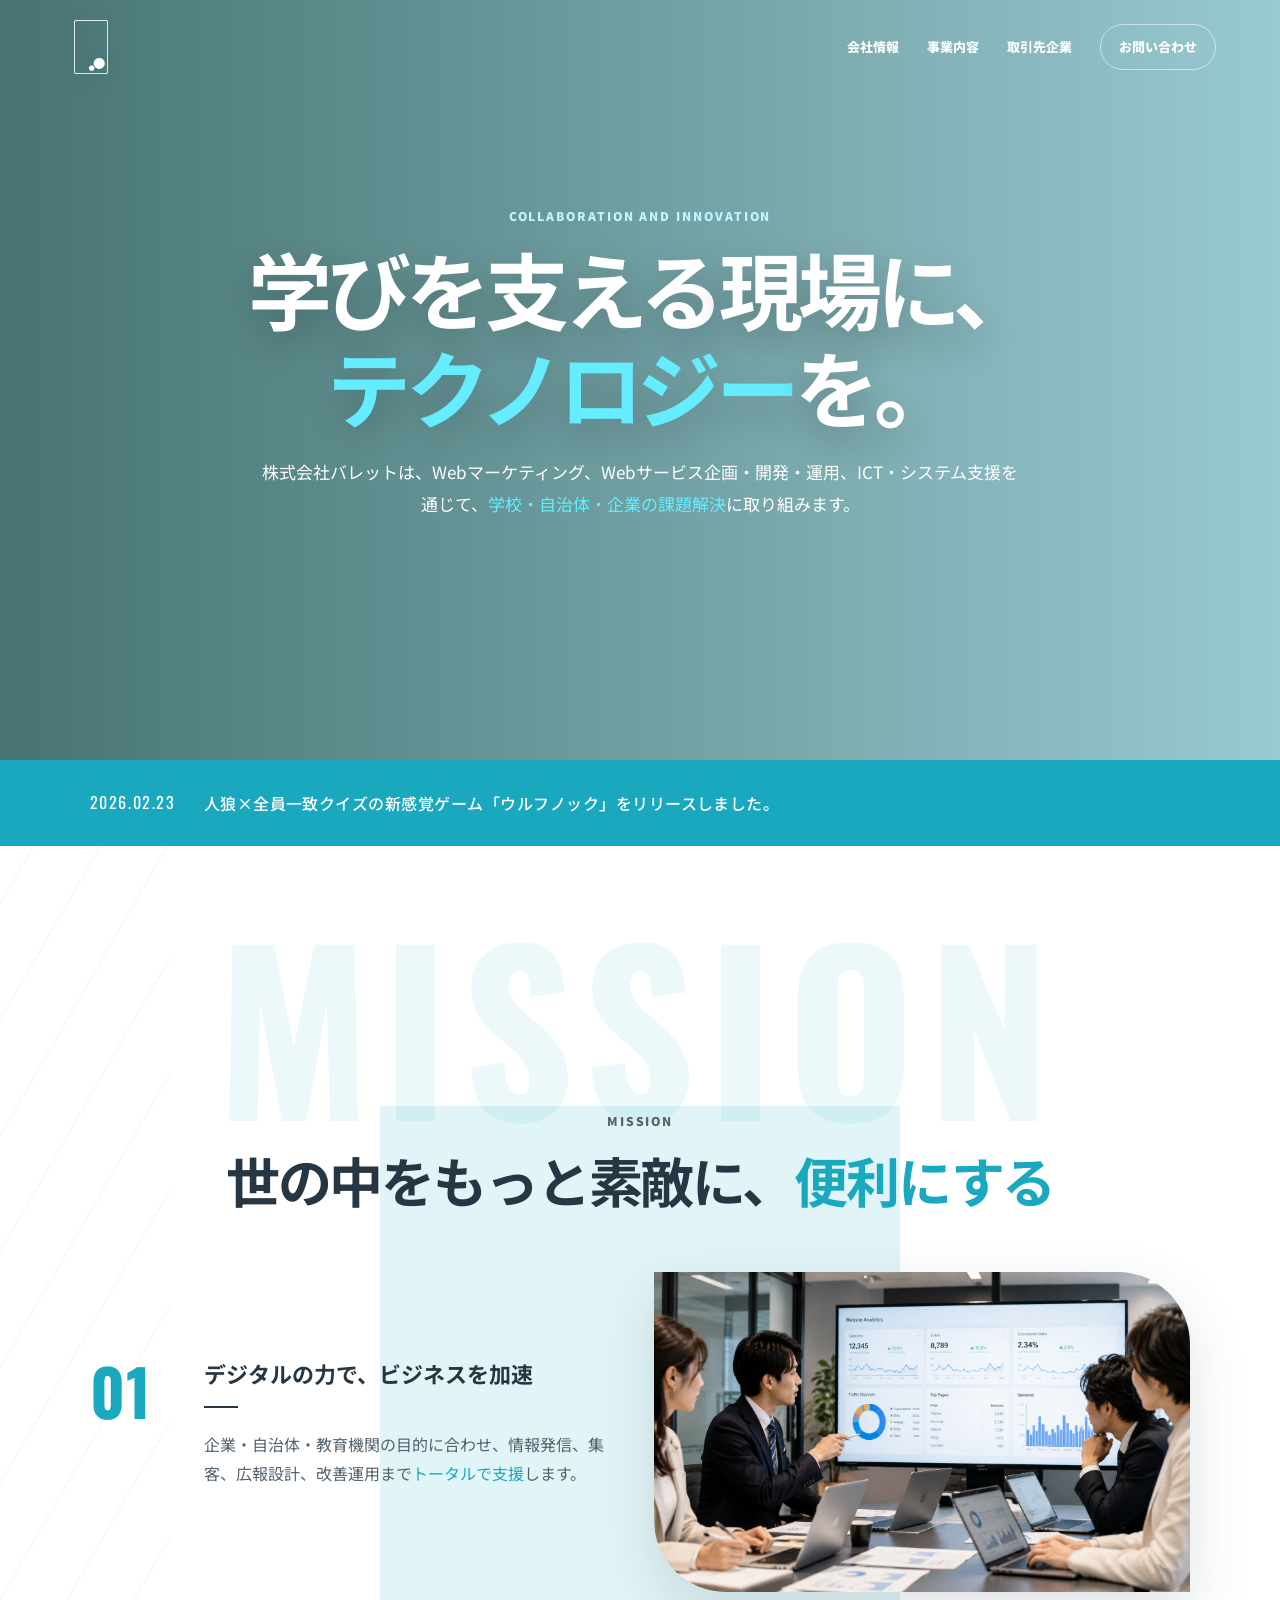
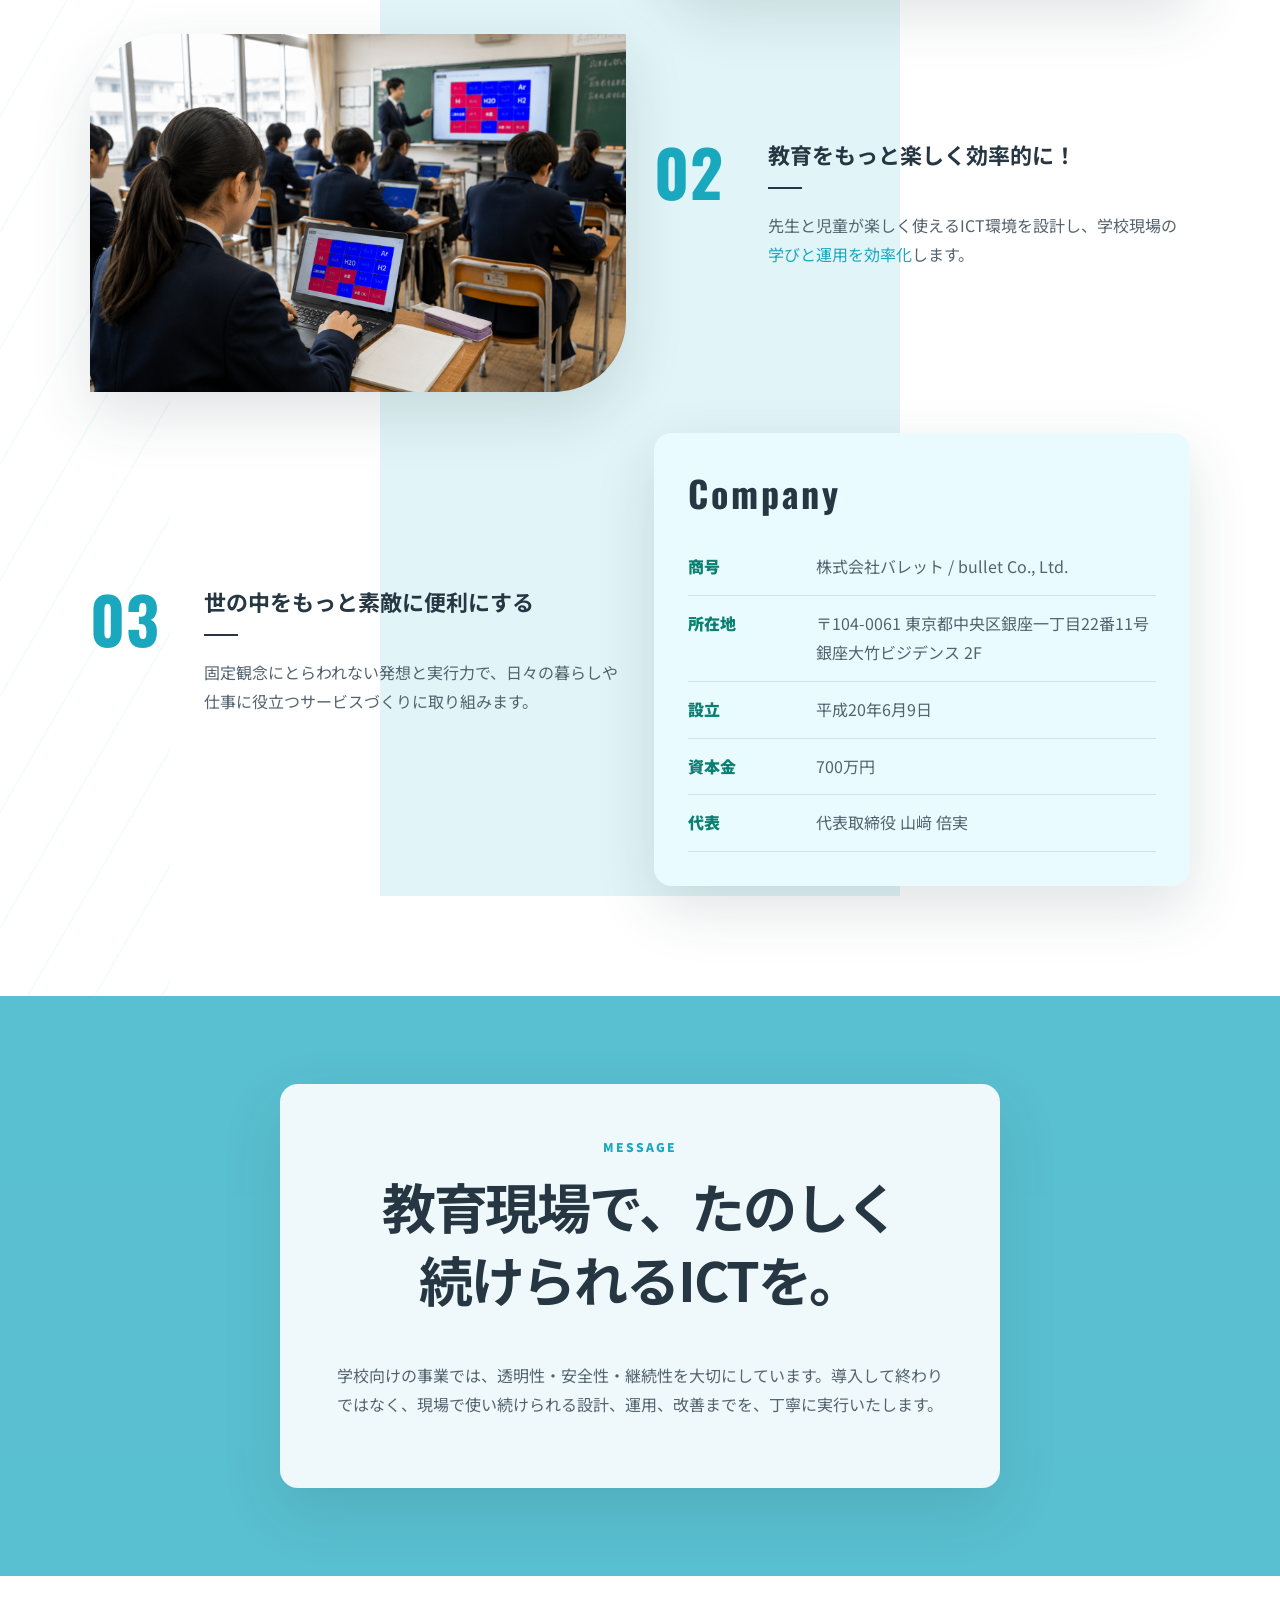
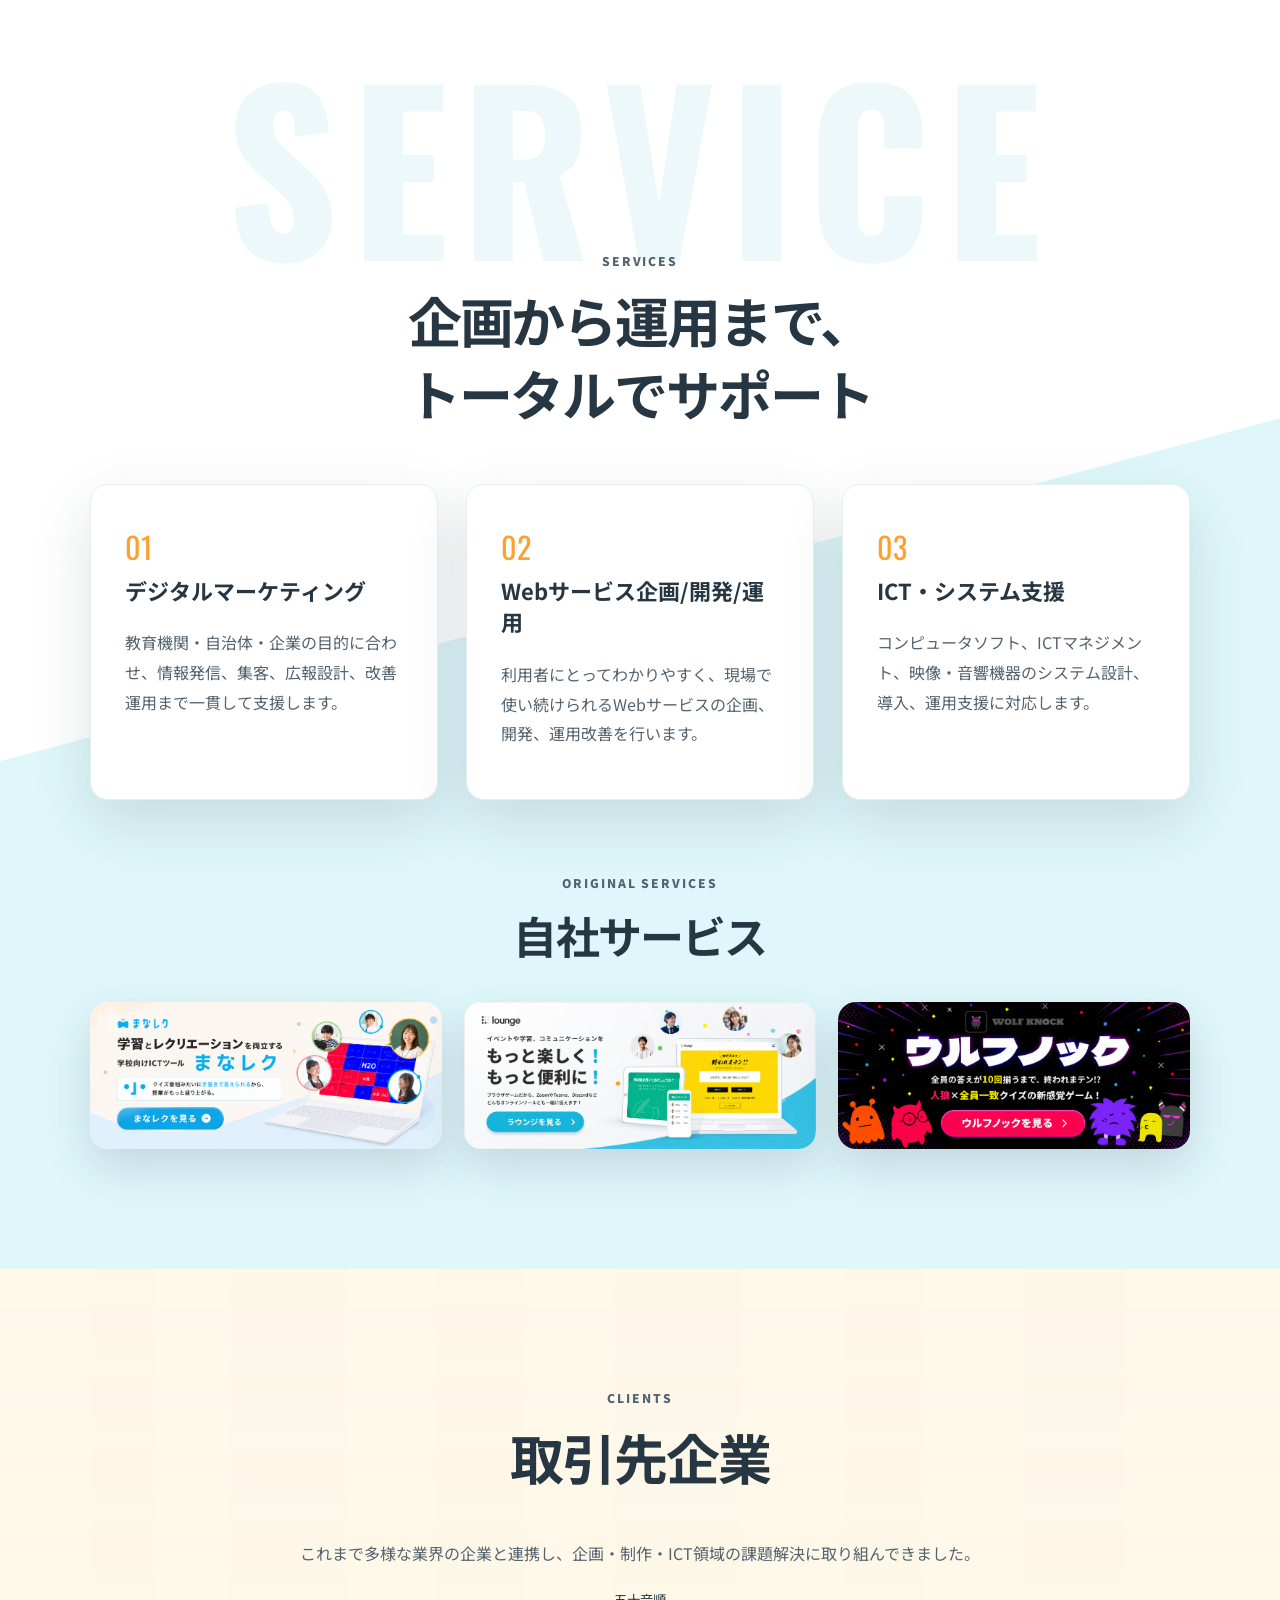
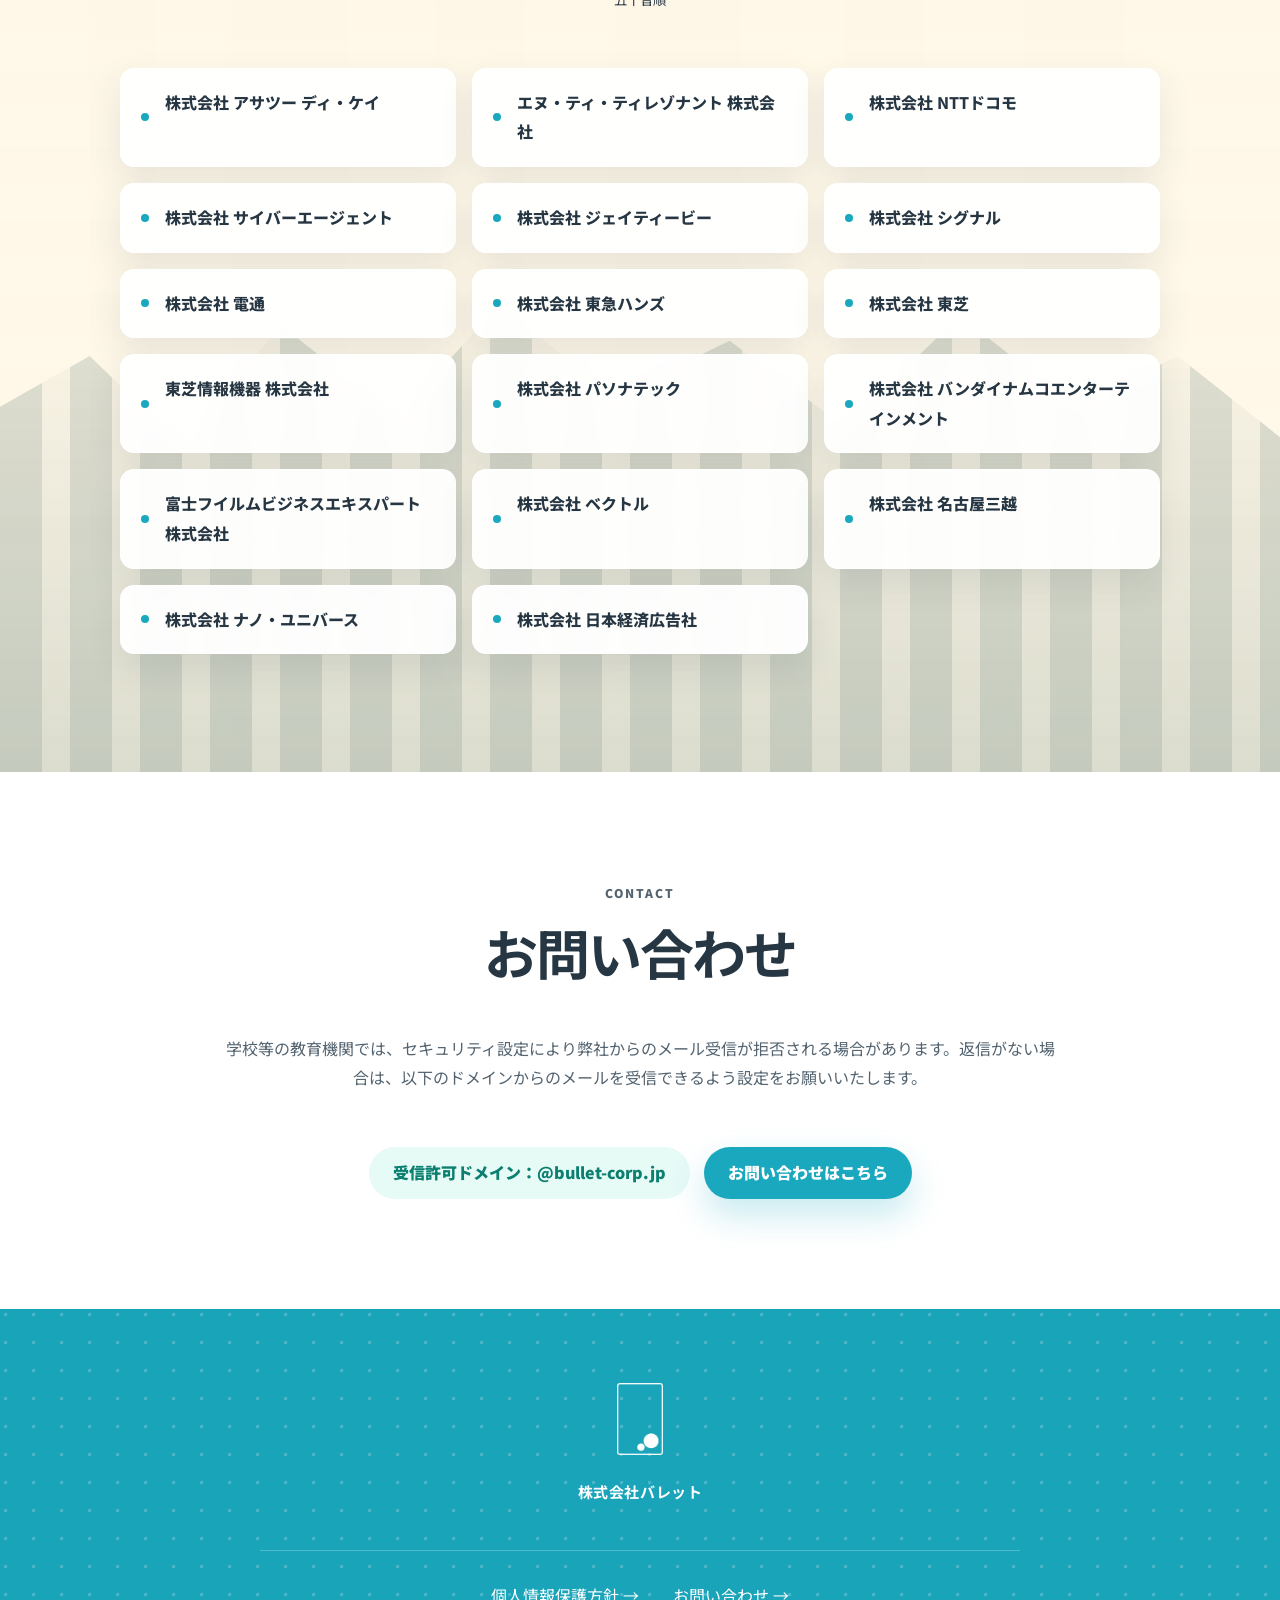
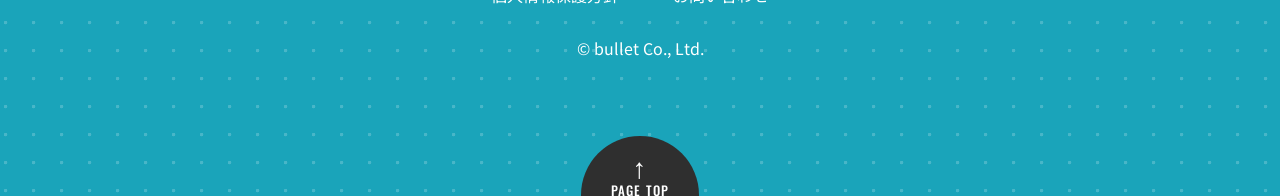
==== commit f24d6e1b: "Reorder service banners" ====
--- a/index.html
+++ b/index.html
@@ -131,11 +131,11 @@
           <a class="service-banner reveal" href="https://manareku-prod.web.app/" target="_blank" rel="noopener" aria-label="まなレクを別タブで開く">
             <img src="assets/images/manareku_pc.png" alt="まなレク" />
           </a>
+          <a class="service-banner reveal" href="https://loungegame.site/top/" target="_blank" rel="noopener" aria-label="ラウンジを別タブで開く">
+            <img src="assets/images/lounge_pc.png" alt="ラウンジ" />
+          </a>
           <a class="service-banner reveal" href="https://app2.wolfknock.net/lp" target="_blank" rel="noopener" aria-label="ウルフノックを別タブで開く">
             <img src="assets/images/wolfknock_pc.png" alt="ウルフノック" />
-          </a>
-          <a class="service-banner reveal" href="https://loungegame.site/top/" target="_blank" rel="noopener" aria-label="ラウンジを別タブで開く">
-            <img src="assets/images/lounge_pc.png" alt="ラウンジ" />
           </a>
         </div>
       </section>
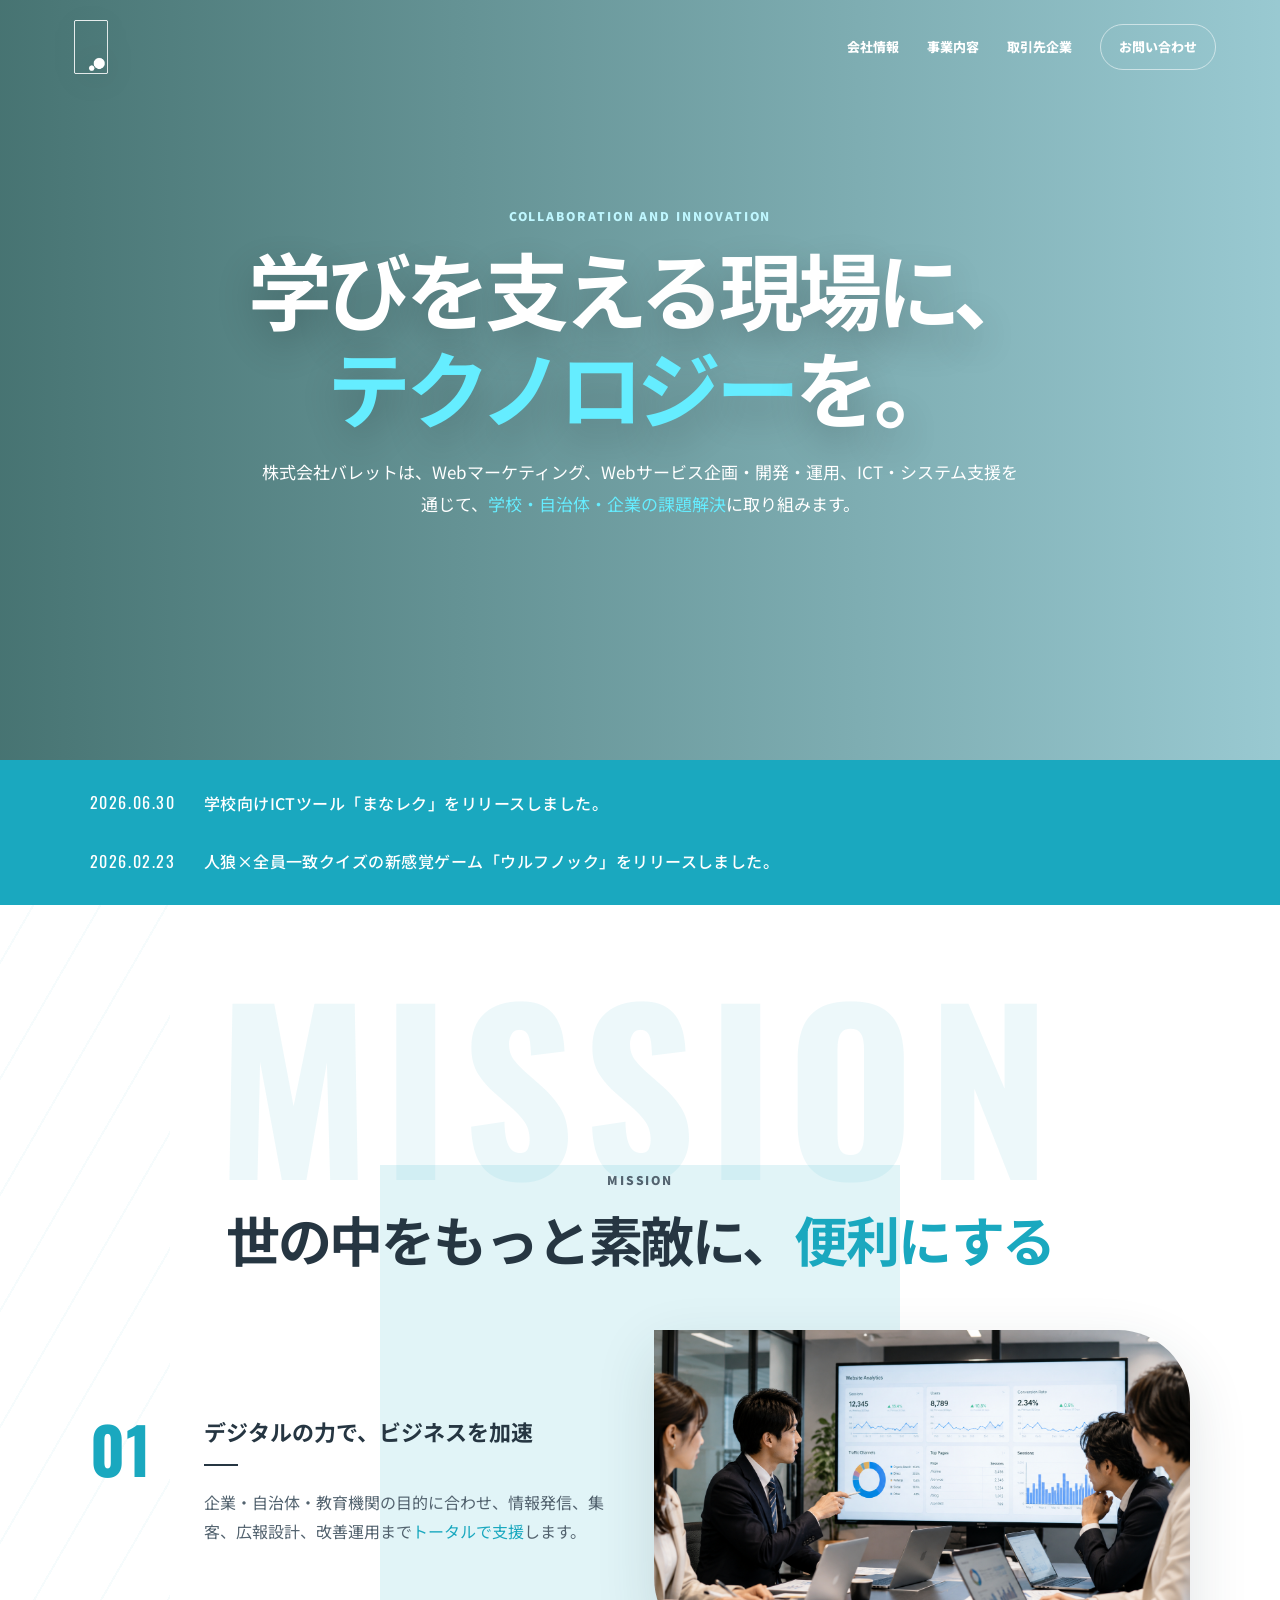
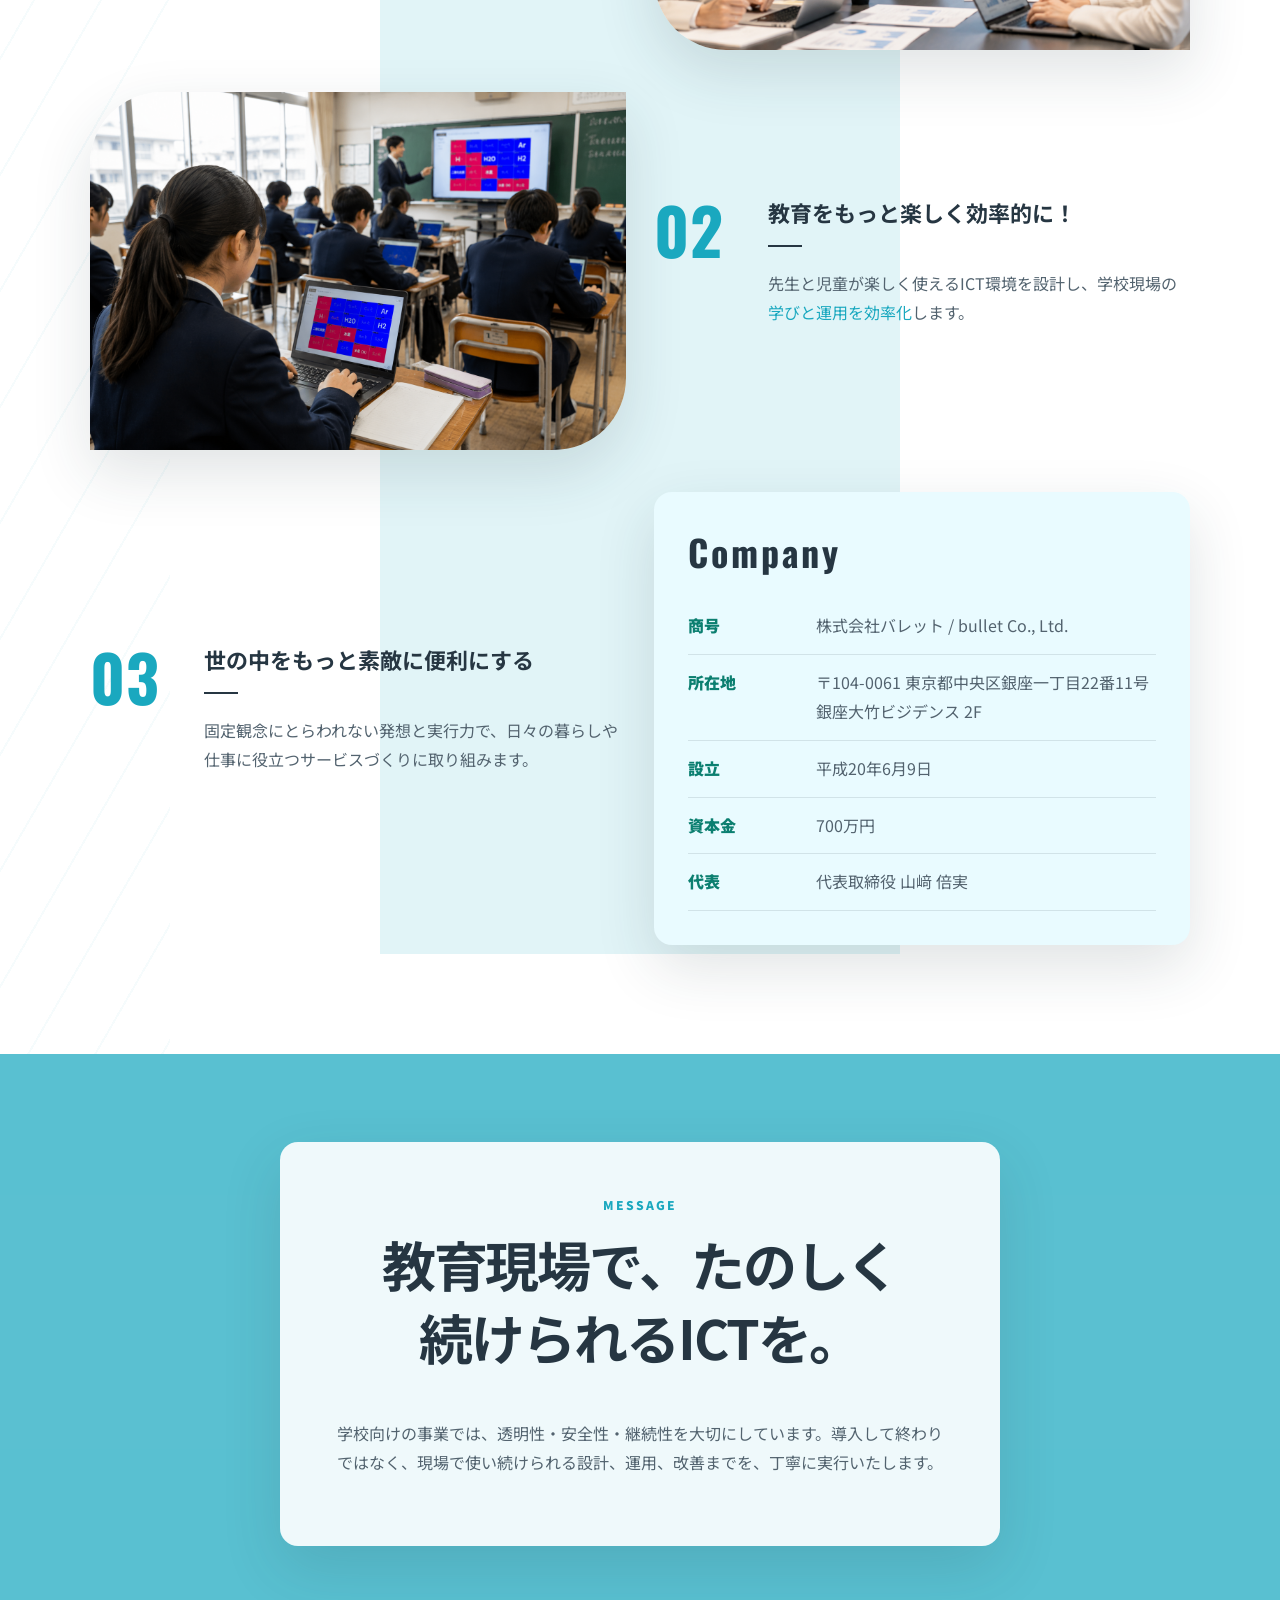
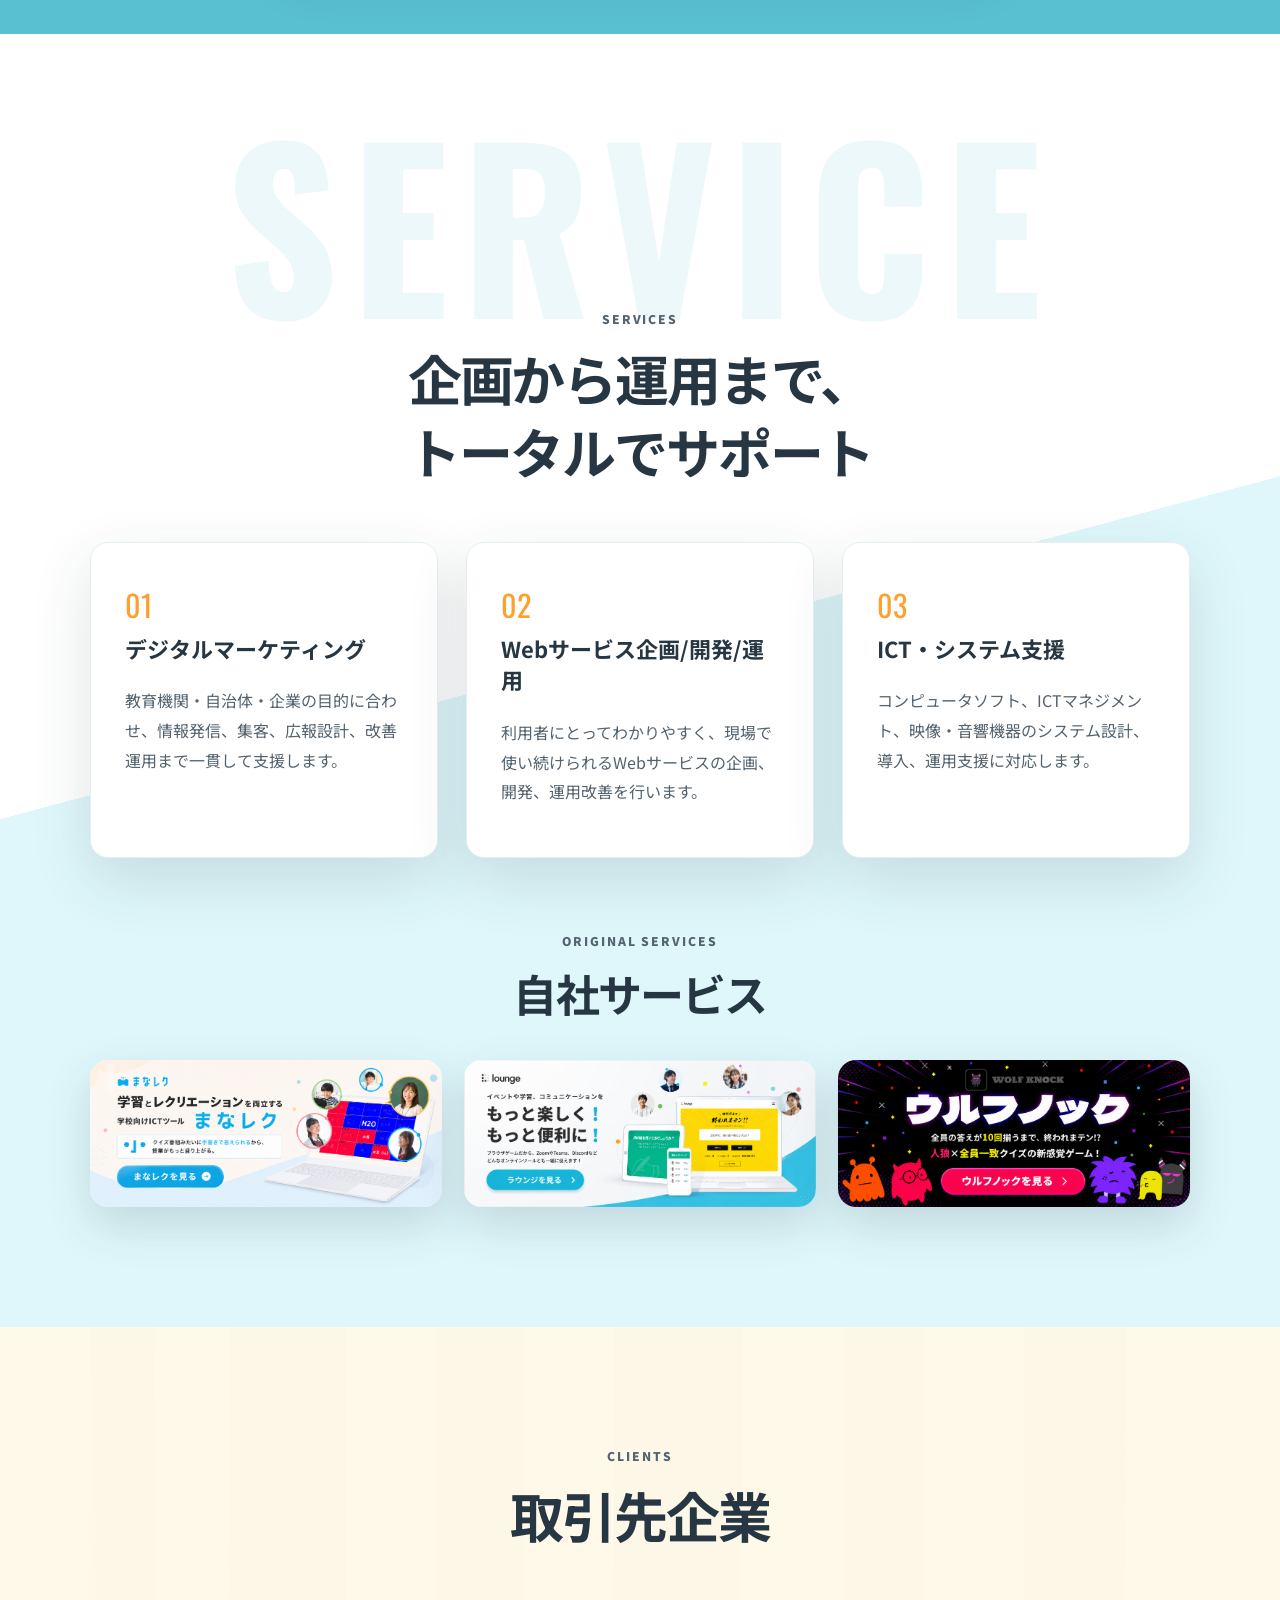
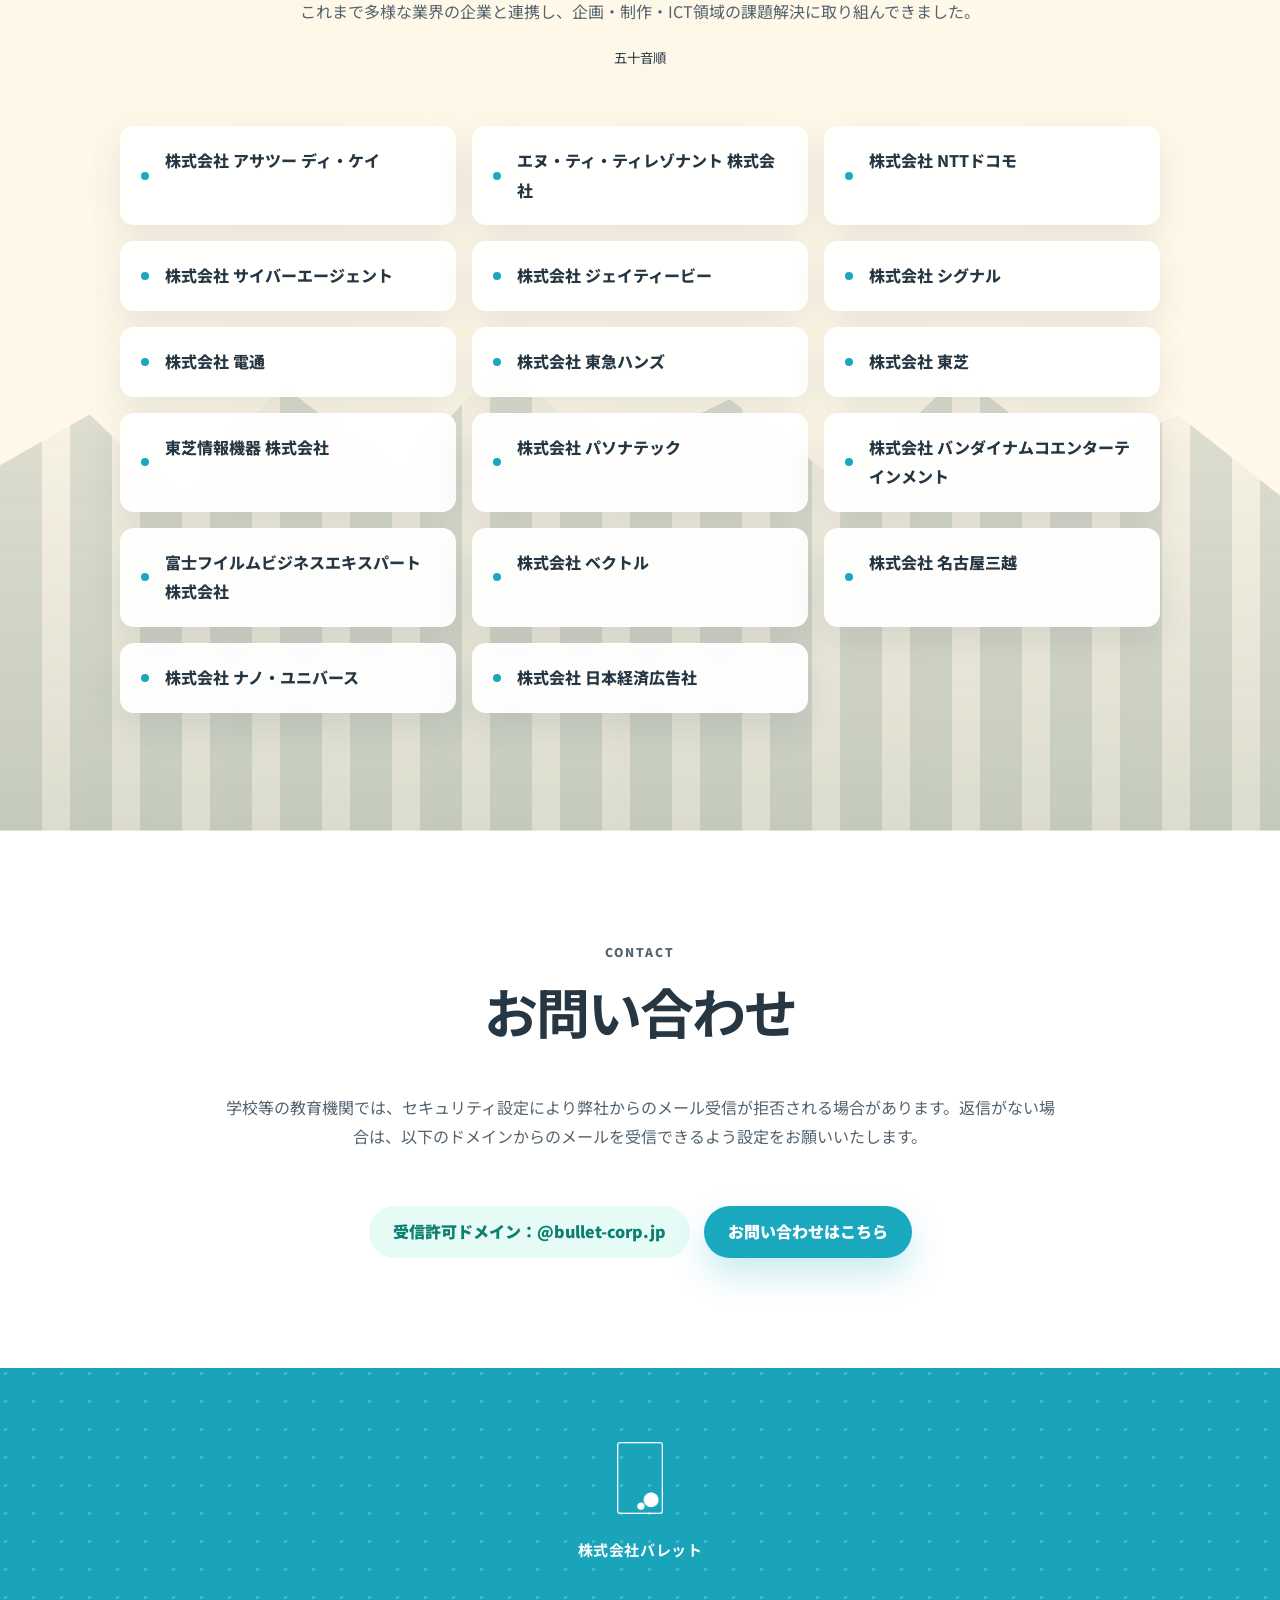
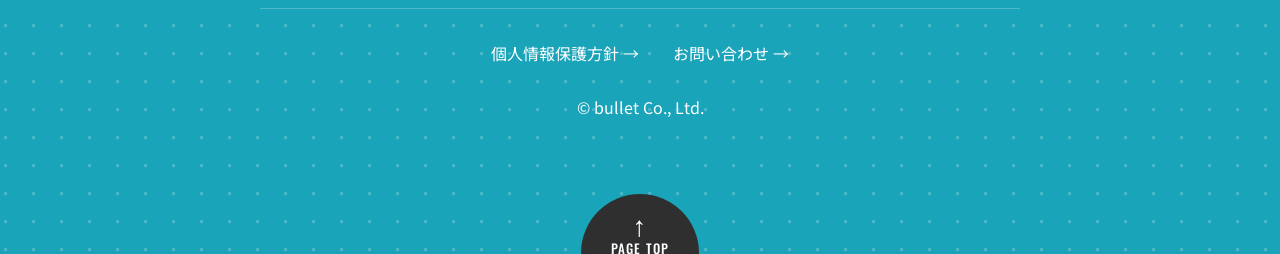
==== commit bc425a05: "Add manareku news release" ====
--- a/index.html
+++ b/index.html
@@ -51,6 +51,8 @@
       </section>
 
       <section class="news-bar" aria-label="お知らせ">
+        <span>2026.06.30</span>
+        <a href="https://manareku-prod.web.app/" target="_blank" rel="noopener">学校向けICTツール「まなレク」をリリースしました。</a>
         <span>2026.02.23</span>
         <a href="https://app2.wolfknock.net/lp" target="_blank" rel="noopener">人狼×全員一致クイズの新感覚ゲーム「ウルフノック」をリリースしました。</a>
       </section>
